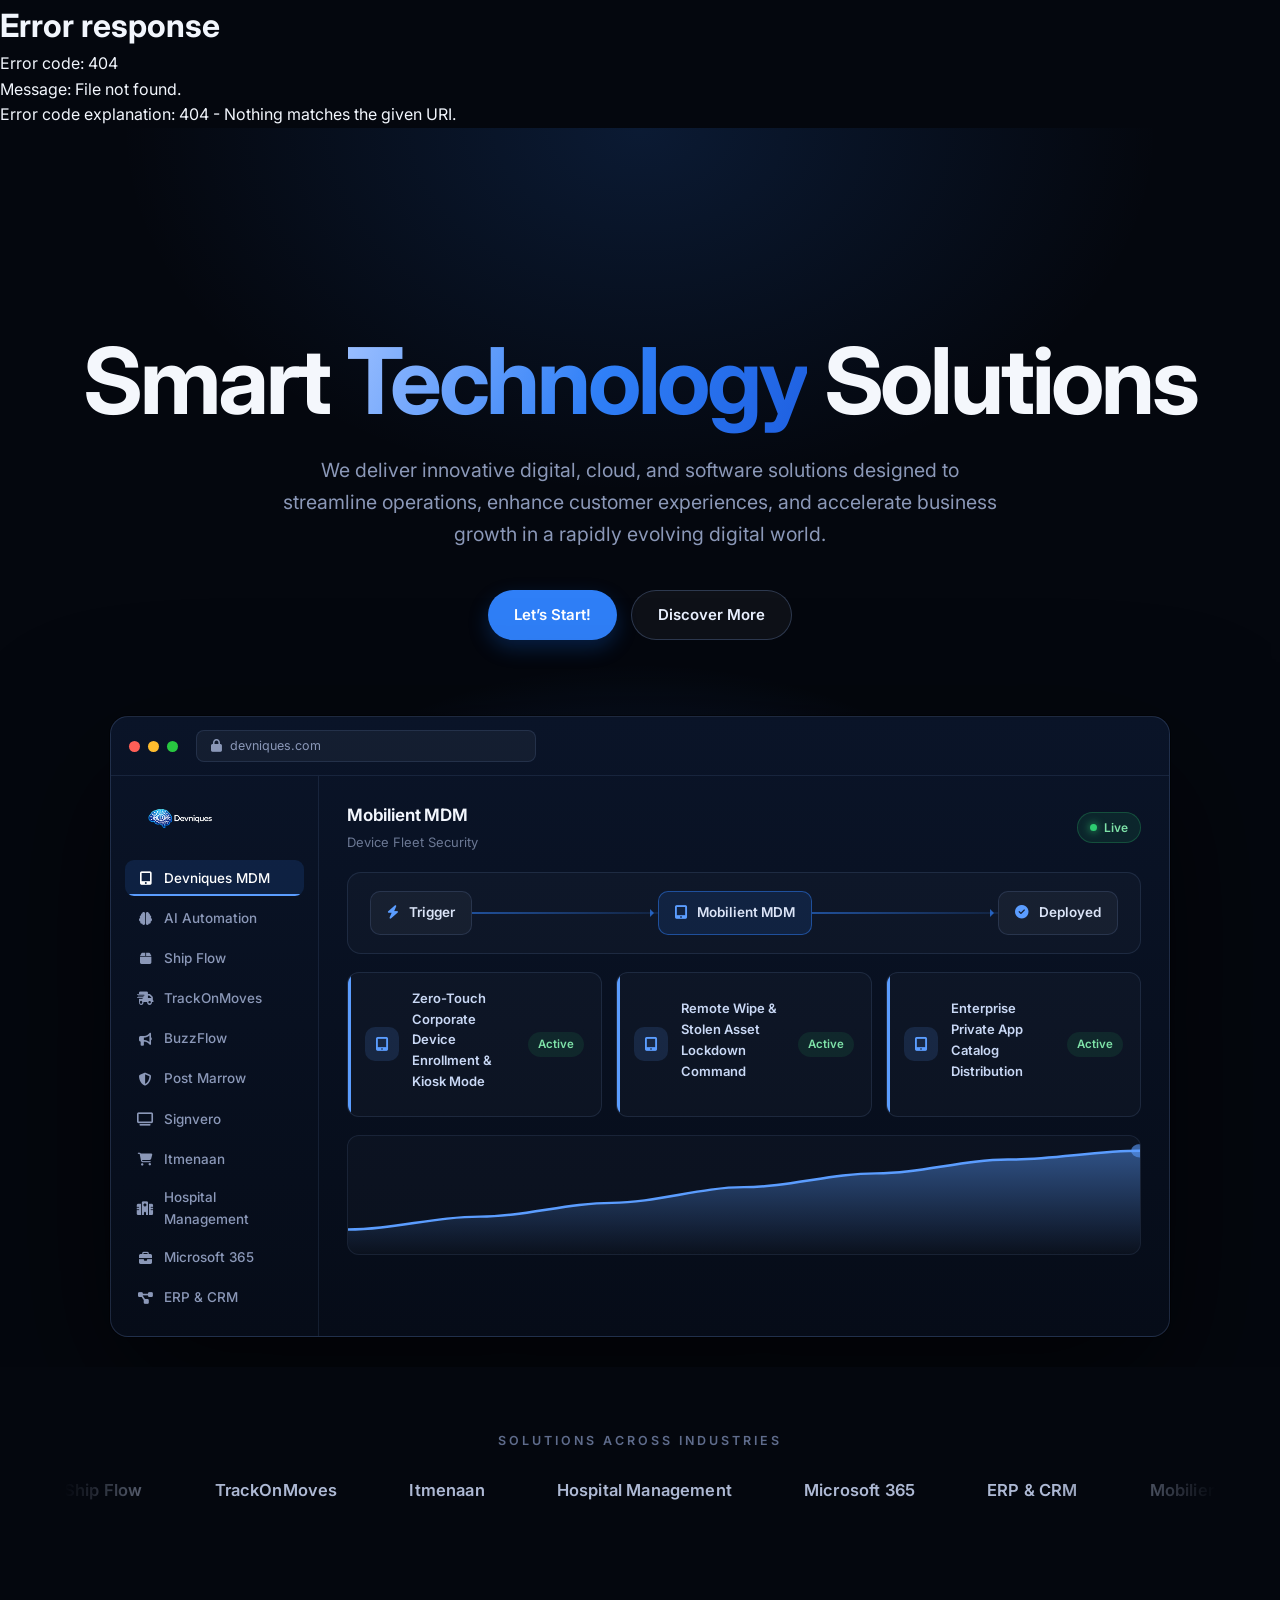
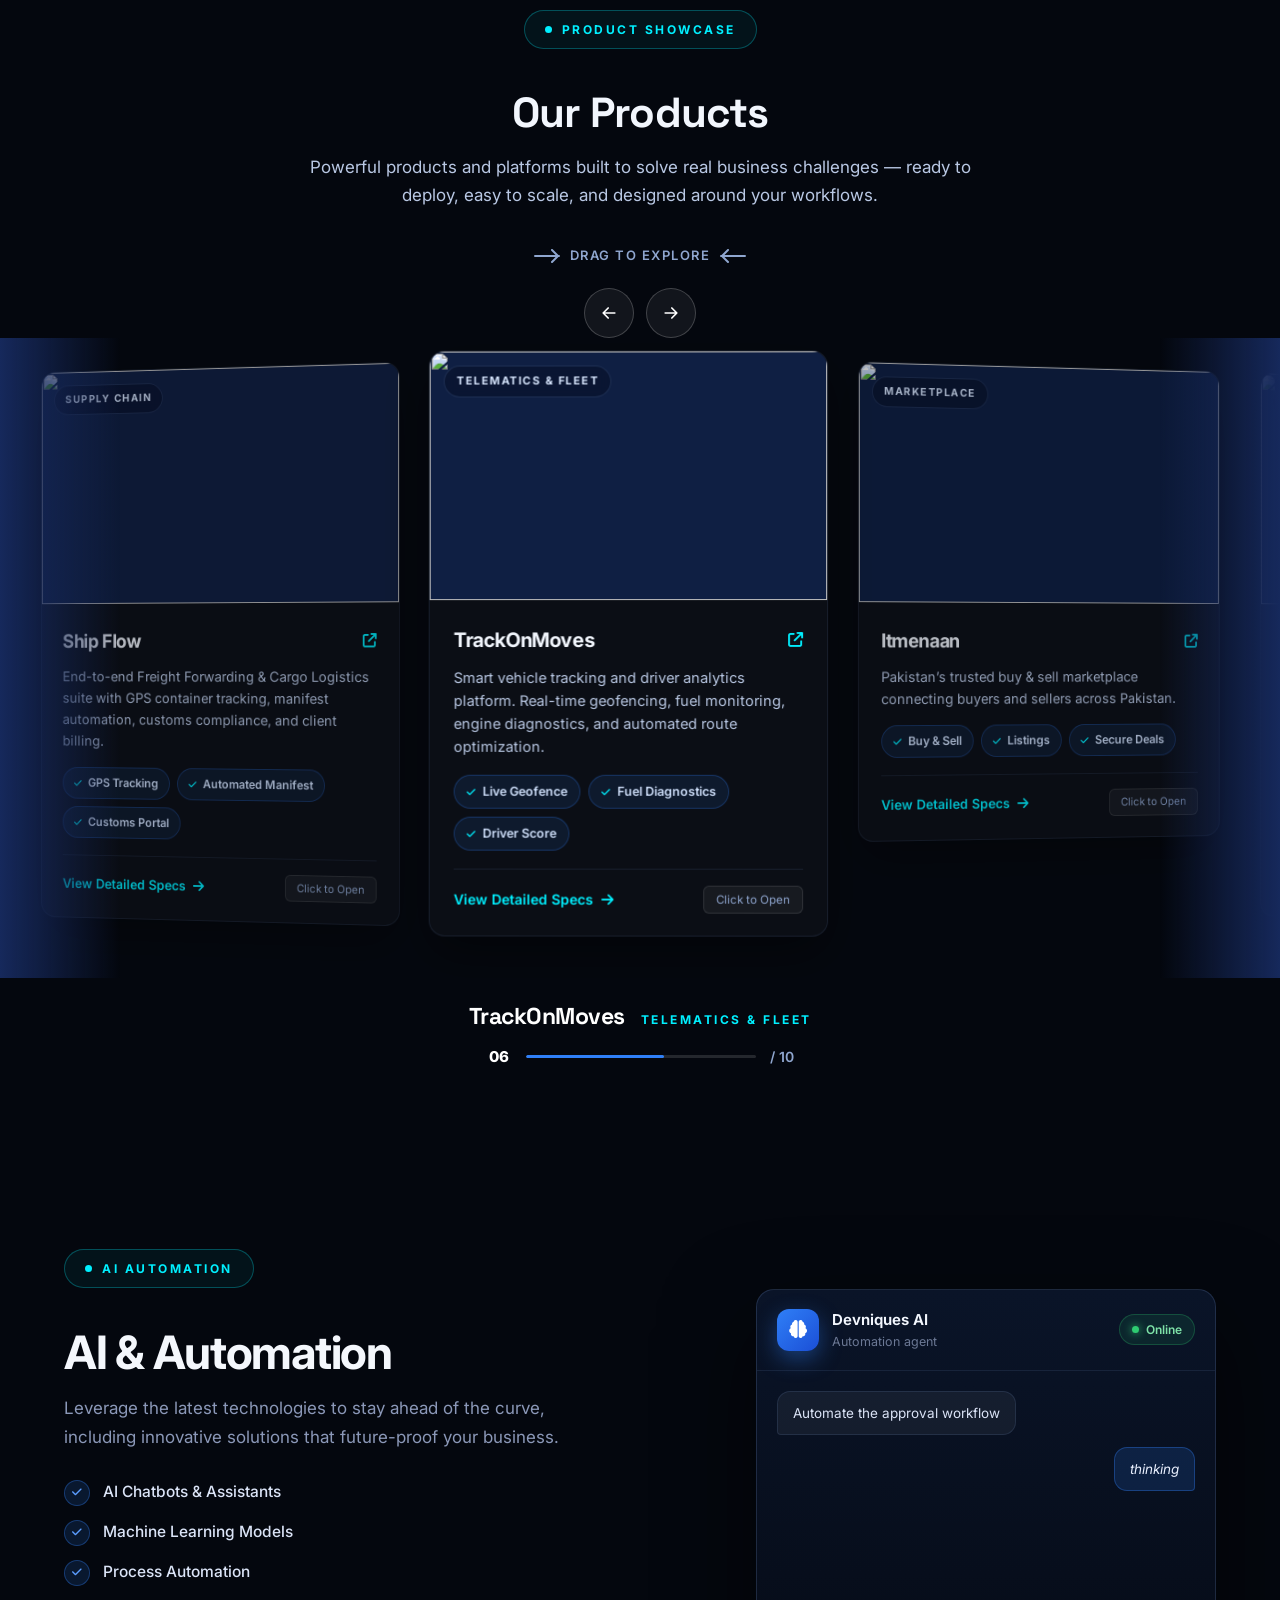
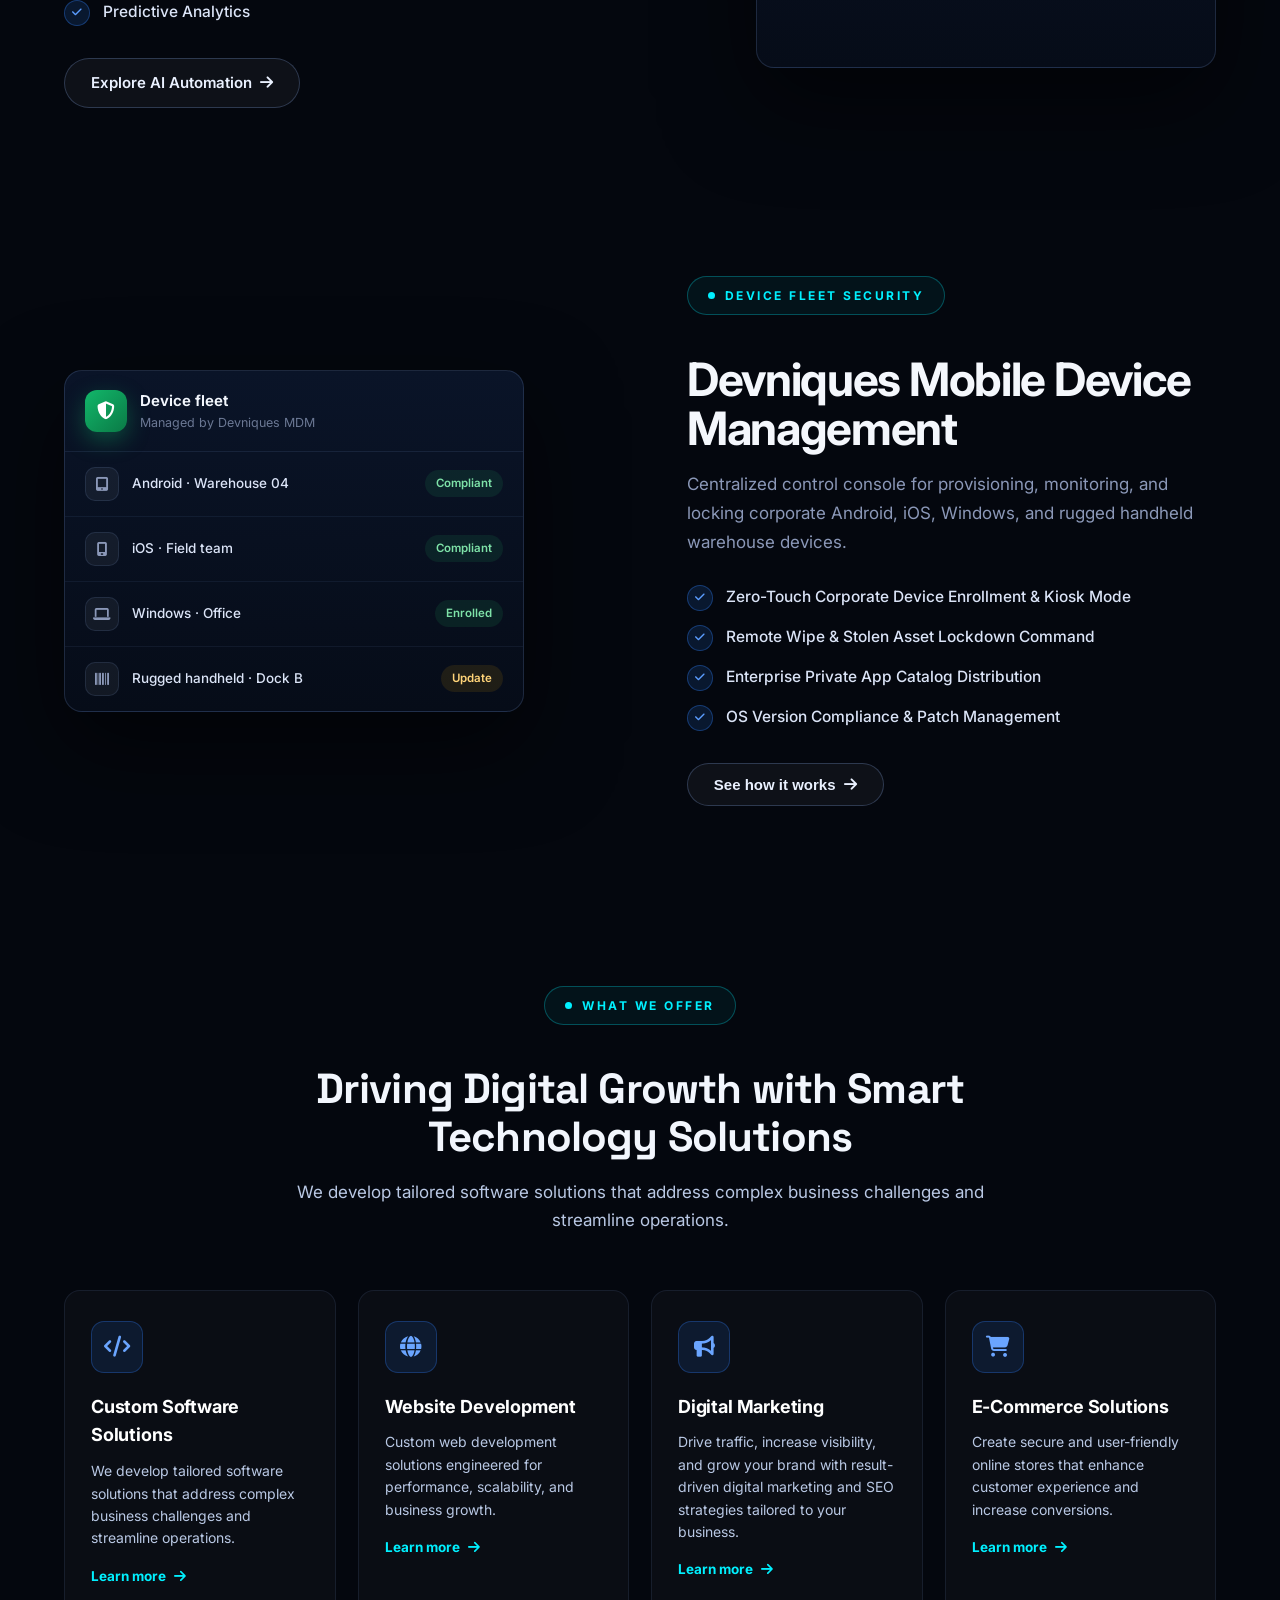
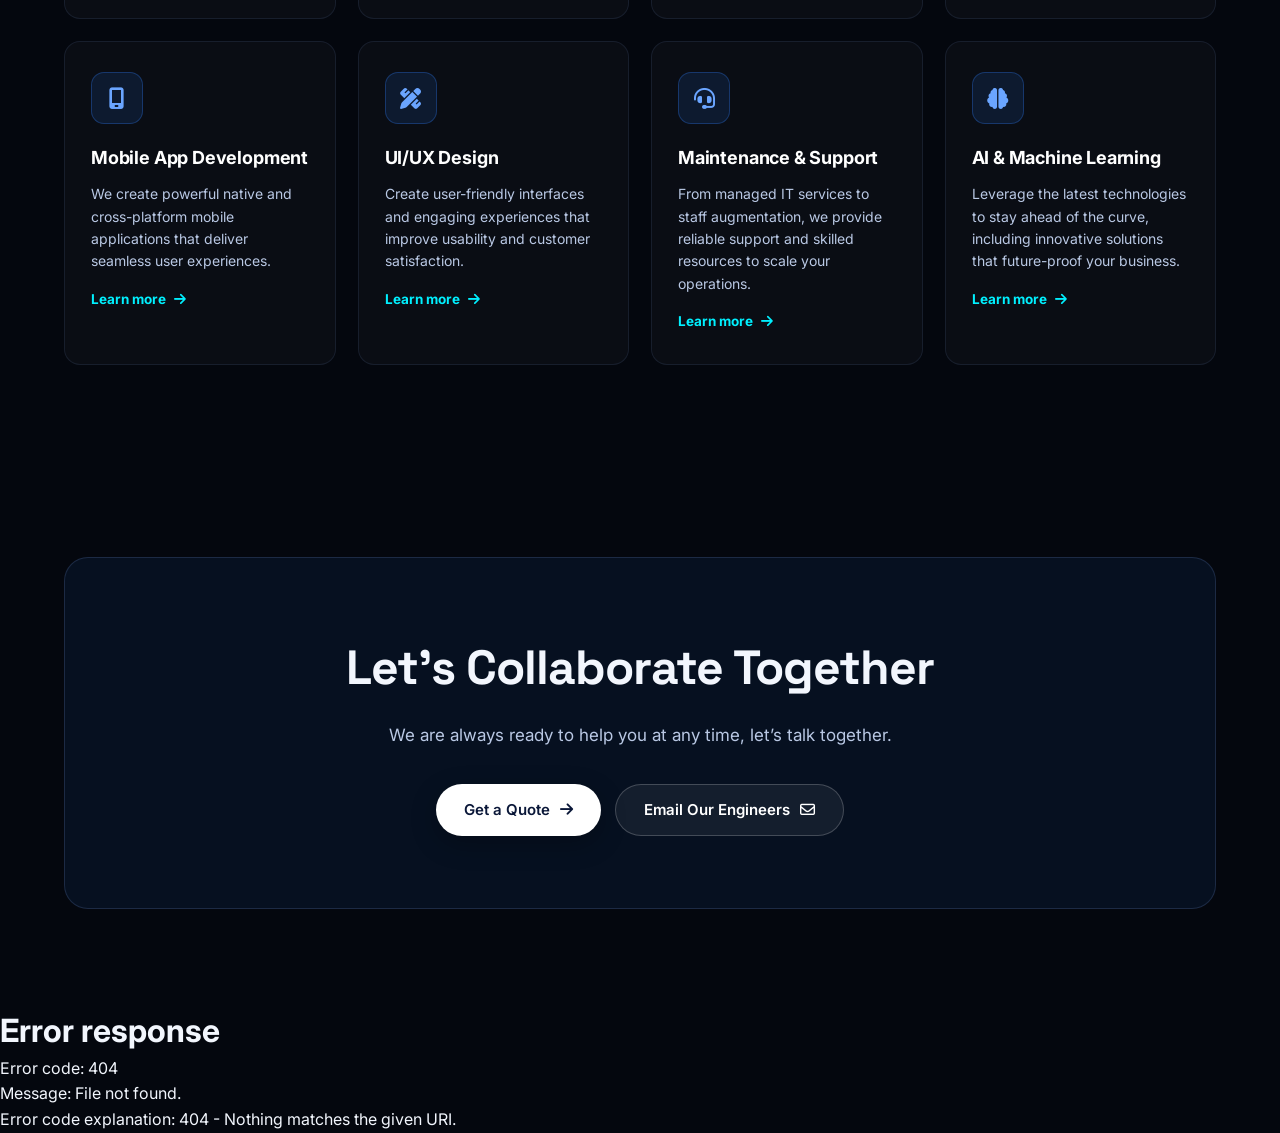
==== index.html @ 5cc336f6 "Add files via upload" ====
<!DOCTYPE html>
<html lang="en">
<head>
<meta charset="UTF-8">
<meta name="viewport" content="width=device-width, initial-scale=1.0">
<title>Devniques – Smart Technology Solutions</title>
<meta name="description" content="We deliver innovative digital, cloud, and software solutions designed to streamline operations, enhance customer experiences, and accelerate business growth.">
<link rel="preconnect" href="https://fonts.googleapis.com">
<link rel="preconnect" href="https://fonts.gstatic.com" crossorigin>
<link href="https://fonts.googleapis.com/css2?family=Inter:wght@400;500;600;700;800&display=swap" rel="stylesheet">
<link href="https://fonts.googleapis.com/css2?family=Space+Grotesk:wght@500;600;700&display=swap" rel="stylesheet">
<link rel="icon" href="logo-dark.png">
<link rel="stylesheet" href="https://cdnjs.cloudflare.com/ajax/libs/font-awesome/6.4.0/css/all.min.css">
<style>
:root{
  --bg:#16295c; --bg-deep:#101f4a; --ink:#ffffff; --muted:#b9c8e4;
  --line:rgba(140,180,255,.16); --line-soft:rgba(140,180,255,.10);
  --blue:#2f7ff7; --blue-dark:#0d55c4; --cyan:#00f0ff;
  --card:rgba(255,255,255,.028);
  --radius:16px;
}
*{margin:0;padding:0;box-sizing:border-box}
html{scroll-behavior:smooth}
body{font-family:'Inter',system-ui,-apple-system,sans-serif;color:var(--ink);background:var(--bg);line-height:1.6;-webkit-font-smoothing:antialiased;overflow-x:hidden}
img{max-width:100%;display:block}
a{text-decoration:none;color:inherit}
.wrap{max-width:1200px;margin:0 auto;padding:0 24px}
/* ===== NAV ===== */
.nav{position:sticky;top:0;z-index:100;background:rgba(8,18,46,.82);backdrop-filter:blur(14px);-webkit-backdrop-filter:blur(14px);border-bottom:1px solid transparent;transition:border-color .25s,box-shadow .25s}
.nav.scrolled{border-bottom-color:var(--line);box-shadow:0 4px 24px rgba(0,0,0,.35)}
.nav-inner{display:flex;align-items:center;justify-content:space-between;height:66px;position:relative}
.nav-links{display:flex;align-items:center;gap:30px;list-style:none;position:absolute;left:50%;transform:translateX(-50%);margin:0;padding:0;white-space:nowrap}
.nav-cta{margin-left:auto;flex-shrink:0}
.nav-cta-li.mob{display:none}
.nav-links a{font-size:14.5px;font-weight:500;color:#c9d8f5;transition:color .2s;padding:6px 0;border-bottom:2px solid transparent}
.nav-links a:hover{color:#fff}
.nav-links a.active{color:#fff;border-bottom-color:var(--blue)}
.btn{display:inline-flex;align-items:center;gap:8px;background:var(--blue);color:#fff;font-weight:600;font-size:15px;padding:12px 26px;border-radius:999px;border:none;cursor:pointer;transition:transform .2s,background .2s,box-shadow .2s;box-shadow:0 8px 20px rgba(20,110,245,.25)}
.btn:hover{background:var(--blue-dark);transform:translateY(-2px)}
.btn-sm{padding:10px 22px;font-size:14px}
.btn-outline{background:transparent;color:#fff;border:1.5px solid rgba(255,255,255,.28);box-shadow:none}
.btn-outline:hover{border-color:var(--blue);background:rgba(47,127,247,.14);color:#fff}
/* ===== HERO ===== */
.hero{position:relative;text-align:center;padding:120px 24px 100px;background:radial-gradient(ellipse 70% 55% at 50% 0%,rgba(47,127,247,.14),transparent 70%)}
.hero-inner{position:relative;max-width:840px;margin:0 auto}
.eyebrow{display:inline-flex;align-items:center;gap:10px;font-size:12px;font-weight:700;letter-spacing:2.5px;color:var(--cyan);text-transform:uppercase;margin-bottom:24px;padding:9px 20px;border-radius:999px;background:rgba(0,240,255,.05);border:1px solid rgba(0,240,255,.28)}
.eyebrow::before{content:"";width:7px;height:7px;border-radius:50%;background:var(--cyan);flex-shrink:0}
.hero h1{font-family:'Inter',sans-serif;font-size:clamp(42px,6vw,72px);font-weight:800;letter-spacing:-.035em;line-height:1.05;margin-bottom:24px}
.hero h1 .accent{color:var(--blue)}
.hero p.sub{font-size:clamp(16px,2vw,18.5px);color:var(--muted);max-width:680px;margin:0 auto 38px;line-height:1.65}
.hero-cta{display:flex;gap:14px;justify-content:center;flex-wrap:wrap}
/* ===== SECTIONS ===== */
section{padding:96px 0}
.sec-head{text-align:center;max-width:720px;margin:0 auto 56px}
.sec-head h2{font-family:'Space Grotesk',sans-serif;font-size:clamp(30px,3.8vw,42px);font-weight:700;letter-spacing:-.02em;line-height:1.15;margin:16px 0}
.sec-head p{color:var(--muted);font-size:17px;line-height:1.65}
/* ===== REVEAL (scroll only) ===== */
.rv{opacity:1;transform:none}
.rv.in{opacity:1;transform:none}
/* ===== PRODUCT RIVER (sliding carousel) ===== */
.drag-hint{display:flex;align-items:center;justify-content:center;gap:10px;color:#8fa6cf;font-size:13px;font-weight:600;letter-spacing:1.5px;margin:-20px 0 22px;text-transform:uppercase}
.drag-hint svg{animation:nudge 2.2s ease-in-out infinite}
@keyframes nudge{0%,100%{transform:translateX(-4px)}50%{transform:translateX(4px)}}
.stage-3d{position:relative;height:640px;perspective:1500px;overflow:hidden;cursor:grab;touch-action:pan-y}
.stage-3d.dragging{cursor:grabbing}
.stage-3d::before,.stage-3d::after{content:"";position:absolute;top:0;bottom:0;width:120px;z-index:5;pointer-events:none}
.stage-3d::before{left:0;background:linear-gradient(90deg,var(--bg),transparent)}
.stage-3d::after{right:0;background:linear-gradient(-90deg,var(--bg),transparent)}
.river{position:absolute;inset:0;transform-style:preserve-3d;pointer-events:none}
.p-card{position:absolute;left:50%;top:46%;width:400px;background:var(--card);border:1px solid var(--line-soft);border-radius:var(--radius);overflow:hidden;cursor:pointer;box-shadow:0 18px 50px rgba(0,0,0,.45);user-select:none;-webkit-user-drag:none;will-change:transform,opacity}
.p-card:hover{border-color:rgba(140,180,255,.35);box-shadow:0 22px 60px rgba(0,0,0,.5)}
.prod-visual{position:relative;aspect-ratio:16/10;background:#0e1e42;overflow:hidden}
.prod-visual video{position:absolute;inset:0;width:100%;height:100%;object-fit:cover;opacity:0;transition:opacity .4s;pointer-events:none}
.prod-visual video.playing{opacity:1}
.pv-poster{position:absolute;inset:0;width:100%;height:100%;object-fit:cover;pointer-events:none;user-select:none;transition:opacity .35s}
.p-card:hover .pv-poster{opacity:0}
.prod-visual::after{content:"";position:absolute;right:14px;bottom:12px;width:38px;height:38px;border-radius:50%;z-index:2;background:rgba(10,22,51,.7) url("data:image/svg+xml,%3Csvg xmlns='http://www.w3.org/2000/svg' viewBox='0 0 24 24' fill='white'%3E%3Cpath d='M9 6.5v11l9-5.5z'/%3E%3C/svg%3E") 58% 50%/16px no-repeat;border:1.5px solid rgba(255,255,255,.5);transition:opacity .3s;pointer-events:none;opacity:0}
.p-card:hover .prod-visual::after{opacity:1}@media(hover:none){
.prod-visual::after{display:none}
}
.prod-tag{position:absolute;left:14px;top:14px;z-index:2;font-size:11px;font-weight:700;letter-spacing:1.5px;text-transform:uppercase;color:#d8e7ff;background:rgba(8,18,46,.78);border:1px solid var(--line);padding:6px 12px;border-radius:999px;backdrop-filter:blur(6px)}
.prod-body{padding:24px 24px 22px}
.prod-title{display:flex;align-items:center;justify-content:space-between;gap:10px;margin-bottom:10px}
.prod-title span{font-size:20px;font-weight:700;letter-spacing:-.02em}
.prod-title i{font-size:15px;color:var(--cyan);flex-shrink:0}
.prod-desc{color:var(--muted);font-size:14.5px;line-height:1.6;margin-bottom:16px}
.prod-specs{display:flex;flex-wrap:wrap;gap:8px;margin-bottom:18px}
.spec-chip{display:inline-flex;align-items:center;gap:7px;font-size:12.5px;font-weight:600;color:#cfe0fb;background:rgba(47,127,247,.1);border:1px solid rgba(47,127,247,.28);padding:6px 12px;border-radius:999px}
.spec-chip i{font-size:10px;color:var(--cyan)}
.card-bottom{display:flex;align-items:center;justify-content:space-between;border-top:1px solid var(--line-soft);padding-top:16px}
.view-details-btn{display:inline-flex;align-items:center;gap:8px;color:var(--cyan);font-weight:600;font-size:14px}
.live-demo-pill{font-size:11.5px;color:#8fa6cf;background:rgba(255,255,255,.05);padding:4px 12px;border-radius:6px;border:1px solid rgba(255,255,255,.1)}
.car-nav{display:flex;gap:12px;justify-content:center;margin-top:8px}
.car-btn{width:50px;height:50px;border-radius:50%;border:1.5px solid rgba(255,255,255,.2);background:rgba(255,255,255,.06);color:#fff;cursor:pointer;display:flex;align-items:center;justify-content:center;transition:border-color .2s,color .2s,transform .2s}
.car-btn:hover{border-color:var(--blue);color:#8fb6ff;transform:translateY(-2px)}
.car-cap{margin:20px auto 0;max-width:1200px;padding:0 24px;text-align:center}
.car-cap-top{display:flex;align-items:baseline;justify-content:center;gap:16px;min-height:32px;margin-bottom:10px;flex-wrap:wrap}
.car-cap-name{font-family:'Space Grotesk',sans-serif;font-size:23px;font-weight:700;letter-spacing:-.5px;color:#fff;transition:opacity .16s ease}
.car-cap-cat{font-size:12px;font-weight:700;letter-spacing:2.5px;color:var(--cyan);transition:opacity .16s ease}
.car-cap-fade{opacity:0}
.car-cap-count{display:flex;align-items:center;justify-content:center;gap:14px}
.car-cap-idx{font-size:15px;font-weight:800;color:#fff;min-width:26px}
.car-cap-bar{flex:1;max-width:230px;height:3px;border-radius:3px;background:rgba(255,255,255,.13);overflow:hidden}
.car-cap-bar i{display:block;height:100%;width:10%;border-radius:3px;background:var(--blue);transition:width .45s ease}
.car-cap-total{font-size:14px;font-weight:600;color:#8fa6cf}@media(max-width:768px){
.stage-3d{height:600px}
}
/* ===== AI AUTOMATION ===== */
.ai-panel{display:grid;color:inherit;grid-template-columns:1.05fr .95fr;border:1px solid var(--line);border-radius:20px;overflow:hidden;background:rgba(255,255,255,.02);cursor:pointer;transition:transform .25s ease,border-color .25s ease,box-shadow .25s ease}
.ai-panel:hover{transform:translateY(-4px);border-color:rgba(140,180,255,.4);box-shadow:0 20px 50px rgba(0,0,0,.4)}
.ai-left{padding:54px 50px}
.ai-left h2{font-family:'Space Grotesk',sans-serif;font-size:clamp(28px,3.4vw,38px);font-weight:700;letter-spacing:-.02em;line-height:1.15;margin:16px 0}
.ai-left p{color:var(--muted);font-size:16.5px;line-height:1.65;margin-bottom:26px}
.ai-link{display:inline-flex;align-items:center;gap:10px;color:var(--cyan);font-weight:700;font-size:15px}
.ai-link i{transition:transform .2s}
.ai-panel:hover .ai-link i{transform:translateX(5px)}
.ai-right{border-left:1px solid var(--line);background:rgba(3,8,24,.5);padding:54px 50px;display:flex;flex-direction:column;justify-content:center}
.ai-cap{display:flex;align-items:center;gap:16px;padding:18px 0;border-bottom:1px solid var(--line-soft)}
.ai-cap:last-child{border-bottom:none}
.ai-cap-icon{width:44px;height:44px;border-radius:12px;background:rgba(45,212,191,.1);border:1px solid rgba(45,212,191,.3);display:flex;align-items:center;justify-content:center;color:#2dd4bf;font-size:18px;flex-shrink:0}
.ai-cap span{font-size:16px;font-weight:600;color:#eaf2ff}
/* ===== SERVICES ===== */
.services-grid{display:grid;grid-template-columns:repeat(4,1fr);gap:22px}
.service-card{display:block;color:inherit;background:var(--card);border:1px solid var(--line-soft);border-radius:var(--radius);padding:30px 26px;cursor:pointer;transition:transform .25s ease,border-color .25s ease,box-shadow .25s ease}
.service-card:hover{transform:translateY(-5px);border-color:rgba(140,180,255,.35);box-shadow:0 16px 40px rgba(0,0,0,.35)}
.srv-icon{width:52px;height:52px;border-radius:13px;background:rgba(47,127,247,.12);border:1px solid rgba(47,127,247,.3);display:flex;align-items:center;justify-content:center;color:#6aa5ff;font-size:21px;margin-bottom:20px}
.srv-title{font-size:18px;font-weight:700;color:#fff;margin-bottom:10px;letter-spacing:-.01em}
.srv-desc{font-size:14px;color:var(--muted);line-height:1.6}
.srv-go{display:inline-flex;align-items:center;gap:8px;margin-top:16px;font-size:13.5px;font-weight:700;color:var(--cyan)}
/* ===== CTA ===== */
.cta-box{background:rgba(47,127,247,.08);border:1px solid var(--line);border-radius:24px;padding:72px 40px;text-align:center}
.cta-box h2{font-family:'Space Grotesk',sans-serif;font-size:clamp(30px,4.2vw,48px);font-weight:700;letter-spacing:-.02em;margin-bottom:16px}
.cta-box p{font-size:17px;color:var(--muted);max-width:600px;margin:0 auto 34px}
.cta-actions{display:flex;gap:14px;justify-content:center;flex-wrap:wrap}
.m-pri,.m-sec{display:inline-flex;align-items:center;gap:10px;padding:13px 28px;border-radius:999px;font-weight:600;font-size:15px;cursor:pointer;color:#fff;transition:transform .2s,background .2s,box-shadow .2s;border:none}
.m-pri{background:var(--blue);box-shadow:0 8px 22px rgba(20,110,245,.3)}
.m-pri:hover{background:var(--blue-dark);transform:translateY(-2px)}
.m-sec{background:rgba(255,255,255,.06);border:1px solid rgba(255,255,255,.2)}
.m-sec:hover{border-color:var(--cyan);color:var(--cyan);transform:translateY(-2px)}
.m-pri.cta-white{background:#fff;color:#0a1738;box-shadow:0 8px 26px rgba(0,0,0,.25)}
.m-pri.cta-white:hover{background:#eef4ff;transform:translateY(-2px)}
/* ===== FOOTER ===== */

/* ===== MODALS ===== */
.modal-overlay{position:fixed;inset:0;background:rgba(2,6,20,.88);backdrop-filter:blur(12px);-webkit-backdrop-filter:blur(12px);z-index:9999;display:flex;align-items:center;justify-content:center;padding:20px;opacity:0;pointer-events:none;transition:opacity .3s ease}
.modal-overlay.active{opacity:1;pointer-events:auto}
.modal-card{background:linear-gradient(145deg,#0a1738,#050d24);border:1px solid var(--line);box-shadow:0 24px 70px rgba(0,0,0,.55);border-radius:24px;max-width:800px;width:100%;max-height:90vh;overflow-y:auto;position:relative;transform:translateY(16px) scale(.98);transition:transform .3s ease;padding:36px;font-family:'Inter',system-ui,sans-serif}
.modal-overlay.active .modal-card{transform:none}
.modal-close-btn{position:absolute;top:22px;right:22px;width:40px;height:40px;border-radius:50%;background:rgba(255,255,255,.08);border:1px solid rgba(255,255,255,.18);color:#fff;font-size:17px;cursor:pointer;display:flex;align-items:center;justify-content:center;transition:background .2s,color .2s,border-color .2s}
.modal-close-btn:hover{background:rgba(255,50,80,.2);border-color:#ff4757;color:#ff4757}
.modal-header-badge{display:inline-block;font-size:12px;font-weight:700;padding:5px 14px;border-radius:999px;background:rgba(0,240,255,.12);color:var(--cyan);border:1px solid rgba(0,240,255,.3);margin-bottom:16px;text-transform:uppercase;letter-spacing:1.5px}
.modal-title{font-family:'Space Grotesk',sans-serif;font-size:30px;font-weight:700;color:#fff;margin-bottom:12px;letter-spacing:-.01em}
.modal-summary{font-size:15.5px;color:#c0d5f8;line-height:1.7;margin-bottom:26px}
.modal-features-grid{display:grid;grid-template-columns:repeat(2,1fr);gap:14px;margin-bottom:30px}
.m-feat{background:rgba(255,255,255,.035);border:1px solid rgba(255,255,255,.08);border-radius:12px;padding:15px 16px;display:flex;align-items:center;gap:12px}
.m-feat i{font-size:17px;color:var(--cyan);flex-shrink:0}
.m-feat span{font-size:14px;font-weight:600;color:#e4efff}
.modal-footer{display:flex;gap:14px;justify-content:flex-end;padding-top:20px;border-top:1px solid rgba(255,255,255,.1);flex-wrap:wrap}
.modal-svc-icon{width:60px;height:60px;border-radius:15px;background:linear-gradient(135deg,#00f0ff,#2b7fff);display:flex;align-items:center;justify-content:center;font-size:24px;color:#fff;margin-bottom:18px}
.modal-feat-head{font-size:12.5px;font-weight:700;letter-spacing:2px;text-transform:uppercase;color:#fff;margin-bottom:14px}
.svc-included{display:grid;grid-template-columns:1fr 1fr;gap:13px 18px;margin-bottom:28px}
.svc-inc{display:flex;align-items:center;gap:11px;font-size:14px;font-weight:600;color:#e4efff}
.svc-inc i{color:#2dd4bf;font-size:17px;flex-shrink:0}
/* ===== RESPONSIVE ===== */
@media(max-width:1024px){.services-grid{grid-template-columns:repeat(2,1fr)}}@media(max-width:860px){
.ai-panel{grid-template-columns:1fr}
.ai-right{border-left:none;border-top:1px solid var(--line)}
.ai-left,.ai-right{padding:40px 30px}
}@media(max-width:768px){

  .nav-links{display:none;position:absolute;top:66px;left:0;right:0;transform:none;background:rgba(8,18,46,.97);flex-direction:column;align-items:flex-start;padding:20px 24px 26px;gap:16px;border-bottom:1px solid var(--line)}

  .nav-links.open{display:flex}

  .nav-cta{display:none}

  .nav-cta-li.mob{display:list-item;width:100%}

  .nav-cta-li .btn{width:100%;justify-content:center}

  section{padding:72px 0}

  .hero{padding:88px 20px 72px}

  .services-grid{grid-template-columns:1fr}

  .modal-features-grid{grid-template-columns:1fr}

  .modal-card{padding:26px}

  .modal-title{font-size:25px}

  .svc-included{grid-template-columns:1fr}

  .cta-box{padding:54px 24px}
}@media(prefers-reduced-motion:reduce){

  html{scroll-behavior:auto}

  .rv{opacity:1;transform:none}

  *,*::before,*::after{transition-duration:.01ms!important}
}
</style>
<style>
/* ===== MOTION SYSTEM (Linear-style) ===== */
:root{
  --ease-out-expo:cubic-bezier(.16,1,.3,1);
  --ease-out-quart:cubic-bezier(.25,1,.5,1);
  --ease-spring:cubic-bezier(.34,1.56,.64,1);
}
/* --- premium loader (restored) --- */
#loader{position:fixed;inset:0;z-index:10000;background:#050c20;display:flex;flex-direction:column;align-items:center;justify-content:center;gap:22px;transition:clip-path .9s cubic-bezier(.76,0,.24,1)}
#loader.out{clip-path:inset(0 0 100% 0);pointer-events:none}
#loader.gone{display:none}
#loader img{height:54px;filter:drop-shadow(0 0 24px rgba(80,140,255,.5));animation:ldIn .7s cubic-bezier(.2,.7,.3,1.25) both,ldPulse 1.6s .7s ease-in-out infinite}
@keyframes ldIn{from{opacity:0;transform:scale(.8)}to{opacity:1;transform:scale(1)}}
@keyframes ldPulse{50%{transform:scale(1.07)}}
#loader small{animation:ldTxt 1.1s .25s ease both}
@keyframes ldTxt{from{opacity:0;letter-spacing:11px}to{opacity:1;letter-spacing:4px}}
.ld-bar{width:220px;height:3px;border-radius:3px;background:rgba(255,255,255,.12);overflow:hidden}
.ld-bar i{display:block;height:100%;width:0;background:linear-gradient(90deg,var(--blue),#9cc4ff);animation:ldFill 1.35s cubic-bezier(.6,0,.2,1) forwards}
@keyframes ldFill{to{width:100%}}
#loader small{color:#8fa6cf;font-size:12px;letter-spacing:4px;text-transform:uppercase}
body:not(.loaded){overflow:hidden!important}
#sprog{position:fixed;top:0;left:0;height:2px;width:0;background:var(--blue);z-index:9999}
/* --- hero entrance (gated on body.loaded) --- */
[data-hero]{opacity:1;transform:none}
body.loaded [data-hero]{opacity:1;transform:none;transition:opacity .75s var(--ease-out-expo),transform .75s var(--ease-out-expo);transition-delay:calc(var(--hd,0)*110ms)}
.hero h1 .w,.ai-hero h1 .w{display:inline-block;overflow:hidden;vertical-align:bottom;padding-bottom:.1em;margin-bottom:-.1em}
.hero h1 .wi,.ai-hero h1 .wi{display:inline-block;transform:translateY(115%);transition:transform .85s var(--ease-out-expo);transition-delay:calc(150ms + var(--wi,0)*50ms)}
body.loaded .hero h1 .wi,body.loaded .ai-hero h1 .wi{transform:none}
/* --- upgraded scroll reveals + stagger --- */
.rv{transition:opacity .7s var(--ease-out-expo),transform .7s var(--ease-out-expo);transition-delay:calc(var(--i,0)*70ms)}
/* --- nav: hide on scroll-down + link underline --- */
.nav{transition:border-color .25s,box-shadow .2s,transform .35s var(--ease-out-quart)}
.nav-hidden{transform:translateY(-100%)}
.nav-links a{position:relative}
.nav-links a::after{content:"";position:absolute;left:0;right:0;bottom:-2px;height:2px;background:var(--blue);transform:scaleX(0);transform-origin:left;transition:transform .25s var(--ease-out-quart)}
.nav-links a:hover::after{transform:scaleX(1)}
/* --- button physics + sheen --- */
.btn,.m-pri,.m-sec{transition:transform .18s var(--ease-spring),background .2s,box-shadow .25s,border-color .2s,color .2s}
.btn:active,.m-pri:active,.m-sec:active{transform:scale(.96)}
.btn{position:relative;overflow:hidden}
.btn:not(.btn-outline)::before{content:"";position:absolute;inset:0;background:linear-gradient(115deg,transparent 30%,rgba(255,255,255,.22) 50%,transparent 70%);transform:translateX(-130%);transition:transform .65s var(--ease-out-quart);pointer-events:none}
.btn:not(.btn-outline):hover::before{transform:translateX(130%)}
/* --- service card hover micro-interaction --- */
.srv-icon{transition:transform .35s var(--ease-spring)}
.service-card:hover .srv-icon{transform:scale(1.12) rotate(6deg)}
.srv-go i{transition:transform .25s var(--ease-out-quart)}
.service-card:hover .srv-go i{transform:translateX(5px)}
/* --- carousel arrow press --- */
.car-btn{transition:border-color .2s,color .2s,transform .18s var(--ease-spring)}
.car-btn:active{transform:scale(.88)}
/* --- modal open/close --- */
.modal-card{transition:transform .38s var(--ease-out-expo),opacity .3s ease}
.modal-overlay.is-closing{opacity:0;transition:opacity .18s ease}
.modal-overlay.is-closing .modal-card{transform:translateY(14px) scale(.95);opacity:0}
/* --- AI panel parallax bg --- */
.ai-panel{position:relative}
.ai-panel-bg{position:absolute;inset:-12% 0;background:radial-gradient(55% 60% at 50% 30%,rgba(47,127,247,.10),transparent 70%);pointer-events:none}
.ai-left,.ai-right{position:relative;z-index:1}
/* --- magnetic CTA --- */
.cta-box .m-pri{transition:transform .18s ease-out,background .2s,box-shadow .25s}
@media(prefers-reduced-motion:reduce){#loader{display:none!important}}
</style>
<style>
/* ================= LINEAR REBUILD (Devniques navy) ================= */
body{background:#04070e!important;color:#f2f6fd}
/* ---------- hero ---------- */
.ln-hero{position:relative;padding:176px 0 30px;overflow:hidden;text-align:center}
.ln-hero::before{content:"";position:absolute;inset:0;background:radial-gradient(58% 42% at 50% 0%,rgba(47,127,247,.16),transparent 70%);pointer-events:none}
.ln-hero-inner{position:relative;z-index:1}
.ln-pill{display:inline-flex;align-items:center;gap:9px;font-size:13.5px;font-weight:500;color:#c9d8f5;border:1px solid rgba(148,184,255,.22);background:rgba(47,127,247,.08);border-radius:999px;padding:8px 18px;transition:border-color .25s,background .25s}
.ln-pill:hover{border-color:rgba(148,184,255,.45);background:rgba(47,127,247,.14)}
.ln-pill-dot{width:7px;height:7px;border-radius:50%;background:#2f7ff7;box-shadow:0 0 10px #2f7ff7}
.ln-pill i{font-size:11px}
.ln-hero h1{font-size:clamp(46px,7.2vw,92px);line-height:1.02;letter-spacing:-.035em;font-weight:700;margin:30px 0 0;color:#f4f7fc}
.grad{background:linear-gradient(115deg,#9dc0ff 0%,#2f7ff7 55%,#1e5fe0 100%);-webkit-background-clip:text;background-clip:text;color:transparent}
.ln-sub{color:#8b98b8;font-size:clamp(16px,2vw,19.5px);line-height:1.65;max-width:730px;margin:26px auto 0}
.ln-cta{display:flex;gap:14px;justify-content:center;margin-top:40px;flex-wrap:wrap}
.btn-ghost{background:rgba(255,255,255,.045)!important;border:1px solid rgba(148,184,255,.24)!important;box-shadow:none!important;color:#eaf1ff!important}
.btn-ghost:hover{background:rgba(255,255,255,.09)!important;transform:translateY(-2px)}
/* ---------- hero shot (dashboard mockup) ---------- */
.ln-shot{position:relative;max-width:1060px;margin:76px auto 0}
.ln-shot-glow{position:absolute;inset:-70px -40px;background:radial-gradient(52% 55% at 50% 42%,rgba(47,127,247,.3),transparent 72%);pointer-events:none}
.ln-window{position:relative;border:1px solid rgba(148,184,255,.17);border-radius:18px;background:linear-gradient(180deg,#0a1428 0%,#060c18 100%);box-shadow:0 50px 140px rgba(0,0,0,.65),0 0 0 1px rgba(0,0,0,.4);overflow:hidden;text-align:left}
.ln-wbar{display:flex;align-items:center;gap:8px;padding:13px 18px;border-bottom:1px solid rgba(148,184,255,.1)}
.ln-dot{width:11px;height:11px;border-radius:50%;background:#26324d}
.ln-dot:nth-child(1){background:#ff5f57}.ln-dot:nth-child(2){background:#febc2e}.ln-dot:nth-child(3){background:#28c840}
.ln-url{margin-left:10px;flex:1;max-width:340px;background:rgba(255,255,255,.045);border:1px solid rgba(148,184,255,.12);border-radius:8px;font-size:12.5px;color:#8b98b8;padding:5px 14px;display:flex;align-items:center;gap:8px}
.ln-dash{display:grid;grid-template-columns:208px 1fr;min-height:380px}
.ln-side{border-right:1px solid rgba(148,184,255,.1);padding:20px 14px;display:flex;flex-direction:column;gap:4px;overflow-y:auto;max-height:560px}
.ln-side a{cursor:pointer}
.ln-cards{transition:opacity .25s ease}
.ln-card{position:relative;display:flex;align-items:center;gap:13px;overflow:hidden;animation:cardIn .55s var(--ease-out-expo) backwards;animation-delay:calc(var(--d,0)*95ms)}
.ln-card::before{content:'';position:absolute;left:0;top:0;bottom:0;width:3px;background:var(--ac,#5b9dff);border-radius:3px}
.ln-card>i{flex:0 0 34px;width:34px;height:34px;border-radius:10px;display:flex;align-items:center;justify-content:center;font-size:14px;color:var(--ac,#5b9dff);background:color-mix(in srgb,var(--ac,#5b9dff) 14%,transparent)}
.ln-card p{margin-bottom:0;flex:1}
.ln-card .ok{flex-shrink:0}
@keyframes cardIn{from{opacity:0;transform:translateY(16px)}to{opacity:1;transform:none}}
.ln-node.hot{border-color:color-mix(in srgb,var(--ac,#5b9dff) 55%,transparent)}
.ln-node.hot i{color:var(--ac,#5b9dff)}
.ln-side a{position:relative;overflow:hidden}
.ln-side a.on::after{content:'';position:absolute;left:0;bottom:0;height:2px;width:100%;background:var(--ac,#2f7ff7);transform-origin:left;animation:sideProg 4.5s linear forwards}
.ln-dash.paused .ln-side a.on::after{animation-play-state:paused}
@keyframes sideProg{from{transform:scaleX(0)}to{transform:scaleX(1)}}
#chartFill{transition:opacity .5s ease .35s}@media(prefers-reduced-motion:reduce){
#chartDot{display:none}
}@media(prefers-reduced-motion:reduce){
.ln-card{animation:none}
.ln-side a.on::after{animation:none}
}
.ln-cards.fade{opacity:0}
.ln-side-brand{padding:2px 10px 16px}.ln-side-brand img{height:24px}
.ln-side a{display:flex;align-items:center;gap:11px;font-size:13.5px;color:#8b98b8;padding:9px 12px;border-radius:9px;font-weight:500}
.ln-side a i{width:16px;text-align:center;font-size:13px}
.ln-side a.on{background:rgba(47,127,247,.14);color:#fff}
.ln-main{padding:26px 28px}
.ln-mhead{display:flex;align-items:center;justify-content:space-between;margin-bottom:20px}
.ln-mhead h4{font-size:17px;font-weight:650;letter-spacing:-.01em}
.ln-mhead p{font-size:13px;color:#6b7894;margin-top:2px}
.ln-live{display:inline-flex;align-items:center;gap:7px;font-size:12px;font-weight:600;color:#7ee2a8;background:rgba(46,204,113,.1);border:1px solid rgba(46,204,113,.25);padding:5px 12px;border-radius:999px}
.ln-live i{width:7px;height:7px;border-radius:50%;background:#2ecc71;box-shadow:0 0 8px #2ecc71;animation:lnPulse 2s infinite}
@keyframes lnPulse{50%{opacity:.35}}
.ln-flow{display:flex;align-items:center;gap:0;background:rgba(255,255,255,.025);border:1px solid rgba(148,184,255,.12);border-radius:14px;padding:18px 22px;margin-bottom:18px}
.ln-node{display:flex;align-items:center;gap:10px;font-size:13.5px;font-weight:600;color:#dbe4f7;background:rgba(255,255,255,.04);border:1px solid rgba(148,184,255,.14);border-radius:10px;padding:10px 16px;white-space:nowrap}
.ln-node i{color:#5b9dff}
.ln-node.hot{border-color:rgba(47,127,247,.5);background:rgba(47,127,247,.12)}
.ln-link{flex:1;height:2px;min-width:26px;background:linear-gradient(90deg,rgba(47,127,247,.55),rgba(47,127,247,.12));position:relative}
.ln-link::after{content:"";position:absolute;right:0;top:-3px;border:4px solid transparent;border-left-color:rgba(47,127,247,.7)}
.ln-cards{display:grid;grid-template-columns:repeat(3,1fr);gap:14px;margin-bottom:18px}
.ln-card{background:rgba(255,255,255,.025);border:1px solid rgba(148,184,255,.12);border-radius:12px;padding:15px 17px}
.ln-card p{font-size:13px;font-weight:600;color:#c9d8f5;margin-bottom:9px}
.ln-card .ok{font-size:11.5px;font-weight:600;color:#7ee2a8;background:rgba(46,204,113,.1);padding:3px 10px;border-radius:999px}
.ln-chart{width:100%;height:120px;display:block;background:rgba(255,255,255,.018);border:1px solid rgba(148,184,255,.1);border-radius:12px}
/* ---------- logo strip ---------- */
.ln-strip{padding:64px 0 10px;text-align:center}
.ln-strip-label{color:#5f6c8c;font-size:12.5px;letter-spacing:.24em;text-transform:uppercase;font-weight:600;margin-bottom:26px}
.ln-marquee{overflow:hidden;-webkit-mask-image:linear-gradient(90deg,transparent,#000 14%,#000 86%,transparent);mask-image:linear-gradient(90deg,transparent,#000 14%,#000 86%,transparent)}
.ln-track{display:flex;gap:72px;width:max-content;animation:lnScroll 30s linear infinite;padding-right:72px}
.ln-track span{color:#aeb9d4;font-weight:600;font-size:16.5px;white-space:nowrap;letter-spacing:.01em}
@keyframes lnScroll{to{transform:translateX(-50%)}}
/* ---------- statement ---------- */
.ln-state{padding:110px 0 24px;text-align:center}
.ln-state h2{font-size:clamp(34px,5.2vw,60px);letter-spacing:-.032em;line-height:1.06;font-weight:700;color:#f4f7fc}
.ln-state p{color:#8b98b8;max-width:660px;margin:22px auto 0;font-size:18px;line-height:1.65}
/* ---------- feature blocks ---------- */
.ln-feat{padding:84px 0;position:relative}
.ln-feat-grid{display:grid;grid-template-columns:1.02fr .98fr;gap:72px;align-items:center}
.ln-feat.flip .ln-feat-copy{order:2}
.ln-feat-copy h2{font-size:clamp(30px,3.6vw,46px);letter-spacing:-.028em;line-height:1.08;font-weight:700;margin:16px 0;color:#f4f7fc}
.ln-feat-copy>p{color:#8b98b8;font-size:17px;line-height:1.7}
.ln-checks{list-style:none;margin:28px 0 32px;padding:0;display:grid;gap:14px}
.ln-checks li{display:flex;gap:13px;align-items:center;color:#dbe4f7;font-size:15.5px;font-weight:500}
.ln-checks i{flex-shrink:0;width:26px;height:26px;border-radius:50%;background:rgba(47,127,247,.14);border:1px solid rgba(47,127,247,.35);color:#5b9dff;font-size:11px;display:inline-flex;align-items:center;justify-content:center}
/* agent visual */
.ln-agent{border:1px solid rgba(148,184,255,.16);border-radius:18px;background:linear-gradient(180deg,#0a1428,#060c18);box-shadow:0 34px 90px rgba(0,0,0,.55);overflow:hidden;max-width:460px;margin-left:auto}
.ln-agent-head{display:flex;align-items:center;gap:13px;padding:18px 20px;border-bottom:1px solid rgba(148,184,255,.1)}
.ln-agent-head>i{width:42px;height:42px;border-radius:12px;background:linear-gradient(135deg,#2f7ff7,#1b4fd6);display:flex;align-items:center;justify-content:center;color:#fff;font-size:18px;box-shadow:0 8px 22px rgba(47,127,247,.4)}
.ln-agent-head h4{font-size:15px;font-weight:650}
.ln-agent-head p{font-size:12.5px;color:#6b7894}
.ln-agent-head .ln-live{margin-left:auto}
.ln-msgs{padding:20px;display:flex;flex-direction:column;gap:12px;min-height:296px}
.ln-msg{animation:msgIn .45s cubic-bezier(.2,.7,.3,1) both}
@keyframes msgIn{from{opacity:0;transform:translateY(10px)}to{opacity:1;transform:none}}
.ln-msg.think{color:#8fa6cf;font-style:italic}
.ln-msg.think::after{content:'';animation:thinkDots 1.2s steps(1) infinite}
@keyframes thinkDots{0%{content:''}25%{content:'.'}50%{content:'..'}75%{content:'...'}}@media (prefers-reduced-motion:reduce){
.ln-msg{animation:none}
}
.ln-msg{font-size:13.5px;padding:11px 15px;border-radius:13px;max-width:82%;line-height:1.5}
.ln-msg.in{background:rgba(255,255,255,.05);border:1px solid rgba(148,184,255,.12);color:#dbe4f7;align-self:flex-start;border-bottom-left-radius:4px}
.ln-msg.out{background:rgba(47,127,247,.16);border:1px solid rgba(47,127,247,.35);color:#eaf1ff;align-self:flex-end;border-bottom-right-radius:4px}
.ln-typing{display:flex;gap:6px;padding:0 20px 20px}
.ln-typing i{width:7px;height:7px;border-radius:50%;background:#5b9dff;animation:lnPulse 1.4s infinite}
.ln-typing i:nth-child(2){animation-delay:.2s}.ln-typing i:nth-child(3){animation-delay:.4s}
/* fleet visual */
.ln-fleet{border:1px solid rgba(148,184,255,.16);border-radius:18px;background:linear-gradient(180deg,#0a1428,#060c18);box-shadow:0 34px 90px rgba(0,0,0,.55);overflow:hidden;max-width:460px}
.ln-fleet-head{display:flex;align-items:center;gap:13px;padding:18px 20px;border-bottom:1px solid rgba(148,184,255,.1)}
.ln-fleet-head>i{width:42px;height:42px;border-radius:12px;background:linear-gradient(135deg,#12b76a,#0a7a46);display:flex;align-items:center;justify-content:center;color:#fff;font-size:18px;box-shadow:0 8px 22px rgba(18,183,106,.35)}
.ln-fleet-head h4{font-size:15px;font-weight:650}
.ln-fleet-head p{font-size:12.5px;color:#6b7894}
.ln-dev{display:flex;align-items:center;gap:13px;padding:15px 20px;border-bottom:1px solid rgba(148,184,255,.07);font-size:13.5px}
.ln-dev:last-child{border-bottom:none}
.ln-dev>i{width:34px;height:34px;border-radius:10px;background:rgba(255,255,255,.05);border:1px solid rgba(148,184,255,.12);display:flex;align-items:center;justify-content:center;color:#8b98b8;font-size:14px}
.ln-dev span{color:#dbe4f7;font-weight:500;flex:1}
.ln-dev em{font-style:normal;font-size:11.5px;font-weight:600;padding:4px 11px;border-radius:999px}
.ln-dev em.ok{color:#7ee2a8;background:rgba(46,204,113,.1)}
.ln-dev em.warn{color:#ffd479;background:rgba(255,180,0,.1)}
/* ---------- responsive ---------- */
@media(max-width:1020px){.ln-dash{grid-template-columns:1fr}.ln-side{display:none}.ln-feat-grid{gap:48px}}@media(max-width:900px){

.ln-feat-grid{grid-template-columns:1fr}

.ln-feat.flip .ln-feat-copy{order:0}

.ln-agent,.ln-fleet{margin:0 auto}

.ln-hero{padding-top:140px}

.ln-flow{flex-wrap:wrap;gap:10px}
.ln-link{display:none}

.ln-cards{grid-template-columns:1fr 1fr}
}@media(max-width:560px){
.ln-cards{grid-template-columns:1fr}
.ln-track{gap:44px;padding-right:44px}
}@media(prefers-reduced-motion:reduce){
.ln-track{animation:none}
.ln-live i,.ln-typing i{animation:none}
}

</style>
<!-- theme moved to assets/shared.css -->
<link rel="stylesheet" href="assets/shared.css">
</head>
<body id="top" class="loaded">
<div id="loader"><img src="logo-white.png" alt="Devniques"><div class="ld-bar"><i></i></div><small>Smart Technology Solutions</small></div>
<div id="sprog"></div>
<noscript><style>#loader,#sprog{display:none!important}body{overflow:auto!important}</style></noscript>


<div id="navbar"></div>

<section class="ln-hero" id="top">
  <div class="wrap ln-hero-inner">
    <h1 data-hero style="--hd:1">Smart <span class="grad">Technology</span> Solutions</h1>
    <p class="ln-sub" data-hero style="--hd:2">We deliver innovative digital, cloud, and software solutions designed to streamline operations, enhance customer experiences, and accelerate business growth in a rapidly evolving digital world.</p>
    <div class="ln-cta" data-hero style="--hd:3">
      <a class="btn" href="#cta">Let&rsquo;s Start!</a>
      <a class="btn btn-ghost" href="#products">Discover More</a>
    </div>
    <div class="ln-shot" data-hero style="--hd:4">
      <div class="ln-shot-glow" aria-hidden="true"></div>
      <div class="ln-window">
        <div class="ln-wbar"><span class="ln-dot"></span><span class="ln-dot"></span><span class="ln-dot"></span><span class="ln-url"><i class="fa-solid fa-lock"></i>devniques.com</span></div>
        <div class="ln-dash">
          <aside class="ln-side">
            <div class="ln-side-brand"><a href="index.html" aria-label="Devniques home"><img src="logo-white.png" alt="Devniques"></a></div>
            <a class="on" data-p="mdm"><i class="fa-solid fa-tablet-screen-button"></i>Devniques MDM</a>
            <a data-p="ai"><i class="fa-solid fa-brain"></i>AI Automation</a>
            <a data-p="ship"><i class="fa-solid fa-box"></i>Ship Flow</a>
            <a data-p="track"><i class="fa-solid fa-truck-fast"></i>TrackOnMoves</a>
            <a data-p="buzz"><i class="fa-solid fa-bullhorn"></i>BuzzFlow</a>
            <a data-p="post"><i class="fa-solid fa-shield-halved"></i>Post Marrow</a>
            <a data-p="sign"><i class="fa-solid fa-tv"></i>Signvero</a>
            <a data-p="itm"><i class="fa-solid fa-cart-shopping"></i>Itmenaan</a>
            <a data-p="hosp"><i class="fa-solid fa-hospital"></i>Hospital Management</a>
            <a data-p="ms"><i class="fa-solid fa-briefcase"></i>Microsoft 365</a>
            <a data-p="erp"><i class="fa-solid fa-diagram-project"></i>ERP &amp; CRM</a>
          </aside>
          <div class="ln-main">
            <div class="ln-mhead"><div><h4 id="panelTitle">Devniques MDM</h4><p id="panelSub">Device Fleet Security</p></div><span class="ln-live"><i></i>Live</span></div>
            <div class="ln-flow">
              <div class="ln-node"><i class="fa-solid fa-bolt"></i><span>Trigger</span></div>
              <div class="ln-link"></div>
              <div class="ln-node hot" style="--ac:#5b9dff"><i class="fa-solid fa-tablet-screen-button" id="flowIcon"></i><span id="flowName">Mobilient MDM</span></div>
              <div class="ln-link"></div>
              <div class="ln-node"><i class="fa-solid fa-circle-check"></i><span>Deployed</span></div>
            </div>
            <div class="ln-cards" id="panelCards">
              <div class="ln-card" style="--ac:#5b9dff;--d:0"><i class="fa-solid fa-tablet-screen-button"></i><p>Zero-Touch Corporate Device Enrollment &amp; Kiosk Mode</p><span class="ok">Active</span></div>
              <div class="ln-card" style="--ac:#5b9dff;--d:1"><i class="fa-solid fa-tablet-screen-button"></i><p>Remote Wipe &amp; Stolen Asset Lockdown Command</p><span class="ok">Active</span></div>
              <div class="ln-card" style="--ac:#5b9dff;--d:2"><i class="fa-solid fa-tablet-screen-button"></i><p>Enterprise Private App Catalog Distribution</p><span class="ok">Active</span></div>
            </div>
            <svg class="ln-chart" id="panelChart" viewBox="0 0 600 120" preserveAspectRatio="none" aria-hidden="true" style="--ac:#5b9dff">
              <defs><linearGradient id="lnag" x1="0" y1="0" x2="0" y2="1"><stop offset="0" style="stop-color:var(--ac)" stop-opacity=".45"/><stop offset="1" style="stop-color:var(--ac)" stop-opacity="0"/></linearGradient></defs>
              <path id="chartFill" d="" fill="url(#lnag)"/>
              <path id="chartLine" d="" fill="none" style="stroke:var(--ac)" stroke-width="2.5"/>
              <circle id="chartDot" r="5" style="fill:var(--ac)"><animate attributeName="r" values="5;7;5" dur="1.6s" repeatCount="indefinite"/><animate attributeName="opacity" values="1;.55;1" dur="1.6s" repeatCount="indefinite"/></circle>
            </svg>
          </div>
        </div>
      </div>
    </div>
  </div>
</section>

<section class="ln-strip">
  <div class="wrap">
    <p class="ln-strip-label rv">Solutions across industries</p>
    <div class="ln-marquee rv"><div class="ln-track">
      <span>Ship Flow</span><span>TrackOnMoves</span><span>Itmenaan</span><span>Hospital Management</span><span>Microsoft 365</span><span>ERP &amp; CRM</span><span>Mobilient MDM</span><span>Signvero</span><span>Post Marrow</span><span>BuzzFlow</span>
      <span>Ship Flow</span><span>TrackOnMoves</span><span>Itmenaan</span><span>Hospital Management</span><span>Microsoft 365</span><span>ERP &amp; CRM</span><span>Mobilient MDM</span><span>Signvero</span><span>Post Marrow</span><span>BuzzFlow</span>
    </div></div>
  </div>
</section>
<section id="products">
  <div class="wrap sec-head">
    <span class="eyebrow rv">Product Showcase</span>
    <h2 class="rv">Our Products</h2>
    <p class="rv">Powerful products and platforms built to solve real business challenges &mdash; ready to deploy, easy to scale, and designed around your workflows.</p>
  </div>
  <div class="drag-hint rv">
    <svg width="26" height="14" viewBox="0 0 26 14" fill="none" stroke="#8fa6cf" stroke-width="2" stroke-linecap="round" stroke-linejoin="round"><path d="M1 7h24M18 1l6 6-6 6"/></svg>
    Drag to explore
    <svg width="26" height="14" viewBox="0 0 26 14" fill="none" stroke="#8fa6cf" stroke-width="2" stroke-linecap="round" stroke-linejoin="round" style="transform:scaleX(-1)"><path d="M1 7h24M18 1l6 6-6 6"/></svg>
  </div>
  <div class="wrap car-nav rv">
    <button class="car-btn" id="carPrev" aria-label="Previous products"><svg width="20" height="20" viewBox="0 0 24 24" fill="none" stroke="currentColor" stroke-width="2" stroke-linecap="round" stroke-linejoin="round"><path d="M19 12H5M11 6l-6 6 6 6"/></svg></button>
    <button class="car-btn" id="carNext" aria-label="Next products"><svg width="20" height="20" viewBox="0 0 24 24" fill="none" stroke="currentColor" stroke-width="2" stroke-linecap="round" stroke-linejoin="round"><path d="M5 12h14M13 6l6 6-6 6"/></svg></button>
  </div>
  <div class="stage-3d rv" id="stage3d">
    <div class="river" id="river">
      <article class="p-card" data-key="BuzzFlow">
        <div class="prod-visual"><video muted loop playsinline preload="metadata" poster="videos/buzzflow-poster.jpg" src="videos/buzzflo.mp4"></video>
          <img class="pv-poster" src="videos/buzzflow-poster.jpg" alt="" loading="lazy" draggable="false">
          <span class="prod-tag">Enterprise SaaS</span>
        </div>
        <div class="prod-body">
          <div class="prod-title"><span>BuzzFlow</span><i class="fa-solid fa-arrow-up-right-from-square"></i></div>
          <p class="prod-desc">Unified workspace platform integrating real-time team chat, tasks, multi-stage projects, pipeline CRM, and automated finance tracking.</p>
          <div class="prod-specs">
            <div class="spec-chip"><i class="fa-solid fa-check"></i>CRM &amp; Tasks</div>
            <div class="spec-chip"><i class="fa-solid fa-check"></i>Real-time Chat</div>
            <div class="spec-chip"><i class="fa-solid fa-check"></i>Finance</div>
          </div>
          <div class="card-bottom">
            <span class="view-details-btn">View Detailed Specs <i class="fa-solid fa-arrow-right"></i></span>
            <span class="live-demo-pill">Click to Open</span>
          </div>
        </div>
      </article>
      <article class="p-card" data-key="PostMarrow">
        <div class="prod-visual"><video muted loop playsinline preload="metadata" poster="videos/postmarrow-poster.jpg" src="videos/postmarrow.mp4"></video>
          <img class="pv-poster" src="videos/postmarrow-poster.jpg" alt="" loading="lazy" draggable="false">
          <span class="prod-tag">Cybersecurity</span>
        </div>
        <div class="prod-body">
          <div class="prod-title"><span>Post Marrow</span><i class="fa-solid fa-arrow-up-right-from-square"></i></div>
          <p class="prod-desc">Military-grade business email defense infrastructure featuring zero-day phishing protection, AI spam filtering, and automated encryption vaults.</p>
          <div class="prod-specs">
            <div class="spec-chip"><i class="fa-solid fa-check"></i>Zero-Day Shield</div>
            <div class="spec-chip"><i class="fa-solid fa-check"></i>End-to-End Vault</div>
            <div class="spec-chip"><i class="fa-solid fa-check"></i>99.99% Filter</div>
          </div>
          <div class="card-bottom">
            <span class="view-details-btn">View Detailed Specs <i class="fa-solid fa-arrow-right"></i></span>
            <span class="live-demo-pill">Click to Open</span>
          </div>
        </div>
      </article>
      <article class="p-card" data-key="Signvero">
        <div class="prod-visual"><video muted loop playsinline preload="metadata" poster="videos/signvero-poster.jpg" src="videos/signvero.mp4"></video>
          <img class="pv-poster" src="videos/signvero-poster.jpg" alt="" loading="lazy" draggable="false">
          <span class="prod-tag">Digital Media</span>
        </div>
        <div class="prod-body">
          <div class="prod-title"><span>Signvero</span><i class="fa-solid fa-arrow-up-right-from-square"></i></div>
          <p class="prod-desc">Cloud-based digital signage network and emergency broadcasting system. Schedule targeted video content across thousands of global screens.</p>
          <div class="prod-specs">
            <div class="spec-chip"><i class="fa-solid fa-check"></i>Multi-screen Sync</div>
            <div class="spec-chip"><i class="fa-solid fa-check"></i>Instant Broadcast</div>
            <div class="spec-chip"><i class="fa-solid fa-check"></i>Cloud Playlists</div>
          </div>
          <div class="card-bottom">
            <span class="view-details-btn">View Detailed Specs <i class="fa-solid fa-arrow-right"></i></span>
            <span class="live-demo-pill">Click to Open</span>
          </div>
        </div>
      </article>
      <article class="p-card" data-key="Mobilient">
        <div class="prod-visual"><video muted loop playsinline preload="metadata" poster="videos/mobilient-poster.jpg" src="videos/mobilient.mp4"></video>
          <img class="pv-poster" src="videos/mobilient-poster.jpg" alt="" loading="lazy" draggable="false">
          <span class="prod-tag">Device Control</span>
        </div>
        <div class="prod-body">
          <div class="prod-title"><span>Devniques MDM</span><i class="fa-solid fa-arrow-up-right-from-square"></i></div>
          <p class="prod-desc">Enterprise Mobility Management to remotely monitor, lock, update, and secure your company's smartphones, tablets, POS terminals, and laptops.</p>
          <div class="prod-specs">
            <div class="spec-chip"><i class="fa-solid fa-check"></i>Remote Lock/Wipe</div>
            <div class="spec-chip"><i class="fa-solid fa-check"></i>Kiosk Policy</div>
            <div class="spec-chip"><i class="fa-solid fa-check"></i>App Distribution</div>
          </div>
          <div class="card-bottom">
            <span class="view-details-btn">View Detailed Specs <i class="fa-solid fa-arrow-right"></i></span>
            <span class="live-demo-pill">Click to Open</span>
          </div>
        </div>
      </article>
      <article class="p-card" data-key="ShipFlow">
        <div class="prod-visual"><video muted loop playsinline preload="metadata" poster="videos/shipflow-poster.jpg" src="videos/shipflow.mp4"></video>
          <img class="pv-poster" src="videos/shipflow-poster.jpg" alt="" loading="lazy" draggable="false">
          <span class="prod-tag">Supply Chain</span>
        </div>
        <div class="prod-body">
          <div class="prod-title"><span>Ship Flow</span><i class="fa-solid fa-arrow-up-right-from-square"></i></div>
          <p class="prod-desc">End-to-end Freight Forwarding &amp; Cargo Logistics suite with GPS container tracking, manifest automation, customs compliance, and client billing.</p>
          <div class="prod-specs">
            <div class="spec-chip"><i class="fa-solid fa-check"></i>GPS Tracking</div>
            <div class="spec-chip"><i class="fa-solid fa-check"></i>Automated Manifest</div>
            <div class="spec-chip"><i class="fa-solid fa-check"></i>Customs Portal</div>
          </div>
          <div class="card-bottom">
            <span class="view-details-btn">View Detailed Specs <i class="fa-solid fa-arrow-right"></i></span>
            <span class="live-demo-pill">Click to Open</span>
          </div>
        </div>
      </article>
      <article class="p-card" data-key="TrackOnMoves">
        <div class="prod-visual"><video muted loop playsinline preload="metadata" poster="videos/trackonmoves-poster.jpg" src="videos/trackonmoves.mp4"></video>
          <img class="pv-poster" src="videos/trackonmoves-poster.jpg" alt="" loading="lazy" draggable="false">
          <span class="prod-tag">Telematics &amp; Fleet</span>
        </div>
        <div class="prod-body">
          <div class="prod-title"><span>TrackOnMoves</span><i class="fa-solid fa-arrow-up-right-from-square"></i></div>
          <p class="prod-desc">Smart vehicle tracking and driver analytics platform. Real-time geofencing, fuel monitoring, engine diagnostics, and automated route optimization.</p>
          <div class="prod-specs">
            <div class="spec-chip"><i class="fa-solid fa-check"></i>Live Geofence</div>
            <div class="spec-chip"><i class="fa-solid fa-check"></i>Fuel Diagnostics</div>
            <div class="spec-chip"><i class="fa-solid fa-check"></i>Driver Score</div>
          </div>
          <div class="card-bottom">
            <span class="view-details-btn">View Detailed Specs <i class="fa-solid fa-arrow-right"></i></span>
            <span class="live-demo-pill">Click to Open</span>
          </div>
        </div>
      </article>
      <article class="p-card" data-key="Itmenaan">
        <div class="prod-visual"><video muted loop playsinline preload="metadata" poster="videos/itmenaan-poster.jpg" src="videos/itmenaan.mp4"></video>
          <img class="pv-poster" src="videos/itmenaan-poster.jpg" alt="" loading="lazy" draggable="false">
          <span class="prod-tag">Marketplace</span>
        </div>
        <div class="prod-body">
          <div class="prod-title"><span>Itmenaan</span><i class="fa-solid fa-arrow-up-right-from-square"></i></div>
          <p class="prod-desc">Pakistan&rsquo;s trusted buy &amp; sell marketplace connecting buyers and sellers across Pakistan.</p>
          <div class="prod-specs">
            <div class="spec-chip"><i class="fa-solid fa-check"></i>Buy &amp; Sell</div>
            <div class="spec-chip"><i class="fa-solid fa-check"></i>Listings</div>
            <div class="spec-chip"><i class="fa-solid fa-check"></i>Secure Deals</div>
          </div>
          <div class="card-bottom">
            <span class="view-details-btn">View Detailed Specs <i class="fa-solid fa-arrow-right"></i></span>
            <span class="live-demo-pill">Click to Open</span>
          </div>
        </div>
      </article>
      <article class="p-card" data-key="Hospital">
        <div class="prod-visual"><video muted loop playsinline preload="metadata" poster="videos/hospital-poster.jpg" src="videos/hospital.mp4"></video>
          <img class="pv-poster" src="videos/hospital-poster.jpg" alt="" loading="lazy" draggable="false">
          <span class="prod-tag">Healthcare OS</span>
        </div>
        <div class="prod-body">
          <div class="prod-title"><span>Hospital Management</span><i class="fa-solid fa-arrow-up-right-from-square"></i></div>
          <p class="prod-desc">Centralized health operations engine supporting 8+ distinct user roles (Doctors, Nurses, Pharmacy, Lab, Billing) across 60+ modular hospital workflows.</p>
          <div class="prod-specs">
            <div class="spec-chip"><i class="fa-solid fa-check"></i>8+ User Portals</div>
            <div class="spec-chip"><i class="fa-solid fa-check"></i>60+ Modules</div>
            <div class="spec-chip"><i class="fa-solid fa-check"></i>OPD/IPD</div>
          </div>
          <div class="card-bottom">
            <span class="view-details-btn">View Detailed Specs <i class="fa-solid fa-arrow-right"></i></span>
            <span class="live-demo-pill">Click to Open</span>
          </div>
        </div>
      </article>
      <article class="p-card" data-key="Microsoft365">
        <div class="prod-visual"><video muted loop playsinline preload="metadata" poster="videos/m365-poster.jpg" src="videos/m365.mp4"></video>
          <img class="pv-poster" src="videos/m365-poster.jpg" alt="" loading="lazy" draggable="false">
          <span class="prod-tag">Productivity Cloud</span>
        </div>
        <div class="prod-body">
          <div class="prod-title"><span>Microsoft 365</span><i class="fa-solid fa-arrow-up-right-from-square"></i></div>
          <p class="prod-desc">Powerful apps, AI-powered Copilot assistance, and trusted cloud storage to boost productivity.</p>
          <div class="prod-specs">
            <div class="spec-chip"><i class="fa-solid fa-check"></i>Office Apps</div>
            <div class="spec-chip"><i class="fa-solid fa-check"></i>Copilot AI</div>
            <div class="spec-chip"><i class="fa-solid fa-check"></i>Cloud Storage</div>
          </div>
          <div class="card-bottom">
            <span class="view-details-btn">View Detailed Specs <i class="fa-solid fa-arrow-right"></i></span>
            <span class="live-demo-pill">Click to Open</span>
          </div>
        </div>
      </article>
      <article class="p-card" data-key="ERPCRM">
        <div class="prod-visual"><video muted loop playsinline preload="metadata" poster="videos/erpcrm-poster.jpg" src="videos/erpcrm.mp4"></video>
          <img class="pv-poster" src="videos/erpcrm-poster.jpg" alt="" loading="lazy" draggable="false">
          <span class="prod-tag">Core Enterprise</span>
        </div>
        <div class="prod-body">
          <div class="prod-title"><span>ERP &amp; CRM Architecture</span><i class="fa-solid fa-arrow-up-right-from-square"></i></div>
          <p class="prod-desc">Custom enterprise resource planning solution connecting multi-warehouse inventory, procurement, human capital, automated taxation, and client relations.</p>
          <div class="prod-specs">
            <div class="spec-chip"><i class="fa-solid fa-check"></i>Inventory Sync</div>
            <div class="spec-chip"><i class="fa-solid fa-check"></i>Automated Payroll</div>
            <div class="spec-chip"><i class="fa-solid fa-check"></i>Sales Forecasts</div>
          </div>
          <div class="card-bottom">
            <span class="view-details-btn">View Detailed Specs <i class="fa-solid fa-arrow-right"></i></span>
            <span class="live-demo-pill">Click to Open</span>
          </div>
        </div>
      </article>
    </div>
  </div>
  <div class="car-cap rv">
    <div class="car-cap-top"><span class="car-cap-name" id="carCapName"></span><span class="car-cap-cat" id="carCapCat"></span></div>
    <div class="car-cap-count"><span class="car-cap-idx" id="carCapIdx">01</span><span class="car-cap-bar"><i id="carCapFill"></i></span><span class="car-cap-total" id="carCapTotal">/ 10</span></div>
  </div>
</section>

<section class="ln-feat" id="ai-feature">
  <div class="wrap ln-feat-grid">
    <div class="ln-feat-copy">
      <span class="eyebrow rv">AI Automation</span>
      <h2 class="rv">AI &amp; Automation</h2>
      <p class="rv">Leverage the latest technologies to stay ahead of the curve, including innovative solutions that future-proof your business.</p>
      <ul class="ln-checks rv">
        <li><i class="fa-solid fa-check"></i>AI Chatbots &amp; Assistants</li>
        <li><i class="fa-solid fa-check"></i>Machine Learning Models</li>
        <li><i class="fa-solid fa-check"></i>Process Automation</li>
        <li><i class="fa-solid fa-check"></i>Predictive Analytics</li>
      </ul>
      <a class="btn btn-ghost rv" href="ai-automation.html">Explore AI Automation <i class="fa-solid fa-arrow-right"></i></a>
    </div>
    <div class="ln-feat-visual rv">
      <div class="ln-agent">
        <div class="ln-agent-head"><i class="fa-solid fa-brain"></i><div><h4>Devniques AI</h4><p>Automation agent</p></div><span class="ln-live"><i></i>Online</span></div>
        <div class="ln-msgs" id="aiChatLoop"></div>
      </div>
    </div>
  </div>
</section>

<section class="ln-feat flip" id="mdm-feature">
  <div class="wrap ln-feat-grid">
    <div class="ln-feat-copy">
      <span class="eyebrow rv">Device Fleet Security</span>
      <h2 class="rv">Devniques Mobile Device Management</h2>
      <p class="rv">Centralized control console for provisioning, monitoring, and locking corporate Android, iOS, Windows, and rugged handheld warehouse devices.</p>
      <ul class="ln-checks rv">
        <li><i class="fa-solid fa-check"></i>Zero-Touch Corporate Device Enrollment &amp; Kiosk Mode</li>
        <li><i class="fa-solid fa-check"></i>Remote Wipe &amp; Stolen Asset Lockdown Command</li>
        <li><i class="fa-solid fa-check"></i>Enterprise Private App Catalog Distribution</li>
        <li><i class="fa-solid fa-check"></i>OS Version Compliance &amp; Patch Management</li>
      </ul>
      <button class="btn btn-ghost rv" onclick="openProductModal('Mobilient')">See how it works <i class="fa-solid fa-arrow-right"></i></button>
    </div>
    <div class="ln-feat-visual rv">
      <div class="ln-fleet">
        <div class="ln-fleet-head"><i class="fa-solid fa-shield-halved"></i><div><h4>Device fleet</h4><p>Managed by Devniques MDM</p></div></div>
        <div class="ln-dev"><i class="fa-solid fa-tablet-screen-button"></i><span>Android &middot; Warehouse 04</span><em class="ok">Compliant</em></div>
        <div class="ln-dev"><i class="fa-solid fa-mobile-screen"></i><span>iOS &middot; Field team</span><em class="ok">Compliant</em></div>
        <div class="ln-dev"><i class="fa-solid fa-laptop"></i><span>Windows &middot; Office</span><em class="ok">Enrolled</em></div>
        <div class="ln-dev"><i class="fa-solid fa-barcode"></i><span>Rugged handheld &middot; Dock B</span><em class="warn">Update</em></div>
      </div>
    </div>
  </div>
</section>
<section id="offer">
  <div class="wrap">
    <div class="sec-head"><span class="eyebrow rv">What We Offer</span><h2 class="rv">Driving Digital Growth with Smart Technology Solutions</h2><p class="rv">We develop tailored software solutions that address complex business challenges and streamline operations.</p></div>
    <div class="services-grid">
      <div class="service-card rv" data-svc="software" role="button" tabindex="0"><div class="srv-icon"><i class="fa-solid fa-code"></i></div><h3 class="srv-title">Custom Software Solutions</h3><p class="srv-desc">We develop tailored software solutions that address complex business challenges and streamline operations.</p><span class="srv-go">Learn more <i class="fa-solid fa-arrow-right"></i></span></div>
      <div class="service-card rv" data-svc="webdev" role="button" tabindex="0"><div class="srv-icon"><i class="fa-solid fa-globe"></i></div><h3 class="srv-title">Website Development</h3><p class="srv-desc">Custom web development solutions engineered for performance, scalability, and business growth.</p><span class="srv-go">Learn more <i class="fa-solid fa-arrow-right"></i></span></div>
      <div class="service-card rv" data-svc="marketing" role="button" tabindex="0"><div class="srv-icon"><i class="fa-solid fa-bullhorn"></i></div><h3 class="srv-title">Digital Marketing</h3><p class="srv-desc">Drive traffic, increase visibility, and grow your brand with result-driven digital marketing and SEO strategies tailored to your business.</p><span class="srv-go">Learn more <i class="fa-solid fa-arrow-right"></i></span></div>
      <div class="service-card rv" data-svc="ecommerce" role="button" tabindex="0"><div class="srv-icon"><i class="fa-solid fa-cart-shopping"></i></div><h3 class="srv-title">E-Commerce Solutions</h3><p class="srv-desc">Create secure and user-friendly online stores that enhance customer experience and increase conversions.</p><span class="srv-go">Learn more <i class="fa-solid fa-arrow-right"></i></span></div>
      <div class="service-card rv" data-svc="mobileapp" role="button" tabindex="0"><div class="srv-icon"><i class="fa-solid fa-mobile-screen"></i></div><h3 class="srv-title">Mobile App Development</h3><p class="srv-desc">We create powerful native and cross-platform mobile applications that deliver seamless user experiences.</p><span class="srv-go">Learn more <i class="fa-solid fa-arrow-right"></i></span></div>
      <div class="service-card rv" data-svc="uiux" role="button" tabindex="0"><div class="srv-icon"><i class="fa-solid fa-pen-ruler"></i></div><h3 class="srv-title">UI/UX Design</h3><p class="srv-desc">Create user-friendly interfaces and engaging experiences that improve usability and customer satisfaction.</p><span class="srv-go">Learn more <i class="fa-solid fa-arrow-right"></i></span></div>
      <div class="service-card rv" data-svc="support" role="button" tabindex="0"><div class="srv-icon"><i class="fa-solid fa-headset"></i></div><h3 class="srv-title">Maintenance &amp; Support</h3><p class="srv-desc">From managed IT services to staff augmentation, we provide reliable support and skilled resources to scale your operations.</p><span class="srv-go">Learn more <i class="fa-solid fa-arrow-right"></i></span></div>
      <a class="service-card rv" href="ai-automation.html"><div class="srv-icon"><i class="fa-solid fa-brain"></i></div><h3 class="srv-title">AI &amp; Machine Learning</h3><p class="srv-desc">Leverage the latest technologies to stay ahead of the curve, including innovative solutions that future-proof your business.</p><span class="srv-go">Learn more <i class="fa-solid fa-arrow-right"></i></span></a>
    </div>
  </div>
</section>

<section id="cta">
  <div class="wrap">
    <div class="cta-box rv">
      <h2>Let&rsquo;s Collaborate Together</h2>
      <p>We are always ready to help you at any time, let&rsquo;s talk together.</p>
      <div class="cta-actions">
        <a class="m-pri cta-white" href="https://devniques.com/contact-us/"><span>Get a Quote</span><i class="fa-solid fa-arrow-right"></i></a>
        <a class="m-sec" href="mailto:info@devniques.com"><span>Email Our Engineers</span><i class="fa-regular fa-envelope"></i></a>
      </div>
    </div>
  </div>
</section>

<div id="footer"></div>

<!-- Interactive Product Detail Modal (Opens when ANY product is clicked!) -->
<div class="modal-overlay" id="productModal" onclick="closeModalOnOuterClick(event)">
  <div class="modal-card">
    <button class="modal-close-btn" onclick="closeProductModal()"><i class="fa-solid fa-xmark"></i></button>
    <span class="modal-header-badge" id="modalBadge">SaaS Solution</span>
    <h3 class="modal-title" id="modalTitle">Product Name</h3>
    <p class="modal-summary" id="modalSummary">Full architectural and functional details of the product.</p>
    <h4 style="color:#fff;font-size:16px;margin-bottom:14px;letter-spacing:1px;text-transform:uppercase;">Included Capabilities &amp; Modules</h4>
    <div class="modal-features-grid" id="modalFeatures">
      <!-- Populated via JS -->
    </div>
    <div class="modal-footer">
      <button class="m-sec" onclick="closeProductModal()">Close Preview</button>
      <button class="m-pri" onclick="requestProductQuote()">
        <span>Deploy This Product</span>
        <i class="fa-solid fa-arrow-right"></i>
      </button>
    </div>
  </div>
</div>

<!-- Interactive Service Detail Modal (opens when a What We Offer service is clicked) -->
<div class="modal-overlay" id="serviceModal" onclick="closeServiceModalOnOuterClick(event)">
  <div class="modal-card">
    <button class="modal-close-btn" onclick="closeServiceModal()"><i class="fa-solid fa-xmark"></i></button>
    <span class="modal-header-badge">Our Service</span>
    <div class="modal-svc-icon" id="svcIcon"><i class="fa-solid fa-code"></i></div>
    <h3 class="modal-title" id="svcTitle">Service Name</h3>
    <p class="modal-summary" id="svcDesc">Service description.</p>
    <div class="modal-feat-head">What&rsquo;s Included</div>
    <div class="svc-included" id="svcIncluded"></div>
    <div class="modal-footer">
      <button class="m-sec" onclick="closeServiceModal()">Close</button>
      <button class="m-pri" onclick="requestServiceQuote()">
        <span>Request This Service</span>
        <i class="fa-solid fa-arrow-right"></i>
      </button>
    </div>
  </div>
</div>

<script>
// Sticky nav border on scroll
const nav = document.getElementById('nav');
addEventListener('scroll', () => { if(nav) nav.classList.toggle('scrolled', scrollY > 8); }, {passive:true});
// Mobile menu
const burger = document.getElementById('burger'), navLinks = document.getElementById('navLinks');
if(burger && navLinks){ burger.addEventListener('click', () => navLinks.classList.toggle('open')); }
if(navLinks){ navLinks.querySelectorAll('a').forEach(a => a.addEventListener('click', () => navLinks.classList.remove('open'))); }
// Minimal scrollspy (active nav link)
const spyLinks = [...document.querySelectorAll('.nav-links a[href^="#"]')];
const spy = new IntersectionObserver(es => es.forEach(e => {
  if (e.isIntersecting) spyLinks.forEach(a => a.classList.toggle('active', a.getAttribute('href') === '#' + e.target.id));
}), {rootMargin:'-40% 0px -55% 0px'});
document.querySelectorAll('section[id]').forEach(x => spy.observe(x));
// Scroll reveals (fade-up only)
const io = new IntersectionObserver(es => es.forEach(e => { if (e.isIntersecting) { e.target.classList.add('in'); io.unobserve(e.target); } }), {threshold:.12});
document.querySelectorAll('.services-grid,.footer-grid,.cap-grid').forEach(g=>{
  [...g.children].forEach((c,i)=>{c.classList.add('rv');c.style.setProperty('--i',i%4);});
});
document.querySelectorAll('.rv').forEach(el => io.observe(el));

// Product Details Data Store for Dynamic Modal Click
const productData = {
  BuzzFlow: {
    badge: "All-In-One Enterprise Platform",
    title: "BuzzFlow Business OS",
    summary: "BuzzFlow is Devniques' flagship digital workplace architecture. It merges instant departmental messaging, Kanban and Gantt project management, client pipeline CRM, and automated bookkeeping into a singular dashboard.",
    features: [
      { icon: "fa-comments", text: "Encrypted Departmental Team Chat & Channels" },
      { icon: "fa-list-check", text: "Milestone Tracking & Sprint Task Boards" },
      { icon: "fa-address-book", text: "Full Lifecycle Customer Relationship Management (CRM)" },
      { icon: "fa-file-invoice-dollar", text: "Automated Invoicing, Expenses & Financial Ledgers" },
      { icon: "fa-bell", text: "Real-time Webhook & Mobile Push Notifications" },
      { icon: "fa-lock", text: "Role-Based Permissions & Enterprise Audit Logs" }
    ]
  },
  Hospital: {
    badge: "Comprehensive Healthcare Ecosystem",
    title: "Hospital Management System (HMS)",
    summary: "An enterprise-grade hospital automation system trusted by healthcare providers. Built to coordinate over 8 distinct medical user groups and 60+ specialty modules with zero downtime.",
    features: [
      { icon: "fa-user-doctor", text: "Doctors OPD Queue & Digital Prescription Portal" },
      { icon: "fa-bed-pulse", text: "IPD Bed Allocation, Vitals & Nurse Station Monitoring" },
      { icon: "fa-pills", text: "Automated Pharmacy Inventory & Batch Expiry Warnings" },
      { icon: "fa-flask-vial", text: "Pathology Lab Testing & Barcode Sample Reports" },
      { icon: "fa-receipt", text: "Insurance TPA Claim Handling & Multi-counter Billing" },
      { icon: "fa-shield-halved", text: "HIPAA Compliant Electronic Medical Records (EMR)" }
    ]
  },
  ShipFlow: {
    badge: "Maritime & Freight Management",
    title: "Ship Flow Logistics OS",
    summary: "A cloud shipping and freight forwarding software engineered for international container lines, clearing agents, and air/sea transport consolidators.",
    features: [
      { icon: "fa-earth-americas", text: "Real-time Live Vessel & Container GPS Telematics" },
      { icon: "fa-file-lines", text: "Automated Bill of Lading (BL) & Manifest Generator" },
      { icon: "fa-scale-balanced", text: "Customs Duty Calculator & Clearance Workflow" },
      { icon: "fa-warehouse", text: "Bonded CFS Warehouse Cargo Inventory Management" },
      { icon: "fa-dollar-sign", text: "Multi-currency Demurrage & Freight Rate Sheets" },
      { icon: "fa-mobile-retro", text: "Consignee Self-Service Tracking Portal" }
    ]
  },
  TrackOnMoves: {
    badge: "Fleet Telematics Platform",
    title: "TrackOnMoves GPS & Fleet Management",
    summary: "Precision fleet telematics engine offering complete visibility over heavy vehicle fleets, commercial delivery vans, route optimizations, and driver safety standards.",
    features: [
      { icon: "fa-satellite", text: "High-Frequency Sub-Second Live GPS Vehicle Tracking" },
      { icon: "fa-gas-pump", text: "Ultrasonic Fuel Sensor & Theft Siphon Alerts" },
      { icon: "fa-route", text: "Smart Multi-Stop Route Optimization & Geofencing" },
      { icon: "fa-id-card", text: "Driver Behavior Scoring (Harsh Braking / Speeding)" },
      { icon: "fa-wrench", text: "Automated Preventive Maintenance & Tire Log" },
      { icon: "fa-power-off", text: "Remote Engine Immobilization Via Mobile App" }
    ]
  },
  PostMarrow: {
    badge: "Cybersecurity & Email Protection",
    title: "Post Marrow Business Security Suite",
    summary: "Hardened email infrastructure engineered to block spear-phishing, business email compromise (BEC), and malware payloads before they ever reach company mailboxes.",
    features: [
      { icon: "fa-shield-virus", text: "AI-Powered Zero-Day Phishing & Malware Scanners" },
      { icon: "fa-key", text: "Automated PGP / S-MIME Email Vault Encryption" },
      { icon: "fa-envelope-open-text", text: "DMARC, DKIM & SPF Automated Alignment Engine" },
      { icon: "fa-server", text: "High-Availability 99.999% Redundant MX Mail Gateways" },
      { icon: "fa-database", text: "Compliant 7-Year Immutable Email Archiving" },
      { icon: "fa-user-lock", text: "Adaptive 2FA & Suspicious Login Geolocation Lockout" }
    ]
  },
  Mobilient: {
    badge: "Device Fleet Security",
    title: "Mobilient Mobile Device Management (MDM)",
    summary: "Centralized control console for provisioning, monitoring, and locking corporate Android, iOS, Windows, and rugged handheld warehouse devices.",
    features: [
      { icon: "fa-tablet-screen-button", text: "Zero-Touch Corporate Device Enrollment & Kiosk Mode" },
      { icon: "fa-ban", text: "Remote Wipe & Stolen Asset Lockdown Command" },
      { icon: "fa-cloud-arrow-down", text: "Enterprise Private App Catalog Distribution" },
      { icon: "fa-network-wired", text: "Automated Corporate VPN & Wi-Fi Certificate Push" },
      { icon: "fa-camera-retro", text: "Hardware Policy Enforcement (Camera/USB Disabling)" },
      { icon: "fa-chart-line", text: "OS Version Compliance & Patch Management" }
    ]
  },
  Signvero: {
    badge: "Digital Display Network",
    title: "Signvero Cloud Signage",
    summary: "Manage commercial display screens, interactive touch kiosks, digital menu boards, and factory alert displays from any web browser.",
    features: [
      { icon: "fa-display", text: "Central Cloud Media Scheduler for 4K Video/Graphics" },
      { icon: "fa-triangle-exclamation", text: "Instant Emergency Alert Override Broadcasting" },
      { icon: "fa-layer-group", text: "Multi-Zone Layouts (Weather, News, Live Tickers)" },
      { icon: "fa-wifi", text: "Offline Caching & Automatic Sync Recovery" },
      { icon: "fa-rotate", text: "Supports Android TV, Raspberry Pi, Windows & LG WebOS" },
      { icon: "fa-chart-pie", text: "Screen Uptime & Proof-of-Play Audit Analytics" }
    ]
  },
  ERPCRM: {
    badge: "Core Enterprise Engine",
    title: "Unified ERP & CRM Architecture",
    summary: "Tailor-made Enterprise Resource Planning that connects supply chain, human capital, point-of-sale, and multi-tier finance into a cohesive real-time ledger.",
    features: [
      { icon: "fa-boxes-stacked", text: "Multi-Warehouse Automated Inventory Reordering" },
      { icon: "fa-users-gear", text: "Human Resources, Biometric Attendance & Payroll" },
      { icon: "fa-handshake", text: "Sales Pipeline Forecasting & Quotation Engine" },
      { icon: "fa-calculator", text: "Multi-currency Tax, Audit & General Ledger Accounting" },
      { icon: "fa-link", text: "RESTful API Integration with Banks & Custom Portals" },
      { icon: "fa-shield", text: "Granular Departmental Access Control & History Auditing" }
    ]
  },
  Itmenaan: {
    badge: "Online Marketplace",
    title: "Itmenaan Buy & Sell Marketplace",
    summary: "Pakistan's trusted buy & sell marketplace — a modern online platform that connects buyers and sellers across Pakistan with simple listings and safe deals.",
    features: [
      { icon: "fa-tags", text: "Quick Ad Posting with Photos & Categories" },
      { icon: "fa-magnifying-glass", text: "Smart Search & Filters by City and Price" },
      { icon: "fa-comments", text: "Direct Buyer–Seller Messaging" },
      { icon: "fa-shield-halved", text: "Verified Profiles & Safer Transactions" },
      { icon: "fa-mobile-screen", text: "Fast, Mobile-friendly Browsing Experience" },
      { icon: "fa-chart-line", text: "Seller Dashboard with Listing Insights" }
    ]
  },
  Microsoft365: {
    badge: "Productivity & Cloud",
    title: "Microsoft 365 for Business",
    summary: "Boost productivity with Microsoft 365 — powerful apps, AI-powered Copilot assistance, and trusted cloud storage, set up and supported by Devniques.",
    features: [
      { icon: "fa-file-word", text: "Word, Excel, PowerPoint & Outlook Apps" },
      { icon: "fa-wand-magic-sparkles", text: "AI-powered Copilot Assistance" },
      { icon: "fa-cloud", text: "Secure Cloud Storage with OneDrive" },
      { icon: "fa-video", text: "Teams Meetings, Chat & Collaboration" },
      { icon: "fa-envelope", text: "Professional Business Email" },
      { icon: "fa-lock", text: "Enterprise-grade Security & Compliance" }
    ]
  }
};

// Modal Open Function
function openProductModal(key) {
  const data = productData[key] || productData.BuzzFlow;
  document.getElementById('modalBadge').innerText = data.badge;
  document.getElementById('modalTitle').innerText = data.title;
  document.getElementById('modalSummary').innerText = data.summary;
  const featContainer = document.getElementById('modalFeatures');
  featContainer.innerHTML = '';
  data.features.forEach(f => {
    const div = document.createElement('div');
    div.className = 'm-feat';
    div.innerHTML = `<i class="fa-solid ${f.icon}"></i><span>${f.text}</span>`;
    featContainer.appendChild(div);
  });

  const modal = document.getElementById('productModal');
  modal.classList.add('active');
  document.body.style.overflow = 'hidden';
}

function closeProductModal() {
  const modal = document.getElementById('productModal');
  if (!modal.classList.contains('active')) return;
  modal.classList.add('is-closing');
  setTimeout(() => {
    modal.classList.remove('active');
    modal.classList.remove('is-closing');
    document.body.style.overflow = 'auto';
  }, 190);
}

function closeModalOnOuterClick(e) {
  if (e.target.id === 'productModal') {
    closeProductModal();
  }
}

function requestProductQuote() {
  const title = document.getElementById('modalTitle').innerText;
  closeProductModal();
  const cta = document.getElementById('cta');
  cta.scrollIntoView({ behavior: 'smooth' });
}

function openContactModal() {
  openProductModal('BuzzFlow');
}
document.addEventListener('keydown',e=>{if(e.key==='Escape')closeProductModal()});

// ===== Service modal (What We Offer cards) =====
const serviceData = {
  software: {icon:"fa-code", title:"Custom Software Solutions", desc:"We develop tailored software solutions that address complex business challenges and streamline operations.", included:["Discovery & Solution Architecture", "Agile Development Sprints", "QA, Testing & Hardening", "Deployment & DevOps Pipelines"]},
  webdev: {icon:"fa-globe", title:"Website Development", desc:"Custom web development solutions engineered for performance, scalability, and business growth.", included:["Custom Design & Development", "Performance Optimization", "Scalable Architecture", "SEO-Ready Build"]},
  marketing: {icon:"fa-bullhorn", title:"Digital Marketing", desc:"Drive traffic, increase visibility, and grow your brand with result-driven digital marketing and SEO strategies tailored to your business.", included:["SEO & Content Strategy", "Social Media Marketing", "Paid Ad Campaigns (PPC)", "Analytics & Reporting"]},
  ecommerce: {icon:"fa-cart-shopping", title:"E-Commerce Solutions", desc:"Create secure and user-friendly online stores that enhance customer experience and increase conversions.", included:["Online Store Setup", "Secure Payment Gateways", "Product & Inventory Management", "Conversion Optimization"]},
  mobileapp: {icon:"fa-mobile-screen", title:"Mobile App Development", desc:"We create powerful native and cross-platform mobile applications that deliver seamless user experiences.", included:["Native iOS & Android Apps", "Cross-Platform Development", "App Store Deployment", "Updates & Maintenance"]},
  uiux: {icon:"fa-pen-ruler", title:"UI/UX Design", desc:"Create user-friendly interfaces and engaging experiences that improve usability and customer satisfaction.", included:["User Research & Wireframes", "UI Design Systems", "Interactive Prototypes", "Usability Testing"]},
  support: {icon:"fa-headset", title:"Maintenance & Support", desc:"From managed IT services to staff augmentation, we provide reliable support and skilled resources to scale your operations.", included:["24/7 Monitoring & Support", "Managed IT Services", "Staff Augmentation", "Updates & Backups"]},
  ai: {icon:"fa-brain", title:"AI & Machine Learning", desc:"Leverage the latest technologies to stay ahead of the curve, including innovative solutions that future-proof your business.", included:["AI Chatbots & Assistants", "Machine Learning Models", "Process Automation", "Predictive Analytics"]}
};
function openServiceModal(key) {
  const d = serviceData[key];
  if (!d) return;
  document.getElementById('svcIcon').innerHTML = '<i class="fa-solid ' + d.icon + '"></i>';
  document.getElementById('svcTitle').innerText = d.title;
  document.getElementById('svcDesc').innerText = d.desc;
  const incBox = document.getElementById('svcIncluded');
  incBox.innerHTML = '';
  (d.included || []).forEach(t => {
    const el = document.createElement('div');
    el.className = 'svc-inc';
    el.innerHTML = '<i class="fa-solid fa-circle-check"></i><span></span>';
    el.querySelector('span').textContent = t;
    incBox.appendChild(el);
  });
  document.getElementById('serviceModal').classList.add('active');
  document.body.style.overflow = 'hidden';
}
function closeServiceModal() {
  const modal = document.getElementById('serviceModal');
  if (!modal.classList.contains('active')) return;
  modal.classList.add('is-closing');
  setTimeout(() => {
    modal.classList.remove('active');
    modal.classList.remove('is-closing');
    document.body.style.overflow = 'auto';
  }, 190);
}
function closeServiceModalOnOuterClick(e) {
  if (e.target.id === 'serviceModal') closeServiceModal();
}
function requestServiceQuote() {
  closeServiceModal();
  document.getElementById('cta').scrollIntoView({behavior:'smooth'});
}
document.querySelectorAll('.service-card[data-svc]').forEach(c => {
  c.addEventListener('click', () => openServiceModal(c.dataset.svc));
  c.addEventListener('keydown', e => { if (e.key === 'Enter' || e.key === ' ') { e.preventDefault(); openServiceModal(c.dataset.svc); } });
});
document.addEventListener('keydown', e => { if (e.key === 'Escape') closeServiceModal(); });

// ===== 3D product river: auto right-to-left + drag + arrows + live caption =====
(function(){
  const stage = document.getElementById('stage3d');
  const river = document.getElementById('river');
  if (!stage || !river) return;
  const cards = Array.from(river.querySelectorAll('.p-card'));
  const prev = document.getElementById('carPrev'), next = document.getElementById('carNext');
  const N = cards.length;
  const reduceMotion = matchMedia('(prefers-reduced-motion: reduce)').matches;
  let CW = 400, GAP = 36;
  const step = () => CW + GAP;
  const totalW = () => N * step();
  let s = 0;
  const AUTO = reduceMotion ? 0 : (matchMedia('(hover:none)').matches ? 34 : 70);
  let speed = AUTO, targetSpeed = AUTO;
  let dragging = false, dragX = 0, dragS = 0, vel = 0, lastPX = 0, dragDist = 0;
  let inView = true, arrowAnim = null;
  const capName = document.getElementById('carCapName'), capCat = document.getElementById('carCapCat'),
        capIdx = document.getElementById('carCapIdx'), capFill = document.getElementById('carCapFill'),
        capTotal = document.getElementById('carCapTotal');
  let capCur = -1;
  function updateCap(){
    let bi = 0, bv = 1e9;
    for (let i = 0; i < N; i++){ const a = Math.abs(cards[i]._t || 0); if (a < bv){ bv = a; bi = i; } }
    if (bi === capCur) return;
    capCur = bi;
    const tEl = cards[bi].querySelector('.prod-title span');
    const gEl = cards[bi].querySelector('.prod-tag');
    capName.classList.add('car-cap-fade'); capCat.classList.add('car-cap-fade');
    setTimeout(() => {
      capName.textContent = tEl ? tEl.textContent.trim() : '';
      capCat.textContent = gEl ? gEl.textContent.trim().toUpperCase() : '';
      capIdx.textContent = String(bi + 1).padStart(2, '0');
      capTotal.textContent = '/ ' + String(N).padStart(2, '0');
      capFill.style.width = ((bi + 1) / N * 100).toFixed(1) + '%';
      capName.classList.remove('car-cap-fade'); capCat.classList.remove('car-cap-fade');
    }, 140);
  }
  function measure(){
    CW = stage.clientWidth < 640 ? 300 : 400;
    cards.forEach(c => { c.style.width = CW + 'px'; c.style.marginLeft = (-CW/2) + 'px'; });
    const CH = cards[0].offsetHeight || 480;
    cards.forEach(c => { c.style.marginTop = (-CH/2) + 'px'; });
  }
  function frame(ts){
    const dt = Math.min(.05, Math.max(0, (ts - frame._l) / 1000));
    frame._l = ts;
    if (!inView && !dragging && !arrowAnim){ requestAnimationFrame(frame); return; }
    if (!dragging && !arrowAnim){
      speed += (targetSpeed - speed) * Math.min(1, dt * 2.5);
      s += speed * dt;
    }
    if (arrowAnim){
      const a = arrowAnim;
      a.t += dt / a.dur;
      const k = a.t >= 1 ? 1 : 1 - Math.pow(1 - a.t, 3);
      s = a.from + (a.to - a.from) * k;
      if (a.t >= 1) arrowAnim = null;
    }
    layout();
    requestAnimationFrame(frame);
  }
  function layout(){
    const TW = totalW(), half = TW / 2;
    for (let i = 0; i < N; i++){
      const raw = i * step() - s;
      const w = ((raw % TW) + TW) % TW;
      const px = w - half;
      const t = px / half;
      const at = Math.abs(t);
      const vis = Math.max(0, 1 - at * 1.25);
      const c = cards[i];
      c.style.transform =
        'translateX(' + px.toFixed(1) + 'px) translateZ(' + (-at * 430).toFixed(1) + 'px) rotateY(' + (t * 40).toFixed(2) + 'deg)';
      c.style.opacity = vis.toFixed(3);
      c.style.zIndex = Math.round(200 - at * 190);
      c.style.pointerEvents = vis > .35 ? 'auto' : 'none';
      c._t = t;
    }
    updateCap();
  }
  function onDragMove(e){
    if (!dragging) return;
    const dx = e.clientX - dragX;
    dragDist = Math.max(dragDist, Math.abs(dx));
    s = dragS - dx;
    vel = (lastPX - e.clientX); lastPX = e.clientX;
    layout();
  }
  function onDragEnd(){
    window.removeEventListener('pointermove', onDragMove);
    window.removeEventListener('pointerup', onDragEnd);
    window.removeEventListener('pointercancel', onDragEnd);
    if (!dragging) return;
    dragging = false; stage.classList.remove('dragging');
    s += vel * 6;
  }
  stage.addEventListener('pointerdown', e => {
    dragging = true; stage.classList.add('dragging');
    dragX = e.clientX; dragS = s; vel = 0; lastPX = e.clientX; dragDist = 0;
    arrowAnim = null;
    window.addEventListener('pointermove', onDragMove);
    window.addEventListener('pointerup', onDragEnd);
    window.addEventListener('pointercancel', onDragEnd);
  });
  stage.addEventListener('dragstart', e => e.preventDefault());
  cards.forEach(card => {
    card.addEventListener('click', e => {
      if (dragDist > 8) { e.preventDefault(); return; }
      openProductModal(card.dataset.key);
    });
  });
  stage.addEventListener('mouseenter', () => { targetSpeed = 0; });
  stage.addEventListener('mouseleave', () => { if (!reduceMotion) targetSpeed = AUTO; });
  function nudge(dir){
    if (arrowAnim) return;
    arrowAnim = {from: s, to: s + dir * step() * 2, t: 0, dur: .55};
  }
  if (prev) prev.addEventListener('click', () => nudge(-1));
  if (next) next.addEventListener('click', () => nudge(1));
  const vids = cards.map(c => c.querySelector('video'));
  vids.forEach(v => { if (!v) return;
    v.addEventListener('playing', () => v.classList.add('playing'));
    v.addEventListener('pause', () => v.classList.remove('playing'));
  });
  if (matchMedia('(hover:hover)').matches) {
    cards.forEach((c, i) => {
      if (!vids[i]) return;
      c.addEventListener('pointerenter', () => vids[i].play().catch(()=>{}));
      c.addEventListener('pointerleave', () => vids[i].pause());
    });
  } else {
    setInterval(() => vids.forEach((v, i) => {
      if (!v) return;
      if (Math.abs(cards[i]._t || 0) < .35 && inView && !document.hidden) v.play().catch(()=>{}); else v.pause();
    }), 500);
  }
  new IntersectionObserver(es => es.forEach(e => {
    inView = e.isIntersecting;
    if (!inView) vids.forEach(v => { if (v && !v.paused) v.pause(); });
  }), {threshold:.05}).observe(stage);
  addEventListener('resize', () => { measure(); layout(); });
  measure(); layout();
  requestAnimationFrame(ts => { frame._l = ts; requestAnimationFrame(frame); });
})();

// ===== MOTION: loader -> body.loaded =====
(function(){
  const ld=document.getElementById('loader');
  if(!ld){document.body.classList.add('loaded');return;}
  const t0=performance.now();let done=false;
  function finish(){
    if(done)return;done=true;
    ld.classList.add('out');
    document.body.classList.add('loaded');
    setTimeout(()=>ld.classList.add('gone'),950);
  }
  function go(){setTimeout(finish,Math.max(0,1400-(performance.now()-t0)));}
  if(document.readyState==='complete')go();
  else{addEventListener('load',go);setTimeout(go,3500);}
})();
// ===== MOTION: hero headline word-mask split =====
document.querySelectorAll('.hero h1, .ai-hero h1').forEach(h1=>{
  let wi=0;
  h1.innerHTML=Array.from(h1.childNodes).map(n=>{
    const cls=n.nodeType===1&&n.className?' '+n.className:'';
    return n.textContent.split(/(\s+)/).map(t=>{
      if(!t||/^\s*$/.test(t))return t;
      return '<span class="w"><span class="wi'+cls+'" style="--wi:'+(wi++)+'">'+t+'</span></span>';
    }).join('');
  }).join('');
});
// ===== MOTION: nav hide on scroll down =====
(function(){
  const nav=document.getElementById('nav');
  const links=document.getElementById('navLinks');
  let lastY=scrollY,ticking=false;
  function onS(){
    const y=scrollY;
    nav.classList.toggle('nav-hidden',y>lastY&&y>140&&!(links&&links.classList.contains('open')));
    lastY=y;ticking=false;
  }
  addEventListener('scroll',()=>{if(!ticking){ticking=true;requestAnimationFrame(onS);}},{passive:true});
})();
// ===== MOTION: scroll progress bar =====
(function(){
  const sp=document.getElementById('sprog');if(!sp)return;
  addEventListener('scroll',()=>{
    const h=document.documentElement;
    const p=h.scrollTop/Math.max(1,h.scrollHeight-h.clientHeight);
    sp.style.width=(p*100)+'%';
  },{passive:true});
})();
// ===== MOTION: magnetic CTA button =====
if(matchMedia('(hover:hover)').matches){
  document.querySelectorAll('.cta-box .m-pri').forEach(btn=>{
    btn.addEventListener('mousemove',e=>{
      const r=btn.getBoundingClientRect();
      const x=e.clientX-r.left-r.width/2,y=e.clientY-r.top-r.height/2;
      btn.style.transform='translate('+(x*.18).toFixed(1)+'px,'+(y*.28).toFixed(1)+'px)';
    });
    btn.addEventListener('mouseleave',()=>{btn.style.transform='';});
  });
}
// ===== MOTION: AI panel subtle parallax =====
(function(){
  const panel=document.querySelector('.ai-panel'),bg=panel&&panel.querySelector('.ai-panel-bg');
  if(!panel||!bg)return;let tick=false;
  function up(){
    tick=false;
    const r=panel.getBoundingClientRect(),vh=innerHeight;
    if(r.top<vh&&r.bottom>0){
      const p=(vh-r.top)/(vh+r.height);
      bg.style.transform='translateY('+((p-.5)*28).toFixed(1)+'px)';
    }
  }
  addEventListener('scroll',()=>{if(!tick){tick=true;requestAnimationFrame(up);}},{passive:true});
  up();
})();
</script>
<script>
// ===== Interactive product explorer panel (distinct cards + auto-cycle) =====
(function(){
const CHARTS={"mdm": {"line": "M0,95 C33,95 67,82 100,82 C133,82 167,68 200,68 C233,68 267,52 300,52 C333,52 367,38 400,38 C433,38 467,24 500,24 C533,24 567,15 600,15", "fill": "M0,95 C33,95 67,82 100,82 C133,82 167,68 200,68 C233,68 267,52 300,52 C333,52 367,38 400,38 C433,38 467,24 500,24 C533,24 567,15 600,15 L600,120 L0,120 Z"}, "ai": {"line": "M0,92 C33,92 67,88 100,88 C133,88 167,70 200,70 C233,70 267,74 300,74 C333,74 367,52 400,52 C433,52 467,36 500,36 C533,36 567,25 600,25", "fill": "M0,92 C33,92 67,88 100,88 C133,88 167,70 200,70 C233,70 267,74 300,74 C333,74 367,52 400,52 C433,52 467,36 500,36 C533,36 567,25 600,25 L600,120 L0,120 Z"}, "ship": {"line": "M0,98 C33,98 67,85 100,85 C133,85 167,90 200,90 C233,90 267,70 300,70 C333,70 367,62 400,62 C433,62 467,45 500,45 C533,45 567,30 600,30", "fill": "M0,98 C33,98 67,85 100,85 C133,85 167,90 200,90 C233,90 267,70 300,70 C333,70 367,62 400,62 C433,62 467,45 500,45 C533,45 567,30 600,30 L600,120 L0,120 Z"}, "track": {"line": "M0,90 C33,90 67,80 100,80 C133,80 167,72 200,72 C233,72 267,60 300,60 C333,60 367,50 400,50 C433,50 467,38 500,38 C533,38 567,28 600,28", "fill": "M0,90 C33,90 67,80 100,80 C133,80 167,72 200,72 C233,72 267,60 300,60 C333,60 367,50 400,50 C433,50 467,38 500,38 C533,38 567,28 600,28 L600,120 L0,120 Z"}, "buzz": {"line": "M0,96 C33,96 67,92 100,92 C133,92 167,88 200,88 C233,88 267,80 300,80 C333,80 367,66 400,66 C433,66 467,48 500,48 C533,48 567,35 600,35", "fill": "M0,96 C33,96 67,92 100,92 C133,92 167,88 200,88 C233,88 267,80 300,80 C333,80 367,66 400,66 C433,66 467,48 500,48 C533,48 567,35 600,35 L600,120 L0,120 Z"}, "post": {"line": "M0,94 C33,94 67,70 100,70 C133,70 167,66 200,66 C233,66 267,58 300,58 C333,58 367,48 400,48 C433,48 467,40 500,40 C533,40 567,32 600,32", "fill": "M0,94 C33,94 67,70 100,70 C133,70 167,66 200,66 C233,66 267,58 300,58 C333,58 367,48 400,48 C433,48 467,40 500,40 C533,40 567,32 600,32 L600,120 L0,120 Z"}, "sign": {"line": "M0,97 C33,97 67,88 100,88 C133,88 167,92 200,92 C233,92 267,78 300,78 C333,78 367,70 400,70 C433,70 467,55 500,55 C533,55 567,38 600,38", "fill": "M0,97 C33,97 67,88 100,88 C133,88 167,92 200,92 C233,92 267,78 300,78 C333,78 367,70 400,70 C433,70 467,55 500,55 C533,55 567,38 600,38 L600,120 L0,120 Z"}, "itm": {"line": "M0,93 C33,93 67,78 100,78 C133,78 167,80 200,80 C233,80 267,62 300,62 C333,62 367,58 400,58 C433,58 467,42 500,42 C533,42 567,30 600,30", "fill": "M0,93 C33,93 67,78 100,78 C133,78 167,80 200,80 C233,80 267,62 300,62 C333,62 367,58 400,58 C433,58 467,42 500,42 C533,42 567,30 600,30 L600,120 L0,120 Z"}, "hosp": {"line": "M0,95 C33,95 67,86 100,86 C133,86 167,78 200,78 C233,78 267,68 300,68 C333,68 367,58 400,58 C433,58 467,45 500,45 C533,45 567,33 600,33", "fill": "M0,95 C33,95 67,86 100,86 C133,86 167,78 200,78 C233,78 267,68 300,68 C333,68 367,58 400,58 C433,58 467,45 500,45 C533,45 567,33 600,33 L600,120 L0,120 Z"}, "ms": {"line": "M0,91 C33,91 67,76 100,76 C133,76 167,64 200,64 C233,64 267,54 300,54 C333,54 367,44 400,44 C433,44 467,35 500,35 C533,35 567,27 600,27", "fill": "M0,91 C33,91 67,76 100,76 C133,76 167,64 200,64 C233,64 267,54 300,54 C333,54 367,44 400,44 C433,44 467,35 500,35 C533,35 567,27 600,27 L600,120 L0,120 Z"}, "erp": {"line": "M0,96 C33,96 67,84 100,84 C133,84 167,88 200,88 C233,88 267,72 300,72 C333,72 367,60 400,60 C433,60 467,50 500,50 C533,50 567,36 600,36", "fill": "M0,96 C33,96 67,84 100,84 C133,84 167,88 200,88 C233,88 267,72 300,72 C333,72 367,60 400,60 C433,60 467,50 500,50 C533,50 567,36 600,36 L600,120 L0,120 Z"}};
  const P={
    mdm:{fa:"fa-tablet-screen-button",c:"#5b9dff",name:"Mobilient MDM",sub:"Device Fleet Security",feats:["Zero-Touch Corporate Device Enrollment & Kiosk Mode","Remote Wipe & Stolen Asset Lockdown Command","Enterprise Private App Catalog Distribution"]},
    ai:{fa:"fa-brain",c:"#a78bfa",name:"AI Automation",sub:"AI Automation",feats:["AI Chatbots & Assistants","Process Automation","Predictive Analytics"]},
    ship:{fa:"fa-box",c:"#38bdf8",name:"Ship Flow",sub:"Maritime & Freight Management",feats:["Real-time Live Vessel & Container GPS Telematics","Automated Bill of Lading (BL) & Manifest Generator","Customs Duty Calculator & Clearance Workflow"]},
    track:{fa:"fa-truck-fast",c:"#34d399",name:"TrackOnMoves",sub:"Fleet Telematics Platform",feats:["High-Frequency Sub-Second Live GPS Vehicle Tracking","Ultrasonic Fuel Sensor & Theft Siphon Alerts","Smart Multi-Stop Route Optimization & Geofencing"]},
    buzz:{fa:"fa-bullhorn",c:"#fbbf24",name:"BuzzFlow",sub:"All-In-One Enterprise Platform",feats:["Encrypted Departmental Team Chat & Channels","Milestone Tracking & Sprint Task Boards","Full Lifecycle Customer Relationship Management (CRM)"]},
    post:{fa:"fa-shield-halved",c:"#f87171",name:"Post Marrow",sub:"Cybersecurity & Email Protection",feats:["AI-Powered Zero-Day Phishing & Malware Scanners","Automated PGP / S-MIME Email Vault Encryption","DMARC, DKIM & SPF Automated Alignment Engine"]},
    sign:{fa:"fa-tv",c:"#22d3ee",name:"Signvero",sub:"Digital Display Network",feats:["Central Cloud Media Scheduler for 4K Video/Graphics","Instant Emergency Alert Override Broadcasting","Multi-Zone Layouts (Weather, News, Live Tickers)"]},
    itm:{fa:"fa-cart-shopping",c:"#fb923c",name:"Itmenaan",sub:"Online Marketplace",feats:["Quick Ad Posting with Photos & Categories","Smart Search & Filters by City and Price","Direct Buyer\u2013Seller Messaging"]},
    hosp:{fa:"fa-hospital",c:"#4ade80",name:"Hospital Management",sub:"Comprehensive Healthcare Ecosystem",feats:["Doctors OPD Queue & Digital Prescription Portal","IPD Bed Allocation, Vitals & Nurse Station Monitoring","Automated Pharmacy Inventory & Batch Expiry Warnings"]},
    ms:{fa:"fa-briefcase",c:"#60a5fa",name:"Microsoft 365",sub:"Productivity & Cloud",feats:["Word, Excel, PowerPoint & Outlook Apps","AI-powered Copilot Assistance","Secure Cloud Storage with OneDrive"]},
    erp:{fa:"fa-diagram-project",c:"#c084fc",name:"ERP & CRM",sub:"Core Enterprise Engine",feats:["Multi-Warehouse Automated Inventory Reordering","Human Resources, Biometric Attendance & Payroll","Sales Pipeline Forecasting & Quotation Engine"]}
  };
  const keys=Object.keys(P),CYCLE=4500;
  const dash=document.querySelector('.ln-dash'),
        title=document.getElementById('panelTitle'),sub=document.getElementById('panelSub'),
        fic=document.getElementById('flowIcon'),fnm=document.getElementById('flowName'),
        cards=document.getElementById('panelCards'),
        links=Array.from(document.querySelectorAll('.ln-side a[data-p]'));
  if(!title||!cards||!links.length)return;
  const reduce=matchMedia('(prefers-reduced-motion: reduce)').matches;
  let idx=0,timer=null;
  function render(k){
    const p=P[k];if(!p)return;
    title.textContent=p.name;sub.textContent=p.sub;
    fic.className='fa-solid '+p.fa;fnm.textContent=p.name;
    const hot=fic.closest('.ln-node.hot');if(hot)hot.style.setProperty('--ac',p.c);
    const svg=document.getElementById('panelChart'),cf=document.getElementById('chartFill'),cl=document.getElementById('chartLine');
    if(svg&&CHARTS[k]){
      svg.style.setProperty('--ac',p.c);
      cf.setAttribute('d',CHARTS[k].fill);cl.setAttribute('d',CHARTS[k].line);
      try{
        const dot=document.getElementById('chartDot'),len=cl.getTotalLength(),pt=cl.getPointAtLength(len);
        if(dot){dot.setAttribute('cx',pt.x);dot.setAttribute('cy',pt.y);}
        if(!reduce){
          cl.style.transition='none';cl.style.strokeDasharray=len;cl.style.strokeDashoffset=len;
          cf.style.opacity='0';void cl.getBoundingClientRect();
          cl.style.transition='stroke-dashoffset .9s cubic-bezier(.2,.7,.3,1)';cl.style.strokeDashoffset='0';
          cf.style.opacity='1';
        } else { cl.style.strokeDasharray='none'; }
      }catch(e){}
    }
    links.forEach(x=>{x.classList.remove('on');x.style.setProperty('--ac',P[x.dataset.p].c);});
    const act=links.find(x=>x.dataset.p===k);if(act)act.classList.add('on');
    cards.innerHTML=p.feats.map((f,i)=>'<div class="ln-card" style="--ac:'+p.c+';--d:'+i+'"><i class="fa-solid '+p.fa+'"></i><p>'+f+'</p><span class="ok">Active</span></div>').join('');
  }
  function show(k){
    idx=keys.indexOf(k);
    cards.classList.add('fade');
    setTimeout(()=>{render(k);cards.classList.remove('fade');},180);
  }
  function activate(k){ // instant switch used by auto-cycle (restart progress bar)
    const act=links.find(x=>x.dataset.p===k);
    if(act){act.classList.remove('on');void act.offsetWidth;}
    render(k);
  }
  function next(){idx=(idx+1)%keys.length;activate(keys[idx]);}
  function start(){stop();if(reduce)return;timer=setInterval(next,CYCLE);}
  function stop(){if(timer){clearInterval(timer);timer=null;}}
  links.forEach(a=>{
    a.style.setProperty('--ac',P[a.dataset.p].c);
    a.addEventListener('click',()=>{show(a.dataset.p);start();});
  });
  document.addEventListener('visibilitychange',()=>{document.hidden?stop():start();});
  render(keys[0]);start();
  document.querySelectorAll('a.brand').forEach(a=>{
    a.addEventListener('click',e=>{e.preventDefault();location.href='index.html';});
  });
})();
</script>
<script>
// ===== AI chat live loop =====
(function(){
  const box=document.getElementById('aiChatLoop');if(!box)return;
  const reduce=matchMedia('(prefers-reduced-motion: reduce)').matches;
  const convos=[
    [
      {u:"Automate the approval workflow",a:"Workflow created \u00b7 3 steps"},
      {u:"Sync reports every morning",a:"Scheduled \u00b7 runs 06:00"}
    ],
    [
      {u:"Summarize today's operations",a:"Done \u00b7 summary ready"},
      {u:"Flag urgent items for me",a:"2 flagged \u00b7 review ready"}
    ]
  ];
  const wait=ms=>new Promise(r=>setTimeout(r,ms));
  function addMsg(cls,txt){const d=document.createElement('div');d.className=cls;d.textContent=txt;box.appendChild(d);return d;}
  async function playConvo(c){
    for(const s of c){
      addMsg('ln-msg in',s.u);await wait(1000);
      const th=addMsg('ln-msg out think','thinking');await wait(1700);
      th.classList.remove('think');th.textContent=s.a;await wait(1600);
    }
  }
  async function run(){
    let n=0;
    while(true){
      await playConvo(convos[n%convos.length]);n++;
      await wait(2400);box.innerHTML='';
    }
  }
  if(reduce){convos.forEach(c=>c.forEach(s=>{addMsg('ln-msg in',s.u);addMsg('ln-msg out',s.a);}));}
  else{run();}
})();
</script>

<script>
(function(){
  function loadInto(id, url, after){
    var el = document.getElementById(id);
    if(!el) return;
    fetch(url).then(function(r){ return r.text(); }).then(function(html){
      el.innerHTML = html;
      el.querySelectorAll('.rv').forEach(function(x){ x.classList.remove('rv'); x.style.opacity='1'; x.style.transform='none'; });
      if(after) after(el);
    }).catch(function(){ /* keep page working even if partial fails */ });
  }
  // Shared navbar
  loadInto('navbar', 'assets/Navbar.html', function(nav){
    // On AI page, point fragment links back to homepage
    if(location.pathname.indexOf('ai-automation') !== -1){
      nav.querySelectorAll('a[href^="#"]').forEach(function(a){
        var h = a.getAttribute('href');
        if(h.length > 1) a.setAttribute('href', 'index.html' + h);
      });
    }
    // Burger menu (null-safe)
    var burger = nav.querySelector('#burger');
    var links = nav.querySelector('#navLinks');
    if(burger && links){
      burger.addEventListener('click', function(){
        links.classList.toggle('open');
        document.getElementById('nav').classList.toggle('open');
      });
    }
  });
  // Shared footer
  loadInto('footer', 'assets/Footer.html');
})();
</script>

</body>
</html>
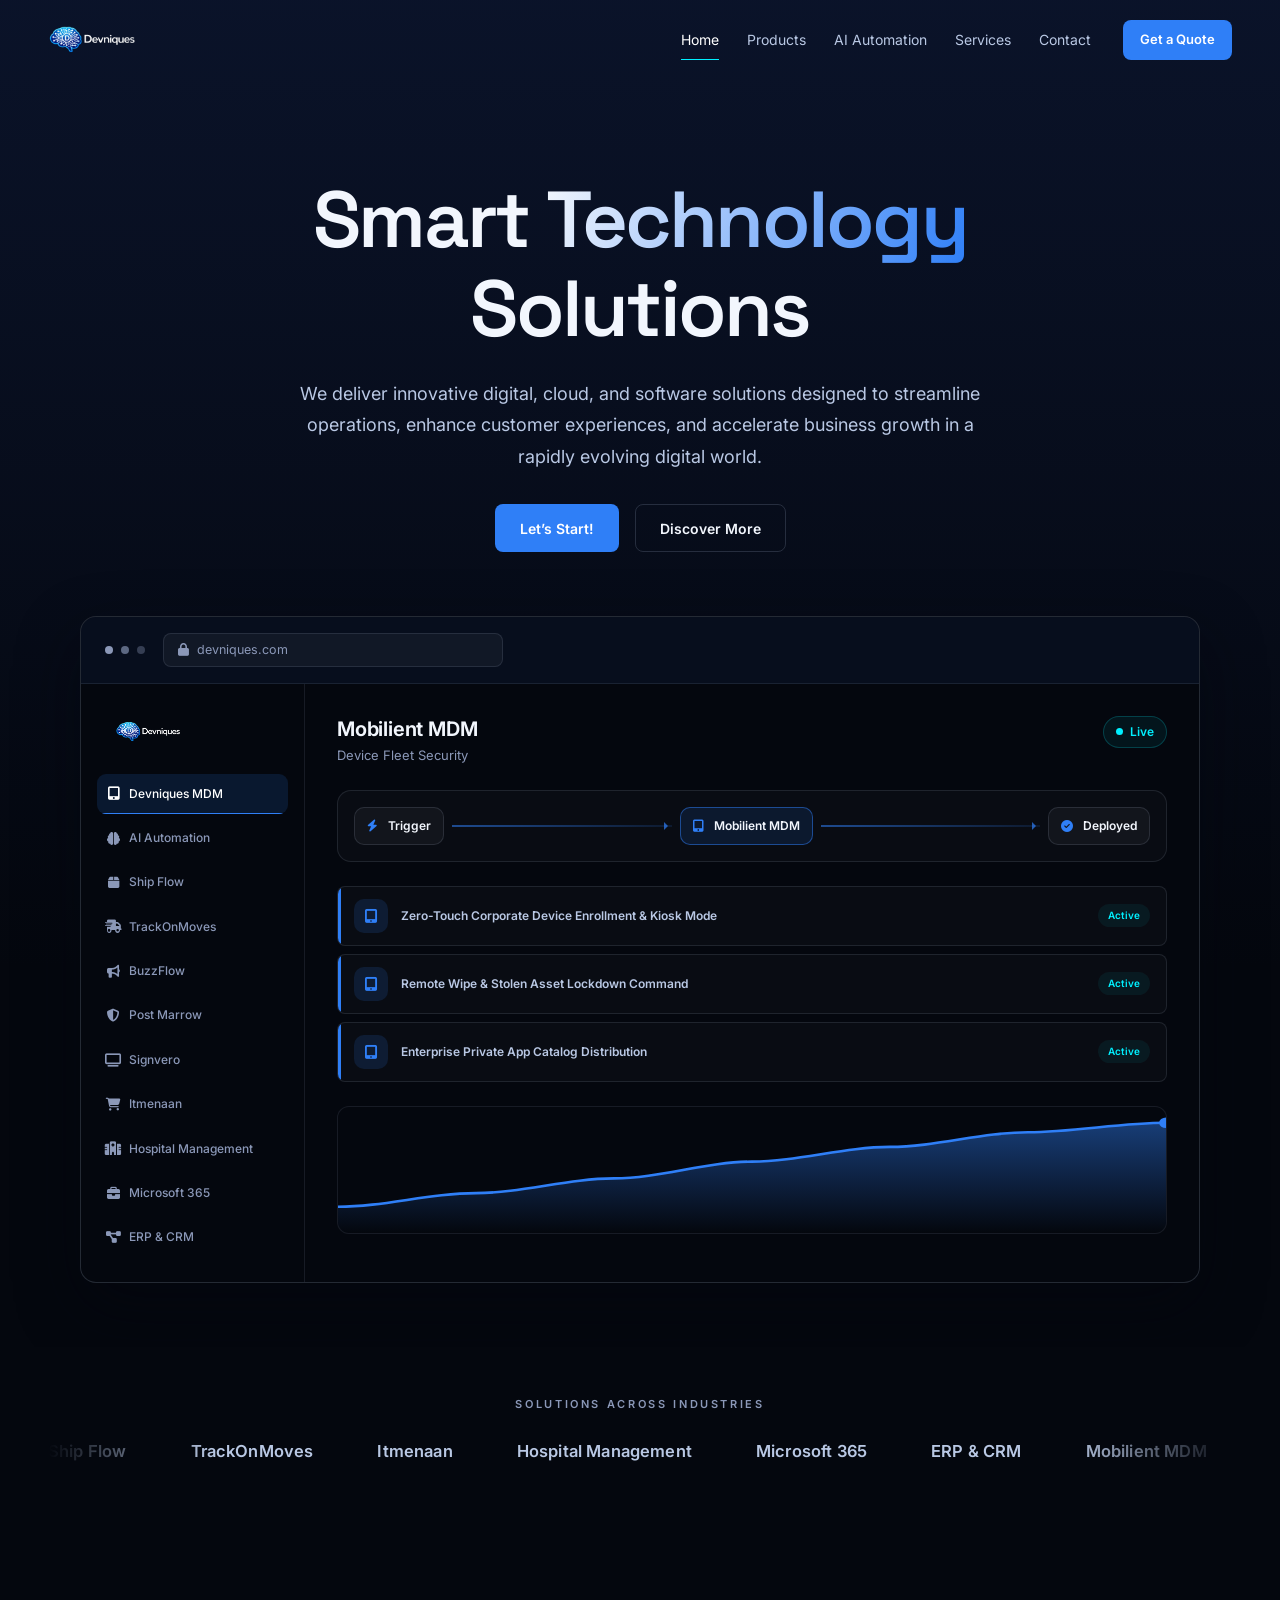
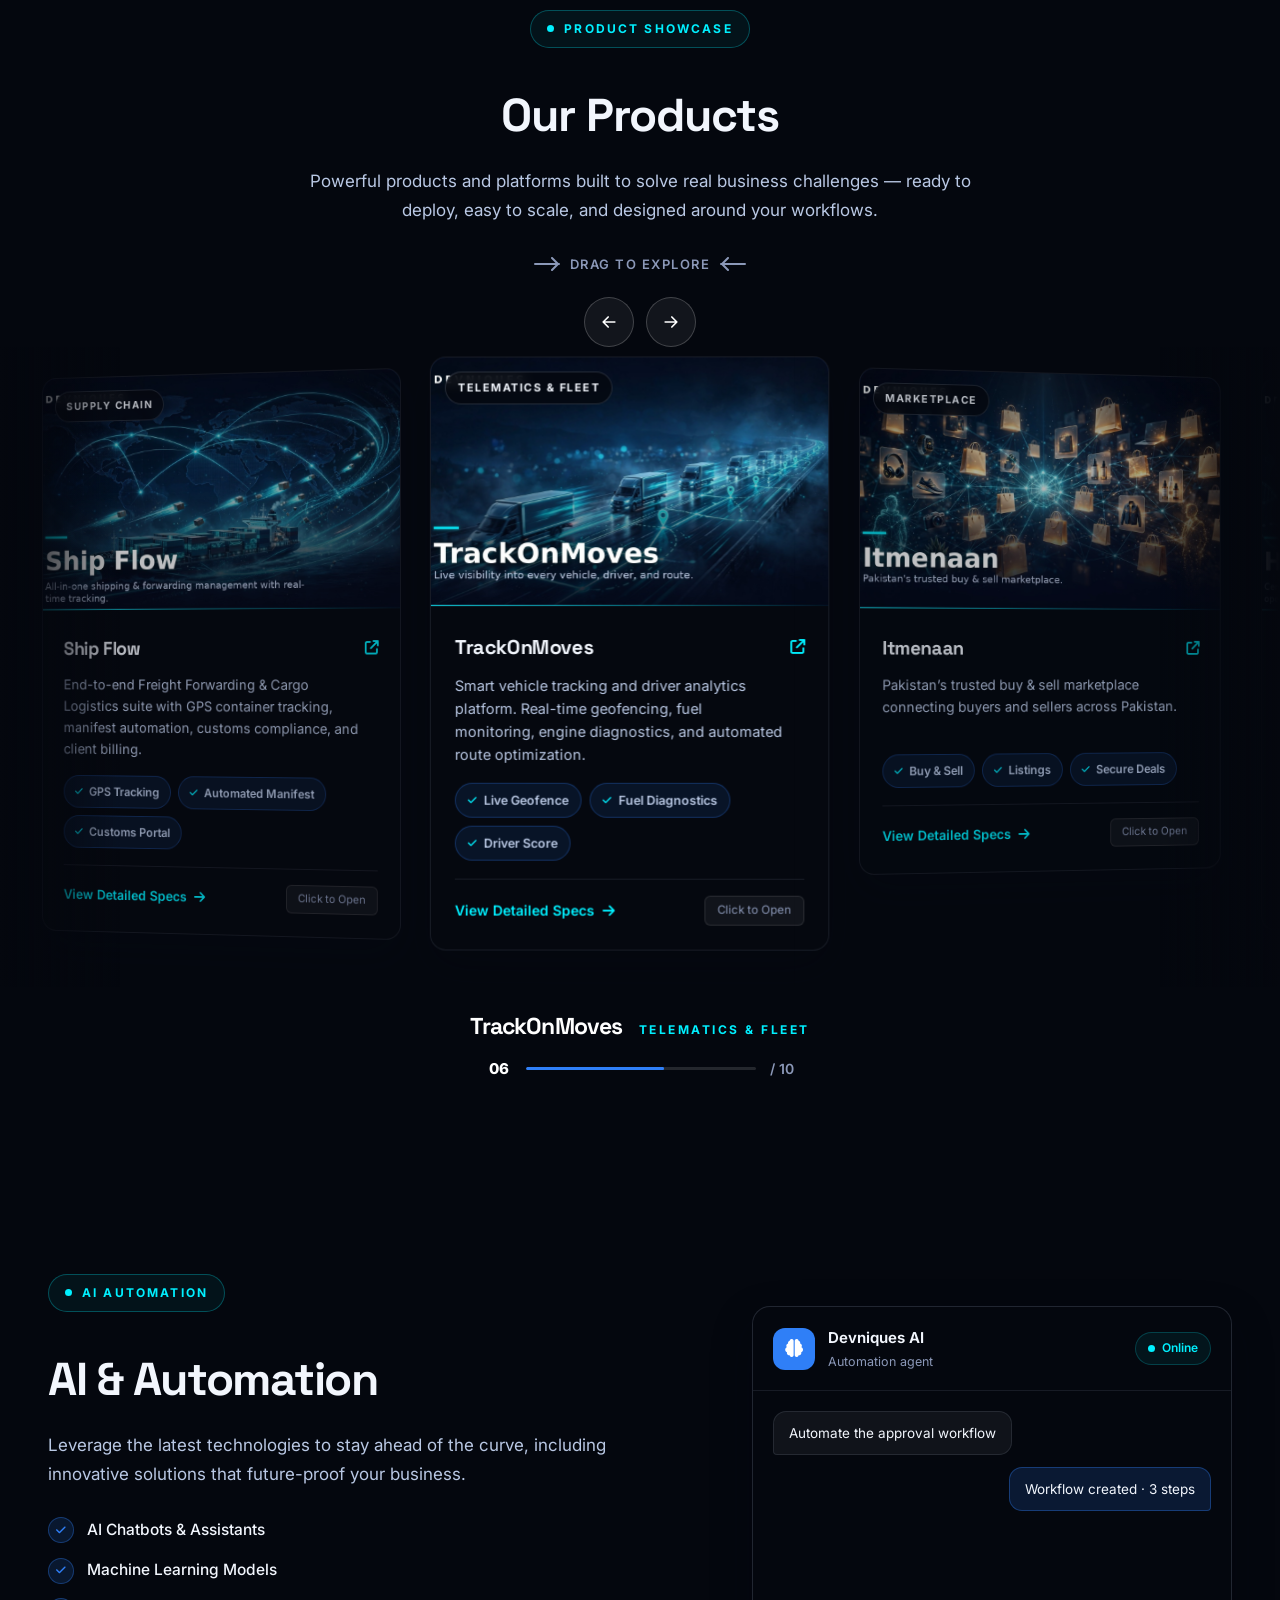
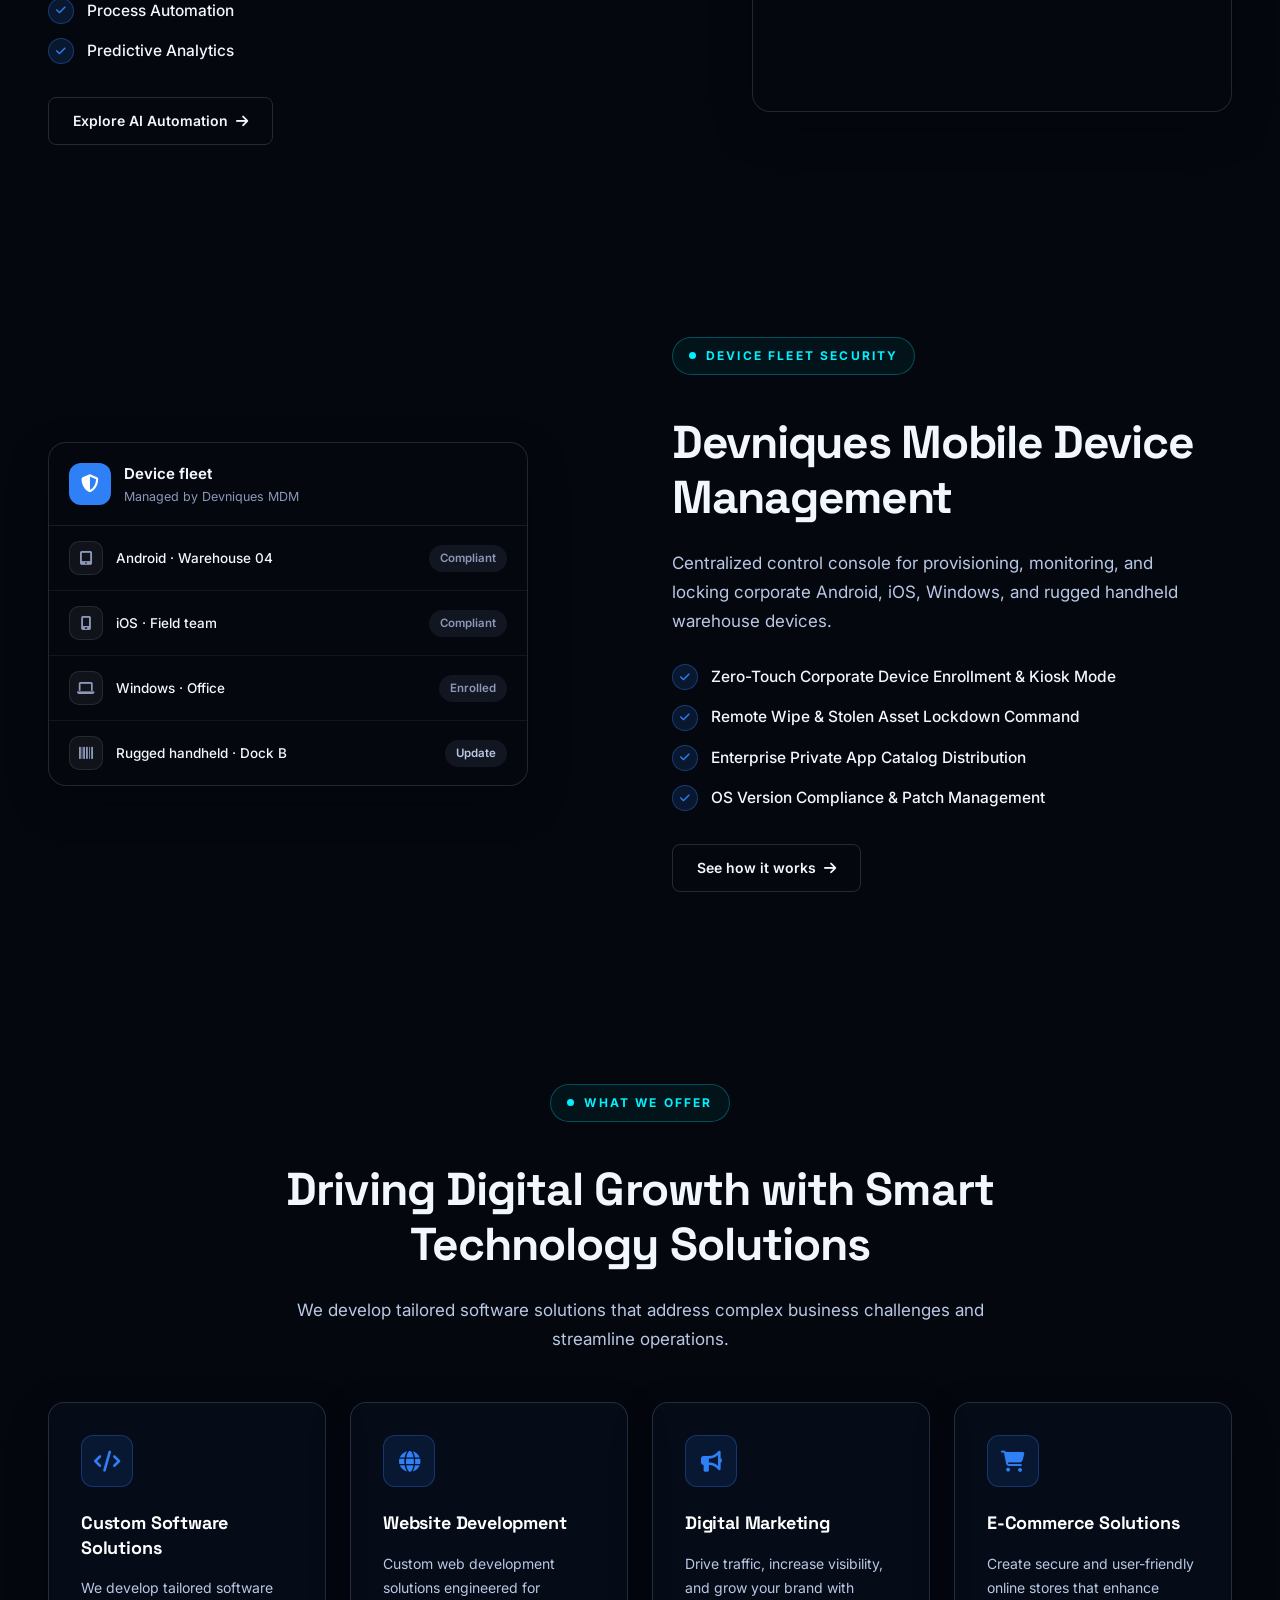
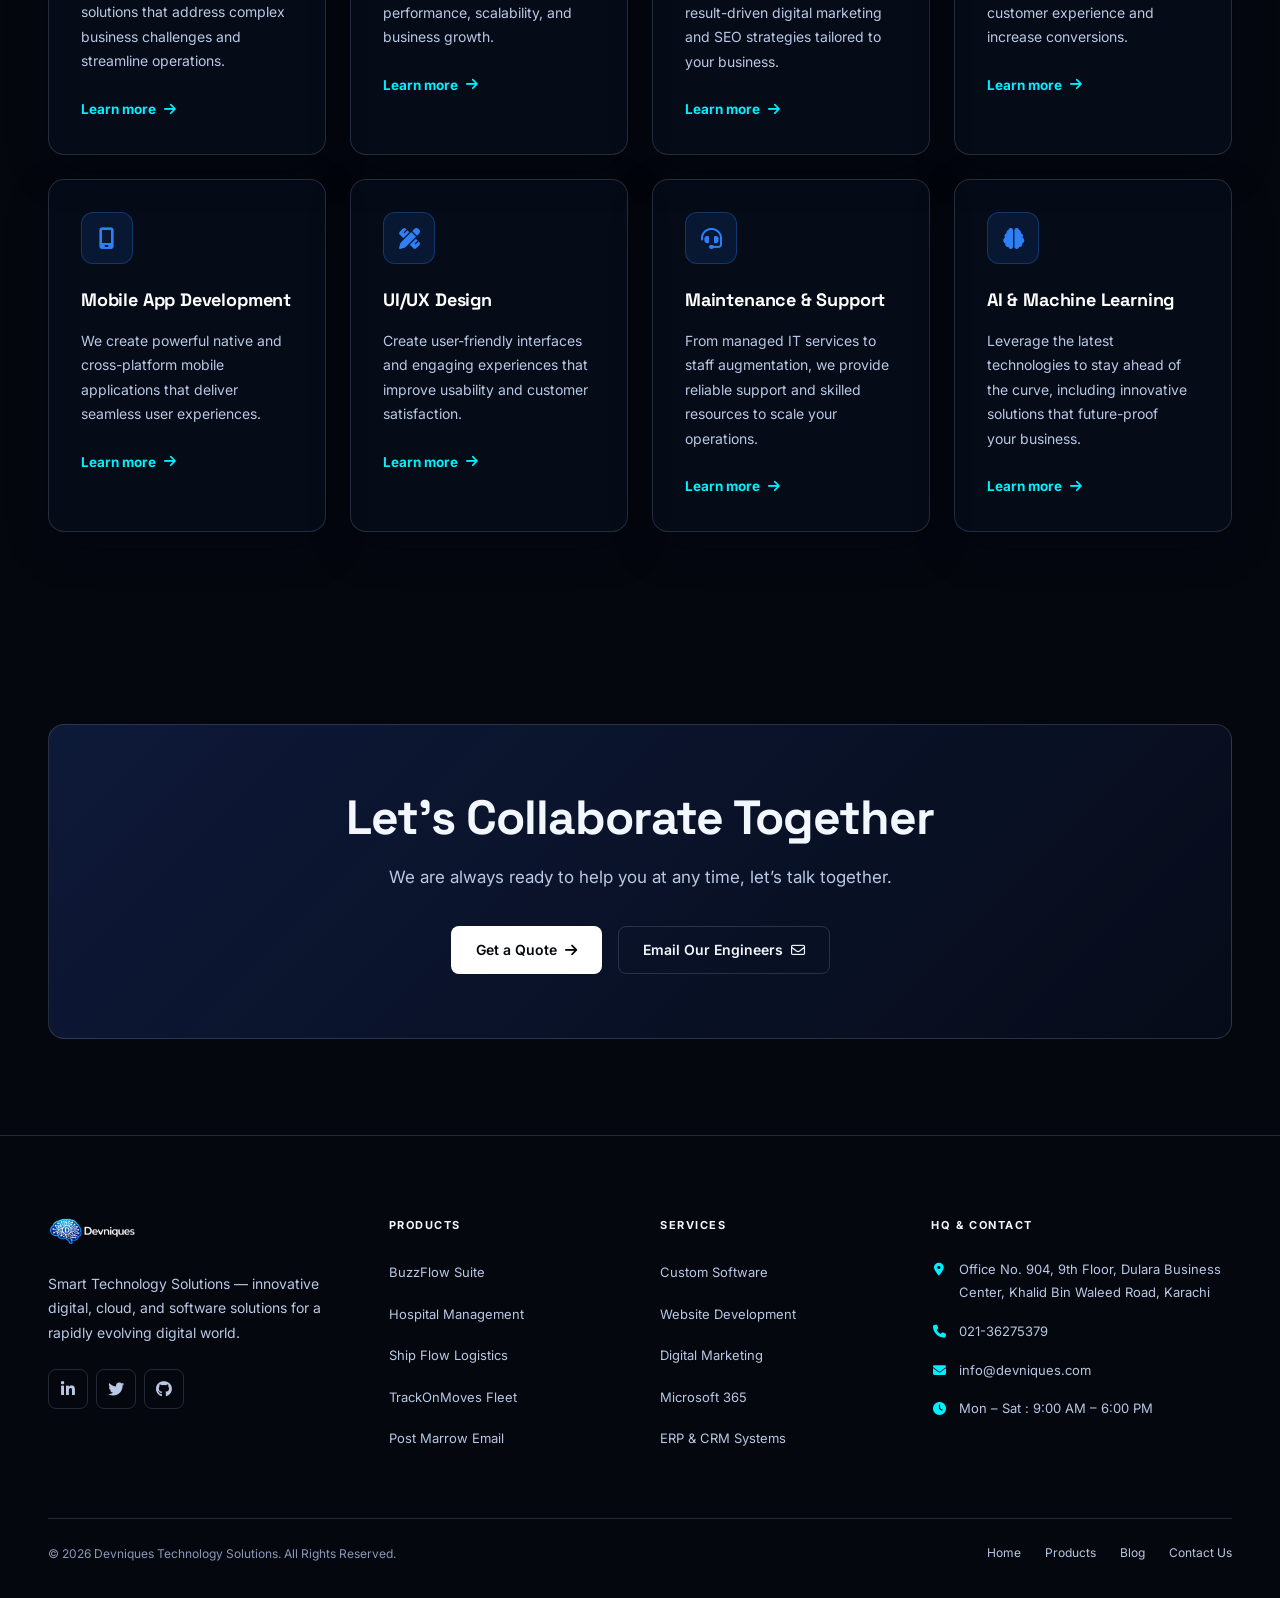
==== commit 67403eec: "Refine Devniques website styling and motion" ====
--- a/index.html
+++ b/index.html
@@ -13,9 +13,9 @@
 <link rel="stylesheet" href="https://cdnjs.cloudflare.com/ajax/libs/font-awesome/6.4.0/css/all.min.css">
 <style>
 :root{
-  --bg:#16295c; --bg-deep:#101f4a; --ink:#ffffff; --muted:#b9c8e4;
-  --line:rgba(140,180,255,.16); --line-soft:rgba(140,180,255,.10);
-  --blue:#2f7ff7; --blue-dark:#0d55c4; --cyan:#00f0ff;
+  --bg:#16295c; --bg-deep:#16295c; --ink:#ffffff; --muted:#b9c8e4;
+  --line:rgba(185,200,228,.16); --line-soft:rgba(185,200,228,.10);
+  --blue:#2f7ff7; --blue-dark:#2f7ff7; --cyan:#00f0ff;
   --card:rgba(255,255,255,.028);
   --radius:16px;
 }
@@ -26,20 +26,20 @@
 a{text-decoration:none;color:inherit}
 .wrap{max-width:1200px;margin:0 auto;padding:0 24px}
 /* ===== NAV ===== */
-.nav{position:sticky;top:0;z-index:100;background:rgba(8,18,46,.82);backdrop-filter:blur(14px);-webkit-backdrop-filter:blur(14px);border-bottom:1px solid transparent;transition:border-color .25s,box-shadow .25s}
-.nav.scrolled{border-bottom-color:var(--line);box-shadow:0 4px 24px rgba(0,0,0,.35)}
+.nav{position:sticky;top:0;z-index:100;background:rgba(4,7,14,.82);backdrop-filter:blur(14px);-webkit-backdrop-filter:blur(14px);border-bottom:1px solid transparent;transition:border-color .25s,box-shadow .25s}
+.nav.scrolled{border-bottom-color:var(--line);box-shadow:0 16px 40px rgba(4,7,14,.32)}
 .nav-inner{display:flex;align-items:center;justify-content:space-between;height:66px;position:relative}
 .nav-links{display:flex;align-items:center;gap:30px;list-style:none;position:absolute;left:50%;transform:translateX(-50%);margin:0;padding:0;white-space:nowrap}
 .nav-cta{margin-left:auto;flex-shrink:0}
 .nav-cta-li.mob{display:none}
-.nav-links a{font-size:14.5px;font-weight:500;color:#c9d8f5;transition:color .2s;padding:6px 0;border-bottom:2px solid transparent}
-.nav-links a:hover{color:#fff}
-.nav-links a.active{color:#fff;border-bottom-color:var(--blue)}
-.btn{display:inline-flex;align-items:center;gap:8px;background:var(--blue);color:#fff;font-weight:600;font-size:15px;padding:12px 26px;border-radius:999px;border:none;cursor:pointer;transition:transform .2s,background .2s,box-shadow .2s;box-shadow:0 8px 20px rgba(20,110,245,.25)}
+.nav-links a{font-size:14.5px;font-weight:500;color:#b9c8e4;transition:color .2s;padding:6px 0;border-bottom:2px solid transparent}
+.nav-links a:hover{color:#ffffff}
+.nav-links a.active{color:#ffffff;border-bottom-color:var(--blue)}
+.btn{display:inline-flex;align-items:center;gap:8px;background:var(--blue);color:#ffffff;font-weight:600;font-size:15px;padding:12px 26px;border-radius:999px;border:none;cursor:pointer;transition:transform .2s,background .2s,box-shadow .2s;box-shadow:0 16px 40px rgba(4,7,14,.32)}
 .btn:hover{background:var(--blue-dark);transform:translateY(-2px)}
 .btn-sm{padding:10px 22px;font-size:14px}
-.btn-outline{background:transparent;color:#fff;border:1.5px solid rgba(255,255,255,.28);box-shadow:none}
-.btn-outline:hover{border-color:var(--blue);background:rgba(47,127,247,.14);color:#fff}
+.btn-outline{background:transparent;color:#ffffff;border:1.5px solid rgba(255,255,255,.28);box-shadow:none}
+.btn-outline:hover{border-color:var(--blue);background:rgba(47,127,247,.14);color:#ffffff}
 /* ===== HERO ===== */
 .hero{position:relative;text-align:center;padding:120px 24px 100px;background:radial-gradient(ellipse 70% 55% at 50% 0%,rgba(47,127,247,.14),transparent 70%)}
 .hero-inner{position:relative;max-width:840px;margin:0 auto}
@@ -58,7 +58,7 @@
 .rv{opacity:1;transform:none}
 .rv.in{opacity:1;transform:none}
 /* ===== PRODUCT RIVER (sliding carousel) ===== */
-.drag-hint{display:flex;align-items:center;justify-content:center;gap:10px;color:#8fa6cf;font-size:13px;font-weight:600;letter-spacing:1.5px;margin:-20px 0 22px;text-transform:uppercase}
+.drag-hint{display:flex;align-items:center;justify-content:center;gap:10px;color:#8b98b8;font-size:13px;font-weight:600;letter-spacing:1.5px;margin:-20px 0 22px;text-transform:uppercase}
 .drag-hint svg{animation:nudge 2.2s ease-in-out infinite}
 @keyframes nudge{0%,100%{transform:translateX(-4px)}50%{transform:translateX(4px)}}
 .stage-3d{position:relative;height:640px;perspective:1500px;overflow:hidden;cursor:grab;touch-action:pan-y}
@@ -67,64 +67,64 @@
 .stage-3d::before{left:0;background:linear-gradient(90deg,var(--bg),transparent)}
 .stage-3d::after{right:0;background:linear-gradient(-90deg,var(--bg),transparent)}
 .river{position:absolute;inset:0;transform-style:preserve-3d;pointer-events:none}
-.p-card{position:absolute;left:50%;top:46%;width:400px;background:var(--card);border:1px solid var(--line-soft);border-radius:var(--radius);overflow:hidden;cursor:pointer;box-shadow:0 18px 50px rgba(0,0,0,.45);user-select:none;-webkit-user-drag:none;will-change:transform,opacity}
-.p-card:hover{border-color:rgba(140,180,255,.35);box-shadow:0 22px 60px rgba(0,0,0,.5)}
-.prod-visual{position:relative;aspect-ratio:16/10;background:#0e1e42;overflow:hidden}
+.p-card{position:absolute;left:50%;top:46%;width:400px;background:var(--card);border:1px solid var(--line-soft);border-radius:var(--radius);overflow:hidden;cursor:pointer;box-shadow:0 16px 40px rgba(4,7,14,.32);user-select:none;-webkit-user-drag:none;will-change:transform,opacity}
+.p-card:hover{border-color:rgba(185,200,228,.35);box-shadow:0 16px 40px rgba(4,7,14,.32)}
+.prod-visual{position:relative;aspect-ratio:16/10;background:#16295c;overflow:hidden}
 .prod-visual video{position:absolute;inset:0;width:100%;height:100%;object-fit:cover;opacity:0;transition:opacity .4s;pointer-events:none}
 .prod-visual video.playing{opacity:1}
 .pv-poster{position:absolute;inset:0;width:100%;height:100%;object-fit:cover;pointer-events:none;user-select:none;transition:opacity .35s}
 .p-card:hover .pv-poster{opacity:0}
-.prod-visual::after{content:"";position:absolute;right:14px;bottom:12px;width:38px;height:38px;border-radius:50%;z-index:2;background:rgba(10,22,51,.7) url("data:image/svg+xml,%3Csvg xmlns='http://www.w3.org/2000/svg' viewBox='0 0 24 24' fill='white'%3E%3Cpath d='M9 6.5v11l9-5.5z'/%3E%3C/svg%3E") 58% 50%/16px no-repeat;border:1.5px solid rgba(255,255,255,.5);transition:opacity .3s;pointer-events:none;opacity:0}
+.prod-visual::after{content:"";position:absolute;right:14px;bottom:12px;width:38px;height:38px;border-radius:50%;z-index:2;background:rgba(4,7,14,.7) url("data:image/svg+xml,%3Csvg xmlns='http://www.w3.org/2000/svg' viewBox='0 0 24 24' fill='white'%3E%3Cpath d='M9 6.5v11l9-5.5z'/%3E%3C/svg%3E") 58% 50%/16px no-repeat;border:1.5px solid rgba(255,255,255,.5);transition:opacity .3s;pointer-events:none;opacity:0}
 .p-card:hover .prod-visual::after{opacity:1}@media(hover:none){
 .prod-visual::after{display:none}
 }
-.prod-tag{position:absolute;left:14px;top:14px;z-index:2;font-size:11px;font-weight:700;letter-spacing:1.5px;text-transform:uppercase;color:#d8e7ff;background:rgba(8,18,46,.78);border:1px solid var(--line);padding:6px 12px;border-radius:999px;backdrop-filter:blur(6px)}
+.prod-tag{position:absolute;left:14px;top:14px;z-index:2;font-size:11px;font-weight:700;letter-spacing:1.5px;text-transform:uppercase;color:#f2f6fd;background:rgba(4,7,14,.78);border:1px solid var(--line);padding:6px 12px;border-radius:999px;backdrop-filter:blur(6px)}
 .prod-body{padding:24px 24px 22px}
 .prod-title{display:flex;align-items:center;justify-content:space-between;gap:10px;margin-bottom:10px}
 .prod-title span{font-size:20px;font-weight:700;letter-spacing:-.02em}
 .prod-title i{font-size:15px;color:var(--cyan);flex-shrink:0}
 .prod-desc{color:var(--muted);font-size:14.5px;line-height:1.6;margin-bottom:16px}
 .prod-specs{display:flex;flex-wrap:wrap;gap:8px;margin-bottom:18px}
-.spec-chip{display:inline-flex;align-items:center;gap:7px;font-size:12.5px;font-weight:600;color:#cfe0fb;background:rgba(47,127,247,.1);border:1px solid rgba(47,127,247,.28);padding:6px 12px;border-radius:999px}
+.spec-chip{display:inline-flex;align-items:center;gap:7px;font-size:12.5px;font-weight:600;color:#b9c8e4;background:rgba(47,127,247,.1);border:1px solid rgba(47,127,247,.28);padding:6px 12px;border-radius:999px}
 .spec-chip i{font-size:10px;color:var(--cyan)}
 .card-bottom{display:flex;align-items:center;justify-content:space-between;border-top:1px solid var(--line-soft);padding-top:16px}
 .view-details-btn{display:inline-flex;align-items:center;gap:8px;color:var(--cyan);font-weight:600;font-size:14px}
-.live-demo-pill{font-size:11.5px;color:#8fa6cf;background:rgba(255,255,255,.05);padding:4px 12px;border-radius:6px;border:1px solid rgba(255,255,255,.1)}
+.live-demo-pill{font-size:11.5px;color:#8b98b8;background:rgba(255,255,255,.05);padding:4px 12px;border-radius:6px;border:1px solid rgba(255,255,255,.1)}
 .car-nav{display:flex;gap:12px;justify-content:center;margin-top:8px}
-.car-btn{width:50px;height:50px;border-radius:50%;border:1.5px solid rgba(255,255,255,.2);background:rgba(255,255,255,.06);color:#fff;cursor:pointer;display:flex;align-items:center;justify-content:center;transition:border-color .2s,color .2s,transform .2s}
-.car-btn:hover{border-color:var(--blue);color:#8fb6ff;transform:translateY(-2px)}
+.car-btn{width:50px;height:50px;border-radius:50%;border:1.5px solid rgba(255,255,255,.2);background:rgba(255,255,255,.06);color:#ffffff;cursor:pointer;display:flex;align-items:center;justify-content:center;transition:border-color .2s,color .2s,transform .2s}
+.car-btn:hover{border-color:var(--blue);color:#b9c8e4;transform:translateY(-2px)}
 .car-cap{margin:20px auto 0;max-width:1200px;padding:0 24px;text-align:center}
 .car-cap-top{display:flex;align-items:baseline;justify-content:center;gap:16px;min-height:32px;margin-bottom:10px;flex-wrap:wrap}
-.car-cap-name{font-family:'Space Grotesk',sans-serif;font-size:23px;font-weight:700;letter-spacing:-.5px;color:#fff;transition:opacity .16s ease}
+.car-cap-name{font-family:'Space Grotesk',sans-serif;font-size:23px;font-weight:700;letter-spacing:-.5px;color:#ffffff;transition:opacity .16s ease}
 .car-cap-cat{font-size:12px;font-weight:700;letter-spacing:2.5px;color:var(--cyan);transition:opacity .16s ease}
 .car-cap-fade{opacity:0}
 .car-cap-count{display:flex;align-items:center;justify-content:center;gap:14px}
-.car-cap-idx{font-size:15px;font-weight:800;color:#fff;min-width:26px}
+.car-cap-idx{font-size:15px;font-weight:800;color:#ffffff;min-width:26px}
 .car-cap-bar{flex:1;max-width:230px;height:3px;border-radius:3px;background:rgba(255,255,255,.13);overflow:hidden}
 .car-cap-bar i{display:block;height:100%;width:10%;border-radius:3px;background:var(--blue);transition:width .45s ease}
-.car-cap-total{font-size:14px;font-weight:600;color:#8fa6cf}@media(max-width:768px){
+.car-cap-total{font-size:14px;font-weight:600;color:#8b98b8}@media(max-width:768px){
 .stage-3d{height:600px}
 }
 /* ===== AI AUTOMATION ===== */
 .ai-panel{display:grid;color:inherit;grid-template-columns:1.05fr .95fr;border:1px solid var(--line);border-radius:20px;overflow:hidden;background:rgba(255,255,255,.02);cursor:pointer;transition:transform .25s ease,border-color .25s ease,box-shadow .25s ease}
-.ai-panel:hover{transform:translateY(-4px);border-color:rgba(140,180,255,.4);box-shadow:0 20px 50px rgba(0,0,0,.4)}
+.ai-panel:hover{transform:translateY(-4px);border-color:rgba(185,200,228,.4);box-shadow:0 16px 40px rgba(4,7,14,.32)}
 .ai-left{padding:54px 50px}
 .ai-left h2{font-family:'Space Grotesk',sans-serif;font-size:clamp(28px,3.4vw,38px);font-weight:700;letter-spacing:-.02em;line-height:1.15;margin:16px 0}
 .ai-left p{color:var(--muted);font-size:16.5px;line-height:1.65;margin-bottom:26px}
 .ai-link{display:inline-flex;align-items:center;gap:10px;color:var(--cyan);font-weight:700;font-size:15px}
 .ai-link i{transition:transform .2s}
 .ai-panel:hover .ai-link i{transform:translateX(5px)}
-.ai-right{border-left:1px solid var(--line);background:rgba(3,8,24,.5);padding:54px 50px;display:flex;flex-direction:column;justify-content:center}
+.ai-right{border-left:1px solid var(--line);background:rgba(4,7,14,.5);padding:54px 50px;display:flex;flex-direction:column;justify-content:center}
 .ai-cap{display:flex;align-items:center;gap:16px;padding:18px 0;border-bottom:1px solid var(--line-soft)}
 .ai-cap:last-child{border-bottom:none}
-.ai-cap-icon{width:44px;height:44px;border-radius:12px;background:rgba(45,212,191,.1);border:1px solid rgba(45,212,191,.3);display:flex;align-items:center;justify-content:center;color:#2dd4bf;font-size:18px;flex-shrink:0}
-.ai-cap span{font-size:16px;font-weight:600;color:#eaf2ff}
+.ai-cap-icon{width:44px;height:44px;border-radius:12px;background:rgba(0,240,255,.1);border:1px solid rgba(0,240,255,.3);display:flex;align-items:center;justify-content:center;color:#00f0ff;font-size:18px;flex-shrink:0}
+.ai-cap span{font-size:16px;font-weight:600;color:#f2f6fd}
 /* ===== SERVICES ===== */
 .services-grid{display:grid;grid-template-columns:repeat(4,1fr);gap:22px}
 .service-card{display:block;color:inherit;background:var(--card);border:1px solid var(--line-soft);border-radius:var(--radius);padding:30px 26px;cursor:pointer;transition:transform .25s ease,border-color .25s ease,box-shadow .25s ease}
-.service-card:hover{transform:translateY(-5px);border-color:rgba(140,180,255,.35);box-shadow:0 16px 40px rgba(0,0,0,.35)}
-.srv-icon{width:52px;height:52px;border-radius:13px;background:rgba(47,127,247,.12);border:1px solid rgba(47,127,247,.3);display:flex;align-items:center;justify-content:center;color:#6aa5ff;font-size:21px;margin-bottom:20px}
-.srv-title{font-size:18px;font-weight:700;color:#fff;margin-bottom:10px;letter-spacing:-.01em}
+.service-card:hover{transform:translateY(-5px);border-color:rgba(185,200,228,.35);box-shadow:0 16px 40px rgba(4,7,14,.32)}
+.srv-icon{width:52px;height:52px;border-radius:13px;background:rgba(47,127,247,.12);border:1px solid rgba(47,127,247,.3);display:flex;align-items:center;justify-content:center;color:#2f7ff7;font-size:21px;margin-bottom:20px}
+.srv-title{font-size:18px;font-weight:700;color:#ffffff;margin-bottom:10px;letter-spacing:-.01em}
 .srv-desc{font-size:14px;color:var(--muted);line-height:1.6}
 .srv-go{display:inline-flex;align-items:center;gap:8px;margin-top:16px;font-size:13.5px;font-weight:700;color:var(--cyan)}
 /* ===== CTA ===== */
@@ -132,35 +132,35 @@
 .cta-box h2{font-family:'Space Grotesk',sans-serif;font-size:clamp(30px,4.2vw,48px);font-weight:700;letter-spacing:-.02em;margin-bottom:16px}
 .cta-box p{font-size:17px;color:var(--muted);max-width:600px;margin:0 auto 34px}
 .cta-actions{display:flex;gap:14px;justify-content:center;flex-wrap:wrap}
-.m-pri,.m-sec{display:inline-flex;align-items:center;gap:10px;padding:13px 28px;border-radius:999px;font-weight:600;font-size:15px;cursor:pointer;color:#fff;transition:transform .2s,background .2s,box-shadow .2s;border:none}
-.m-pri{background:var(--blue);box-shadow:0 8px 22px rgba(20,110,245,.3)}
+.m-pri,.m-sec{display:inline-flex;align-items:center;gap:10px;padding:13px 28px;border-radius:999px;font-weight:600;font-size:15px;cursor:pointer;color:#ffffff;transition:transform .2s,background .2s,box-shadow .2s;border:none}
+.m-pri{background:var(--blue);box-shadow:0 16px 40px rgba(4,7,14,.32)}
 .m-pri:hover{background:var(--blue-dark);transform:translateY(-2px)}
 .m-sec{background:rgba(255,255,255,.06);border:1px solid rgba(255,255,255,.2)}
 .m-sec:hover{border-color:var(--cyan);color:var(--cyan);transform:translateY(-2px)}
-.m-pri.cta-white{background:#fff;color:#0a1738;box-shadow:0 8px 26px rgba(0,0,0,.25)}
-.m-pri.cta-white:hover{background:#eef4ff;transform:translateY(-2px)}
+.m-pri.cta-white{background:#ffffff;color:#16295c;box-shadow:0 16px 40px rgba(4,7,14,.32)}
+.m-pri.cta-white:hover{background:#f2f6fd;transform:translateY(-2px)}
 /* ===== FOOTER ===== */
 
 /* ===== MODALS ===== */
-.modal-overlay{position:fixed;inset:0;background:rgba(2,6,20,.88);backdrop-filter:blur(12px);-webkit-backdrop-filter:blur(12px);z-index:9999;display:flex;align-items:center;justify-content:center;padding:20px;opacity:0;pointer-events:none;transition:opacity .3s ease}
+.modal-overlay{position:fixed;inset:0;background:rgba(4,7,14,.88);backdrop-filter:blur(12px);-webkit-backdrop-filter:blur(12px);z-index:9999;display:flex;align-items:center;justify-content:center;padding:20px;opacity:0;pointer-events:none;transition:opacity .3s ease}
 .modal-overlay.active{opacity:1;pointer-events:auto}
-.modal-card{background:linear-gradient(145deg,#0a1738,#050d24);border:1px solid var(--line);box-shadow:0 24px 70px rgba(0,0,0,.55);border-radius:24px;max-width:800px;width:100%;max-height:90vh;overflow-y:auto;position:relative;transform:translateY(16px) scale(.98);transition:transform .3s ease;padding:36px;font-family:'Inter',system-ui,sans-serif}
+.modal-card{background:linear-gradient(145deg,#16295c,#04070e);border:1px solid var(--line);box-shadow:0 16px 40px rgba(4,7,14,.32);border-radius:24px;max-width:800px;width:100%;max-height:90vh;overflow-y:auto;position:relative;transform:translateY(16px) scale(.98);transition:transform .3s ease;padding:36px;font-family:'Inter',system-ui,sans-serif}
 .modal-overlay.active .modal-card{transform:none}
-.modal-close-btn{position:absolute;top:22px;right:22px;width:40px;height:40px;border-radius:50%;background:rgba(255,255,255,.08);border:1px solid rgba(255,255,255,.18);color:#fff;font-size:17px;cursor:pointer;display:flex;align-items:center;justify-content:center;transition:background .2s,color .2s,border-color .2s}
-.modal-close-btn:hover{background:rgba(255,50,80,.2);border-color:#ff4757;color:#ff4757}
+.modal-close-btn{position:absolute;top:22px;right:22px;width:40px;height:40px;border-radius:50%;background:rgba(255,255,255,.08);border:1px solid rgba(255,255,255,.18);color:#ffffff;font-size:17px;cursor:pointer;display:flex;align-items:center;justify-content:center;transition:background .2s,color .2s,border-color .2s}
+.modal-close-btn:hover{background:rgba(139,152,184,.2);border-color:#8b98b8;color:#8b98b8}
 .modal-header-badge{display:inline-block;font-size:12px;font-weight:700;padding:5px 14px;border-radius:999px;background:rgba(0,240,255,.12);color:var(--cyan);border:1px solid rgba(0,240,255,.3);margin-bottom:16px;text-transform:uppercase;letter-spacing:1.5px}
-.modal-title{font-family:'Space Grotesk',sans-serif;font-size:30px;font-weight:700;color:#fff;margin-bottom:12px;letter-spacing:-.01em}
-.modal-summary{font-size:15.5px;color:#c0d5f8;line-height:1.7;margin-bottom:26px}
+.modal-title{font-family:'Space Grotesk',sans-serif;font-size:30px;font-weight:700;color:#ffffff;margin-bottom:12px;letter-spacing:-.01em}
+.modal-summary{font-size:15.5px;color:#b9c8e4;line-height:1.7;margin-bottom:26px}
 .modal-features-grid{display:grid;grid-template-columns:repeat(2,1fr);gap:14px;margin-bottom:30px}
 .m-feat{background:rgba(255,255,255,.035);border:1px solid rgba(255,255,255,.08);border-radius:12px;padding:15px 16px;display:flex;align-items:center;gap:12px}
 .m-feat i{font-size:17px;color:var(--cyan);flex-shrink:0}
-.m-feat span{font-size:14px;font-weight:600;color:#e4efff}
+.m-feat span{font-size:14px;font-weight:600;color:#f2f6fd}
 .modal-footer{display:flex;gap:14px;justify-content:flex-end;padding-top:20px;border-top:1px solid rgba(255,255,255,.1);flex-wrap:wrap}
-.modal-svc-icon{width:60px;height:60px;border-radius:15px;background:linear-gradient(135deg,#00f0ff,#2b7fff);display:flex;align-items:center;justify-content:center;font-size:24px;color:#fff;margin-bottom:18px}
-.modal-feat-head{font-size:12.5px;font-weight:700;letter-spacing:2px;text-transform:uppercase;color:#fff;margin-bottom:14px}
+.modal-svc-icon{width:60px;height:60px;border-radius:15px;background:linear-gradient(135deg,#00f0ff,#2f7ff7);display:flex;align-items:center;justify-content:center;font-size:24px;color:#ffffff;margin-bottom:18px}
+.modal-feat-head{font-size:12.5px;font-weight:700;letter-spacing:2px;text-transform:uppercase;color:#ffffff;margin-bottom:14px}
 .svc-included{display:grid;grid-template-columns:1fr 1fr;gap:13px 18px;margin-bottom:28px}
-.svc-inc{display:flex;align-items:center;gap:11px;font-size:14px;font-weight:600;color:#e4efff}
-.svc-inc i{color:#2dd4bf;font-size:17px;flex-shrink:0}
+.svc-inc{display:flex;align-items:center;gap:11px;font-size:14px;font-weight:600;color:#f2f6fd}
+.svc-inc i{color:#00f0ff;font-size:17px;flex-shrink:0}
 /* ===== RESPONSIVE ===== */
 @media(max-width:1024px){.services-grid{grid-template-columns:repeat(2,1fr)}}@media(max-width:860px){
 .ai-panel{grid-template-columns:1fr}
@@ -168,7 +168,7 @@
 .ai-left,.ai-right{padding:40px 30px}
 }@media(max-width:768px){
 
-  .nav-links{display:none;position:absolute;top:66px;left:0;right:0;transform:none;background:rgba(8,18,46,.97);flex-direction:column;align-items:flex-start;padding:20px 24px 26px;gap:16px;border-bottom:1px solid var(--line)}
+  .nav-links{display:none;position:absolute;top:66px;left:0;right:0;transform:none;background:rgba(4,7,14,.97);flex-direction:column;align-items:flex-start;padding:20px 24px 26px;gap:16px;border-bottom:1px solid var(--line)}
 
   .nav-links.open{display:flex}
 
@@ -210,18 +210,18 @@
   --ease-spring:cubic-bezier(.34,1.56,.64,1);
 }
 /* --- premium loader (restored) --- */
-#loader{position:fixed;inset:0;z-index:10000;background:#050c20;display:flex;flex-direction:column;align-items:center;justify-content:center;gap:22px;transition:clip-path .9s cubic-bezier(.76,0,.24,1)}
+#loader{position:fixed;inset:0;z-index:10000;background:#04070e;display:flex;flex-direction:column;align-items:center;justify-content:center;gap:22px;transition:clip-path .9s cubic-bezier(.76,0,.24,1)}
 #loader.out{clip-path:inset(0 0 100% 0);pointer-events:none}
 #loader.gone{display:none}
-#loader img{height:54px;filter:drop-shadow(0 0 24px rgba(80,140,255,.5));animation:ldIn .7s cubic-bezier(.2,.7,.3,1.25) both,ldPulse 1.6s .7s ease-in-out infinite}
+#loader img{height:54px;filter:none;animation:ldIn .7s cubic-bezier(.2,.7,.3,1.25) both,ldPulse 1.6s .7s ease-in-out infinite}
 @keyframes ldIn{from{opacity:0;transform:scale(.8)}to{opacity:1;transform:scale(1)}}
 @keyframes ldPulse{50%{transform:scale(1.07)}}
 #loader small{animation:ldTxt 1.1s .25s ease both}
 @keyframes ldTxt{from{opacity:0;letter-spacing:11px}to{opacity:1;letter-spacing:4px}}
 .ld-bar{width:220px;height:3px;border-radius:3px;background:rgba(255,255,255,.12);overflow:hidden}
-.ld-bar i{display:block;height:100%;width:0;background:linear-gradient(90deg,var(--blue),#9cc4ff);animation:ldFill 1.35s cubic-bezier(.6,0,.2,1) forwards}
+.ld-bar i{display:block;height:100%;width:0;background:linear-gradient(90deg,var(--blue),#b9c8e4);animation:ldFill 1.35s cubic-bezier(.6,0,.2,1) forwards}
 @keyframes ldFill{to{width:100%}}
-#loader small{color:#8fa6cf;font-size:12px;letter-spacing:4px;text-transform:uppercase}
+#loader small{color:#8b98b8;font-size:12px;letter-spacing:4px;text-transform:uppercase}
 body:not(.loaded){overflow:hidden!important}
 #sprog{position:fixed;top:0;left:0;height:2px;width:0;background:var(--blue);z-index:9999}
 /* --- hero entrance (gated on body.loaded) --- */
@@ -271,36 +271,36 @@
 .ln-hero{position:relative;padding:176px 0 30px;overflow:hidden;text-align:center}
 .ln-hero::before{content:"";position:absolute;inset:0;background:radial-gradient(58% 42% at 50% 0%,rgba(47,127,247,.16),transparent 70%);pointer-events:none}
 .ln-hero-inner{position:relative;z-index:1}
-.ln-pill{display:inline-flex;align-items:center;gap:9px;font-size:13.5px;font-weight:500;color:#c9d8f5;border:1px solid rgba(148,184,255,.22);background:rgba(47,127,247,.08);border-radius:999px;padding:8px 18px;transition:border-color .25s,background .25s}
-.ln-pill:hover{border-color:rgba(148,184,255,.45);background:rgba(47,127,247,.14)}
-.ln-pill-dot{width:7px;height:7px;border-radius:50%;background:#2f7ff7;box-shadow:0 0 10px #2f7ff7}
+.ln-pill{display:inline-flex;align-items:center;gap:9px;font-size:13.5px;font-weight:500;color:#b9c8e4;border:1px solid rgba(185,200,228,.22);background:rgba(47,127,247,.08);border-radius:999px;padding:8px 18px;transition:border-color .25s,background .25s}
+.ln-pill:hover{border-color:rgba(185,200,228,.45);background:rgba(47,127,247,.14)}
+.ln-pill-dot{width:7px;height:7px;border-radius:50%;background:#2f7ff7;box-shadow:0 16px 40px rgba(4,7,14,.32)}
 .ln-pill i{font-size:11px}
-.ln-hero h1{font-size:clamp(46px,7.2vw,92px);line-height:1.02;letter-spacing:-.035em;font-weight:700;margin:30px 0 0;color:#f4f7fc}
-.grad{background:linear-gradient(115deg,#9dc0ff 0%,#2f7ff7 55%,#1e5fe0 100%);-webkit-background-clip:text;background-clip:text;color:transparent}
+.ln-hero h1{font-size:clamp(46px,7.2vw,92px);line-height:1.02;letter-spacing:-.035em;font-weight:700;margin:30px 0 0;color:#f2f6fd}
+.grad{background:linear-gradient(115deg,#b9c8e4 0%,#2f7ff7 55%,#2f7ff7 100%);-webkit-background-clip:text;background-clip:text;color:transparent}
 .ln-sub{color:#8b98b8;font-size:clamp(16px,2vw,19.5px);line-height:1.65;max-width:730px;margin:26px auto 0}
 .ln-cta{display:flex;gap:14px;justify-content:center;margin-top:40px;flex-wrap:wrap}
-.btn-ghost{background:rgba(255,255,255,.045)!important;border:1px solid rgba(148,184,255,.24)!important;box-shadow:none!important;color:#eaf1ff!important}
+.btn-ghost{background:rgba(255,255,255,.045)!important;border:1px solid rgba(185,200,228,.24)!important;box-shadow:none;color:#f2f6fd!important}
 .btn-ghost:hover{background:rgba(255,255,255,.09)!important;transform:translateY(-2px)}
 /* ---------- hero shot (dashboard mockup) ---------- */
 .ln-shot{position:relative;max-width:1060px;margin:76px auto 0}
 .ln-shot-glow{position:absolute;inset:-70px -40px;background:radial-gradient(52% 55% at 50% 42%,rgba(47,127,247,.3),transparent 72%);pointer-events:none}
-.ln-window{position:relative;border:1px solid rgba(148,184,255,.17);border-radius:18px;background:linear-gradient(180deg,#0a1428 0%,#060c18 100%);box-shadow:0 50px 140px rgba(0,0,0,.65),0 0 0 1px rgba(0,0,0,.4);overflow:hidden;text-align:left}
-.ln-wbar{display:flex;align-items:center;gap:8px;padding:13px 18px;border-bottom:1px solid rgba(148,184,255,.1)}
-.ln-dot{width:11px;height:11px;border-radius:50%;background:#26324d}
-.ln-dot:nth-child(1){background:#ff5f57}.ln-dot:nth-child(2){background:#febc2e}.ln-dot:nth-child(3){background:#28c840}
-.ln-url{margin-left:10px;flex:1;max-width:340px;background:rgba(255,255,255,.045);border:1px solid rgba(148,184,255,.12);border-radius:8px;font-size:12.5px;color:#8b98b8;padding:5px 14px;display:flex;align-items:center;gap:8px}
+.ln-window{position:relative;border:1px solid rgba(185,200,228,.17);border-radius:18px;background:linear-gradient(180deg,#04070e 0%,#04070e 100%);box-shadow:0 16px 40px rgba(4,7,14,.32);overflow:hidden;text-align:left}
+.ln-wbar{display:flex;align-items:center;gap:8px;padding:13px 18px;border-bottom:1px solid rgba(185,200,228,.1)}
+.ln-dot{width:11px;height:11px;border-radius:50%;background:#16295c}
+.ln-dot:nth-child(1){background:#8b98b8}.ln-dot:nth-child(2){background:#8b98b8}.ln-dot:nth-child(3){background:#16295c}
+.ln-url{margin-left:10px;flex:1;max-width:340px;background:rgba(255,255,255,.045);border:1px solid rgba(185,200,228,.12);border-radius:8px;font-size:12.5px;color:#8b98b8;padding:5px 14px;display:flex;align-items:center;gap:8px}
 .ln-dash{display:grid;grid-template-columns:208px 1fr;min-height:380px}
-.ln-side{border-right:1px solid rgba(148,184,255,.1);padding:20px 14px;display:flex;flex-direction:column;gap:4px;overflow-y:auto;max-height:560px}
+.ln-side{border-right:1px solid rgba(185,200,228,.1);padding:20px 14px;display:flex;flex-direction:column;gap:4px;overflow-y:auto;max-height:560px}
 .ln-side a{cursor:pointer}
 .ln-cards{transition:opacity .25s ease}
-.ln-card{position:relative;display:flex;align-items:center;gap:13px;overflow:hidden;animation:cardIn .55s var(--ease-out-expo) backwards;animation-delay:calc(var(--d,0)*95ms)}
-.ln-card::before{content:'';position:absolute;left:0;top:0;bottom:0;width:3px;background:var(--ac,#5b9dff);border-radius:3px}
-.ln-card>i{flex:0 0 34px;width:34px;height:34px;border-radius:10px;display:flex;align-items:center;justify-content:center;font-size:14px;color:var(--ac,#5b9dff);background:color-mix(in srgb,var(--ac,#5b9dff) 14%,transparent)}
+.ln-card{position:relative;display:flex;align-items:center;gap:13px;overflow:hidden;animation:cardIn .55s var(--ease-out-expo) backwards;animation-delay:calc(var(--d,0)*75ms)}
+.ln-card::before{content:'';position:absolute;left:0;top:0;bottom:0;width:3px;background:var(--ac,#2f7ff7);border-radius:3px}
+.ln-card>i{flex:0 0 34px;width:34px;height:34px;border-radius:10px;display:flex;align-items:center;justify-content:center;font-size:14px;color:var(--ac,#2f7ff7);background:color-mix(in srgb,var(--ac,#2f7ff7) 14%,transparent)}
 .ln-card p{margin-bottom:0;flex:1}
 .ln-card .ok{flex-shrink:0}
 @keyframes cardIn{from{opacity:0;transform:translateY(16px)}to{opacity:1;transform:none}}
-.ln-node.hot{border-color:color-mix(in srgb,var(--ac,#5b9dff) 55%,transparent)}
-.ln-node.hot i{color:var(--ac,#5b9dff)}
+.ln-node.hot{border-color:color-mix(in srgb,var(--ac,#2f7ff7) 55%,transparent)}
+.ln-node.hot i{color:var(--ac,#2f7ff7)}
 .ln-side a{position:relative;overflow:hidden}
 .ln-side a.on::after{content:'';position:absolute;left:0;bottom:0;height:2px;width:100%;background:var(--ac,#2f7ff7);transform-origin:left;animation:sideProg 4.5s linear forwards}
 .ln-dash.paused .ln-side a.on::after{animation-play-state:paused}
@@ -315,79 +315,79 @@
 .ln-side-brand{padding:2px 10px 16px}.ln-side-brand img{height:24px}
 .ln-side a{display:flex;align-items:center;gap:11px;font-size:13.5px;color:#8b98b8;padding:9px 12px;border-radius:9px;font-weight:500}
 .ln-side a i{width:16px;text-align:center;font-size:13px}
-.ln-side a.on{background:rgba(47,127,247,.14);color:#fff}
+.ln-side a.on{background:rgba(47,127,247,.14);color:#ffffff}
 .ln-main{padding:26px 28px}
 .ln-mhead{display:flex;align-items:center;justify-content:space-between;margin-bottom:20px}
 .ln-mhead h4{font-size:17px;font-weight:650;letter-spacing:-.01em}
-.ln-mhead p{font-size:13px;color:#6b7894;margin-top:2px}
-.ln-live{display:inline-flex;align-items:center;gap:7px;font-size:12px;font-weight:600;color:#7ee2a8;background:rgba(46,204,113,.1);border:1px solid rgba(46,204,113,.25);padding:5px 12px;border-radius:999px}
-.ln-live i{width:7px;height:7px;border-radius:50%;background:#2ecc71;box-shadow:0 0 8px #2ecc71;animation:lnPulse 2s infinite}
+.ln-mhead p{font-size:13px;color:#8b98b8;margin-top:2px}
+.ln-live{display:inline-flex;align-items:center;gap:7px;font-size:12px;font-weight:600;color:#8b98b8;background:rgba(139,152,184,.1);border:1px solid rgba(139,152,184,.25);padding:5px 12px;border-radius:999px}
+.ln-live i{width:7px;height:7px;border-radius:50%;background:#8b98b8;box-shadow:0 16px 40px rgba(4,7,14,.32);animation:lnPulse 2s infinite}
 @keyframes lnPulse{50%{opacity:.35}}
-.ln-flow{display:flex;align-items:center;gap:0;background:rgba(255,255,255,.025);border:1px solid rgba(148,184,255,.12);border-radius:14px;padding:18px 22px;margin-bottom:18px}
-.ln-node{display:flex;align-items:center;gap:10px;font-size:13.5px;font-weight:600;color:#dbe4f7;background:rgba(255,255,255,.04);border:1px solid rgba(148,184,255,.14);border-radius:10px;padding:10px 16px;white-space:nowrap}
-.ln-node i{color:#5b9dff}
+.ln-flow{display:flex;align-items:center;gap:0;background:rgba(255,255,255,.025);border:1px solid rgba(185,200,228,.12);border-radius:14px;padding:18px 22px;margin-bottom:18px}
+.ln-node{display:flex;align-items:center;gap:10px;font-size:13.5px;font-weight:600;color:#f2f6fd;background:rgba(255,255,255,.04);border:1px solid rgba(185,200,228,.14);border-radius:10px;padding:10px 16px;white-space:nowrap}
+.ln-node i{color:#2f7ff7}
 .ln-node.hot{border-color:rgba(47,127,247,.5);background:rgba(47,127,247,.12)}
 .ln-link{flex:1;height:2px;min-width:26px;background:linear-gradient(90deg,rgba(47,127,247,.55),rgba(47,127,247,.12));position:relative}
 .ln-link::after{content:"";position:absolute;right:0;top:-3px;border:4px solid transparent;border-left-color:rgba(47,127,247,.7)}
 .ln-cards{display:grid;grid-template-columns:repeat(3,1fr);gap:14px;margin-bottom:18px}
-.ln-card{background:rgba(255,255,255,.025);border:1px solid rgba(148,184,255,.12);border-radius:12px;padding:15px 17px}
-.ln-card p{font-size:13px;font-weight:600;color:#c9d8f5;margin-bottom:9px}
-.ln-card .ok{font-size:11.5px;font-weight:600;color:#7ee2a8;background:rgba(46,204,113,.1);padding:3px 10px;border-radius:999px}
-.ln-chart{width:100%;height:120px;display:block;background:rgba(255,255,255,.018);border:1px solid rgba(148,184,255,.1);border-radius:12px}
+.ln-card{background:rgba(255,255,255,.025);border:1px solid rgba(185,200,228,.12);border-radius:12px;padding:15px 17px}
+.ln-card p{font-size:13px;font-weight:600;color:#b9c8e4;margin-bottom:9px}
+.ln-card .ok{font-size:11.5px;font-weight:600;color:#8b98b8;background:rgba(139,152,184,.1);padding:3px 10px;border-radius:999px}
+.ln-chart{width:100%;height:120px;display:block;background:rgba(255,255,255,.018);border:1px solid rgba(185,200,228,.1);border-radius:12px}
 /* ---------- logo strip ---------- */
 .ln-strip{padding:64px 0 10px;text-align:center}
-.ln-strip-label{color:#5f6c8c;font-size:12.5px;letter-spacing:.24em;text-transform:uppercase;font-weight:600;margin-bottom:26px}
-.ln-marquee{overflow:hidden;-webkit-mask-image:linear-gradient(90deg,transparent,#000 14%,#000 86%,transparent);mask-image:linear-gradient(90deg,transparent,#000 14%,#000 86%,transparent)}
+.ln-strip-label{color:#8b98b8;font-size:12.5px;letter-spacing:.24em;text-transform:uppercase;font-weight:600;margin-bottom:26px}
+.ln-marquee{overflow:hidden;-webkit-mask-image:linear-gradient(90deg,transparent,#04070e 14%,#04070e 86%,transparent);mask-image:linear-gradient(90deg,transparent,#04070e 14%,#04070e 86%,transparent)}
 .ln-track{display:flex;gap:72px;width:max-content;animation:lnScroll 30s linear infinite;padding-right:72px}
-.ln-track span{color:#aeb9d4;font-weight:600;font-size:16.5px;white-space:nowrap;letter-spacing:.01em}
+.ln-track span{color:#b9c8e4;font-weight:600;font-size:16.5px;white-space:nowrap;letter-spacing:.01em}
 @keyframes lnScroll{to{transform:translateX(-50%)}}
 /* ---------- statement ---------- */
 .ln-state{padding:110px 0 24px;text-align:center}
-.ln-state h2{font-size:clamp(34px,5.2vw,60px);letter-spacing:-.032em;line-height:1.06;font-weight:700;color:#f4f7fc}
+.ln-state h2{font-size:clamp(34px,5.2vw,60px);letter-spacing:-.032em;line-height:1.06;font-weight:700;color:#f2f6fd}
 .ln-state p{color:#8b98b8;max-width:660px;margin:22px auto 0;font-size:18px;line-height:1.65}
 /* ---------- feature blocks ---------- */
 .ln-feat{padding:84px 0;position:relative}
 .ln-feat-grid{display:grid;grid-template-columns:1.02fr .98fr;gap:72px;align-items:center}
 .ln-feat.flip .ln-feat-copy{order:2}
-.ln-feat-copy h2{font-size:clamp(30px,3.6vw,46px);letter-spacing:-.028em;line-height:1.08;font-weight:700;margin:16px 0;color:#f4f7fc}
+.ln-feat-copy h2{font-size:clamp(30px,3.6vw,46px);letter-spacing:-.028em;line-height:1.08;font-weight:700;margin:16px 0;color:#f2f6fd}
 .ln-feat-copy>p{color:#8b98b8;font-size:17px;line-height:1.7}
 .ln-checks{list-style:none;margin:28px 0 32px;padding:0;display:grid;gap:14px}
-.ln-checks li{display:flex;gap:13px;align-items:center;color:#dbe4f7;font-size:15.5px;font-weight:500}
-.ln-checks i{flex-shrink:0;width:26px;height:26px;border-radius:50%;background:rgba(47,127,247,.14);border:1px solid rgba(47,127,247,.35);color:#5b9dff;font-size:11px;display:inline-flex;align-items:center;justify-content:center}
+.ln-checks li{display:flex;gap:13px;align-items:center;color:#f2f6fd;font-size:15.5px;font-weight:500}
+.ln-checks i{flex-shrink:0;width:26px;height:26px;border-radius:50%;background:rgba(47,127,247,.14);border:1px solid rgba(47,127,247,.35);color:#2f7ff7;font-size:11px;display:inline-flex;align-items:center;justify-content:center}
 /* agent visual */
-.ln-agent{border:1px solid rgba(148,184,255,.16);border-radius:18px;background:linear-gradient(180deg,#0a1428,#060c18);box-shadow:0 34px 90px rgba(0,0,0,.55);overflow:hidden;max-width:460px;margin-left:auto}
-.ln-agent-head{display:flex;align-items:center;gap:13px;padding:18px 20px;border-bottom:1px solid rgba(148,184,255,.1)}
-.ln-agent-head>i{width:42px;height:42px;border-radius:12px;background:linear-gradient(135deg,#2f7ff7,#1b4fd6);display:flex;align-items:center;justify-content:center;color:#fff;font-size:18px;box-shadow:0 8px 22px rgba(47,127,247,.4)}
+.ln-agent{border:1px solid rgba(185,200,228,.16);border-radius:18px;background:linear-gradient(180deg,#04070e,#04070e);box-shadow:0 16px 40px rgba(4,7,14,.32);overflow:hidden;max-width:460px;margin-left:auto}
+.ln-agent-head{display:flex;align-items:center;gap:13px;padding:18px 20px;border-bottom:1px solid rgba(185,200,228,.1)}
+.ln-agent-head>i{width:42px;height:42px;border-radius:12px;background:linear-gradient(135deg,#2f7ff7,#2f7ff7);display:flex;align-items:center;justify-content:center;color:#ffffff;font-size:18px;box-shadow:0 16px 40px rgba(4,7,14,.32)}
 .ln-agent-head h4{font-size:15px;font-weight:650}
-.ln-agent-head p{font-size:12.5px;color:#6b7894}
+.ln-agent-head p{font-size:12.5px;color:#8b98b8}
 .ln-agent-head .ln-live{margin-left:auto}
 .ln-msgs{padding:20px;display:flex;flex-direction:column;gap:12px;min-height:296px}
 .ln-msg{animation:msgIn .45s cubic-bezier(.2,.7,.3,1) both}
 @keyframes msgIn{from{opacity:0;transform:translateY(10px)}to{opacity:1;transform:none}}
-.ln-msg.think{color:#8fa6cf;font-style:italic}
+.ln-msg.think{color:#8b98b8;font-style:italic}
 .ln-msg.think::after{content:'';animation:thinkDots 1.2s steps(1) infinite}
 @keyframes thinkDots{0%{content:''}25%{content:'.'}50%{content:'..'}75%{content:'...'}}@media (prefers-reduced-motion:reduce){
 .ln-msg{animation:none}
 }
 .ln-msg{font-size:13.5px;padding:11px 15px;border-radius:13px;max-width:82%;line-height:1.5}
-.ln-msg.in{background:rgba(255,255,255,.05);border:1px solid rgba(148,184,255,.12);color:#dbe4f7;align-self:flex-start;border-bottom-left-radius:4px}
-.ln-msg.out{background:rgba(47,127,247,.16);border:1px solid rgba(47,127,247,.35);color:#eaf1ff;align-self:flex-end;border-bottom-right-radius:4px}
+.ln-msg.in{background:rgba(255,255,255,.05);border:1px solid rgba(185,200,228,.12);color:#f2f6fd;align-self:flex-start;border-bottom-left-radius:4px}
+.ln-msg.out{background:rgba(47,127,247,.16);border:1px solid rgba(47,127,247,.35);color:#f2f6fd;align-self:flex-end;border-bottom-right-radius:4px}
 .ln-typing{display:flex;gap:6px;padding:0 20px 20px}
-.ln-typing i{width:7px;height:7px;border-radius:50%;background:#5b9dff;animation:lnPulse 1.4s infinite}
+.ln-typing i{width:7px;height:7px;border-radius:50%;background:#2f7ff7;animation:lnPulse 1.4s infinite}
 .ln-typing i:nth-child(2){animation-delay:.2s}.ln-typing i:nth-child(3){animation-delay:.4s}
 /* fleet visual */
-.ln-fleet{border:1px solid rgba(148,184,255,.16);border-radius:18px;background:linear-gradient(180deg,#0a1428,#060c18);box-shadow:0 34px 90px rgba(0,0,0,.55);overflow:hidden;max-width:460px}
-.ln-fleet-head{display:flex;align-items:center;gap:13px;padding:18px 20px;border-bottom:1px solid rgba(148,184,255,.1)}
-.ln-fleet-head>i{width:42px;height:42px;border-radius:12px;background:linear-gradient(135deg,#12b76a,#0a7a46);display:flex;align-items:center;justify-content:center;color:#fff;font-size:18px;box-shadow:0 8px 22px rgba(18,183,106,.35)}
+.ln-fleet{border:1px solid rgba(185,200,228,.16);border-radius:18px;background:linear-gradient(180deg,#04070e,#04070e);box-shadow:0 16px 40px rgba(4,7,14,.32);overflow:hidden;max-width:460px}
+.ln-fleet-head{display:flex;align-items:center;gap:13px;padding:18px 20px;border-bottom:1px solid rgba(185,200,228,.1)}
+.ln-fleet-head>i{width:42px;height:42px;border-radius:12px;background:linear-gradient(135deg,#16295c,#16295c);display:flex;align-items:center;justify-content:center;color:#ffffff;font-size:18px;box-shadow:0 16px 40px rgba(4,7,14,.32)}
 .ln-fleet-head h4{font-size:15px;font-weight:650}
-.ln-fleet-head p{font-size:12.5px;color:#6b7894}
-.ln-dev{display:flex;align-items:center;gap:13px;padding:15px 20px;border-bottom:1px solid rgba(148,184,255,.07);font-size:13.5px}
+.ln-fleet-head p{font-size:12.5px;color:#8b98b8}
+.ln-dev{display:flex;align-items:center;gap:13px;padding:15px 20px;border-bottom:1px solid rgba(185,200,228,.07);font-size:13.5px}
 .ln-dev:last-child{border-bottom:none}
-.ln-dev>i{width:34px;height:34px;border-radius:10px;background:rgba(255,255,255,.05);border:1px solid rgba(148,184,255,.12);display:flex;align-items:center;justify-content:center;color:#8b98b8;font-size:14px}
-.ln-dev span{color:#dbe4f7;font-weight:500;flex:1}
+.ln-dev>i{width:34px;height:34px;border-radius:10px;background:rgba(255,255,255,.05);border:1px solid rgba(185,200,228,.12);display:flex;align-items:center;justify-content:center;color:#8b98b8;font-size:14px}
+.ln-dev span{color:#f2f6fd;font-weight:500;flex:1}
 .ln-dev em{font-style:normal;font-size:11.5px;font-weight:600;padding:4px 11px;border-radius:999px}
-.ln-dev em.ok{color:#7ee2a8;background:rgba(46,204,113,.1)}
-.ln-dev em.warn{color:#ffd479;background:rgba(255,180,0,.1)}
+.ln-dev em.ok{color:#8b98b8;background:rgba(139,152,184,.1)}
+.ln-dev em.warn{color:#b9c8e4;background:rgba(139,152,184,.1)}
 /* ---------- responsive ---------- */
 @media(max-width:1020px){.ln-dash{grid-template-columns:1fr}.ln-side{display:none}.ln-feat-grid{gap:48px}}@media(max-width:900px){
 
@@ -415,7 +415,7 @@
 <!-- theme moved to assets/shared.css -->
 <link rel="stylesheet" href="assets/shared.css">
 </head>
-<body id="top" class="loaded">
+<body>
 <div id="loader"><img src="logo-white.png" alt="Devniques"><div class="ld-bar"><i></i></div><small>Smart Technology Solutions</small></div>
 <div id="sprog"></div>
 <noscript><style>#loader,#sprog{display:none!important}body{overflow:auto!important}</style></noscript>
@@ -455,20 +455,21 @@
             <div class="ln-flow">
               <div class="ln-node"><i class="fa-solid fa-bolt"></i><span>Trigger</span></div>
               <div class="ln-link"></div>
-              <div class="ln-node hot" style="--ac:#5b9dff"><i class="fa-solid fa-tablet-screen-button" id="flowIcon"></i><span id="flowName">Mobilient MDM</span></div>
+              <div class="ln-node hot" style="--ac:#2f7ff7"><i class="fa-solid fa-tablet-screen-button" id="flowIcon"></i><span id="flowName">Mobilient MDM</span></div>
               <div class="ln-link"></div>
               <div class="ln-node"><i class="fa-solid fa-circle-check"></i><span>Deployed</span></div>
             </div>
             <div class="ln-cards" id="panelCards">
-              <div class="ln-card" style="--ac:#5b9dff;--d:0"><i class="fa-solid fa-tablet-screen-button"></i><p>Zero-Touch Corporate Device Enrollment &amp; Kiosk Mode</p><span class="ok">Active</span></div>
-              <div class="ln-card" style="--ac:#5b9dff;--d:1"><i class="fa-solid fa-tablet-screen-button"></i><p>Remote Wipe &amp; Stolen Asset Lockdown Command</p><span class="ok">Active</span></div>
-              <div class="ln-card" style="--ac:#5b9dff;--d:2"><i class="fa-solid fa-tablet-screen-button"></i><p>Enterprise Private App Catalog Distribution</p><span class="ok">Active</span></div>
+              <div class="ln-card" style="--ac:#2f7ff7;--d:0"><i class="fa-solid fa-tablet-screen-button"></i><p>Zero-Touch Corporate Device Enrollment &amp; Kiosk Mode</p><span class="ok">Active</span></div>
+              <div class="ln-card" style="--ac:#2f7ff7;--d:1"><i class="fa-solid fa-tablet-screen-button"></i><p>Remote Wipe &amp; Stolen Asset Lockdown Command</p><span class="ok">Active</span></div>
+              <div class="ln-card" style="--ac:#2f7ff7;--d:2"><i class="fa-solid fa-tablet-screen-button"></i><p>Enterprise Private App Catalog Distribution</p><span class="ok">Active</span></div>
             </div>
-            <svg class="ln-chart" id="panelChart" viewBox="0 0 600 120" preserveAspectRatio="none" aria-hidden="true" style="--ac:#5b9dff">
+            <svg class="ln-chart" id="panelChart" viewBox="0 0 600 120" preserveAspectRatio="none" aria-hidden="true" style="--ac:#2f7ff7">
               <defs><linearGradient id="lnag" x1="0" y1="0" x2="0" y2="1"><stop offset="0" style="stop-color:var(--ac)" stop-opacity=".45"/><stop offset="1" style="stop-color:var(--ac)" stop-opacity="0"/></linearGradient></defs>
               <path id="chartFill" d="" fill="url(#lnag)"/>
               <path id="chartLine" d="" fill="none" style="stroke:var(--ac)" stroke-width="2.5"/>
-              <circle id="chartDot" r="5" style="fill:var(--ac)"><animate attributeName="r" values="5;7;5" dur="1.6s" repeatCount="indefinite"/><animate attributeName="opacity" values="1;.55;1" dur="1.6s" repeatCount="indefinite"/></circle>
+              <circle id="chartDot" r="5" style="fill:var(--ac)"/>
+              <rect id="chartWipe" width="600" height="120" fill="#04070e" style="transform:scaleX(0);transform-origin:right"/>
             </svg>
           </div>
         </div>
@@ -493,9 +494,9 @@
     <p class="rv">Powerful products and platforms built to solve real business challenges &mdash; ready to deploy, easy to scale, and designed around your workflows.</p>
   </div>
   <div class="drag-hint rv">
-    <svg width="26" height="14" viewBox="0 0 26 14" fill="none" stroke="#8fa6cf" stroke-width="2" stroke-linecap="round" stroke-linejoin="round"><path d="M1 7h24M18 1l6 6-6 6"/></svg>
+    <svg width="26" height="14" viewBox="0 0 26 14" fill="none" stroke="#8b98b8" stroke-width="2" stroke-linecap="round" stroke-linejoin="round"><path d="M1 7h24M18 1l6 6-6 6"/></svg>
     Drag to explore
-    <svg width="26" height="14" viewBox="0 0 26 14" fill="none" stroke="#8fa6cf" stroke-width="2" stroke-linecap="round" stroke-linejoin="round" style="transform:scaleX(-1)"><path d="M1 7h24M18 1l6 6-6 6"/></svg>
+    <svg width="26" height="14" viewBox="0 0 26 14" fill="none" stroke="#8b98b8" stroke-width="2" stroke-linecap="round" stroke-linejoin="round" style="transform:scaleX(-1)"><path d="M1 7h24M18 1l6 6-6 6"/></svg>
   </div>
   <div class="wrap car-nav rv">
     <button class="car-btn" id="carPrev" aria-label="Previous products"><svg width="20" height="20" viewBox="0 0 24 24" fill="none" stroke="currentColor" stroke-width="2" stroke-linecap="round" stroke-linejoin="round"><path d="M19 12H5M11 6l-6 6 6 6"/></svg></button>
@@ -787,7 +788,7 @@
     <span class="modal-header-badge" id="modalBadge">SaaS Solution</span>
     <h3 class="modal-title" id="modalTitle">Product Name</h3>
     <p class="modal-summary" id="modalSummary">Full architectural and functional details of the product.</p>
-    <h4 style="color:#fff;font-size:16px;margin-bottom:14px;letter-spacing:1px;text-transform:uppercase;">Included Capabilities &amp; Modules</h4>
+    <h4 style="color:#ffffff;font-size:16px;margin-bottom:14px;letter-spacing:1px;text-transform:uppercase;">Included Capabilities &amp; Modules</h4>
     <div class="modal-features-grid" id="modalFeatures">
       <!-- Populated via JS -->
     </div>
@@ -822,26 +823,6 @@
 </div>
 
 <script>
-// Sticky nav border on scroll
-const nav = document.getElementById('nav');
-addEventListener('scroll', () => { if(nav) nav.classList.toggle('scrolled', scrollY > 8); }, {passive:true});
-// Mobile menu
-const burger = document.getElementById('burger'), navLinks = document.getElementById('navLinks');
-if(burger && navLinks){ burger.addEventListener('click', () => navLinks.classList.toggle('open')); }
-if(navLinks){ navLinks.querySelectorAll('a').forEach(a => a.addEventListener('click', () => navLinks.classList.remove('open'))); }
-// Minimal scrollspy (active nav link)
-const spyLinks = [...document.querySelectorAll('.nav-links a[href^="#"]')];
-const spy = new IntersectionObserver(es => es.forEach(e => {
-  if (e.isIntersecting) spyLinks.forEach(a => a.classList.toggle('active', a.getAttribute('href') === '#' + e.target.id));
-}), {rootMargin:'-40% 0px -55% 0px'});
-document.querySelectorAll('section[id]').forEach(x => spy.observe(x));
-// Scroll reveals (fade-up only)
-const io = new IntersectionObserver(es => es.forEach(e => { if (e.isIntersecting) { e.target.classList.add('in'); io.unobserve(e.target); } }), {threshold:.12});
-document.querySelectorAll('.services-grid,.footer-grid,.cap-grid').forEach(g=>{
-  [...g.children].forEach((c,i)=>{c.classList.add('rv');c.style.setProperty('--i',i%4);});
-});
-document.querySelectorAll('.rv').forEach(el => io.observe(el));
-
 // Product Details Data Store for Dynamic Modal Click
 const productData = {
   BuzzFlow: {
@@ -978,7 +959,7 @@
 
 // Modal Open Function
 function openProductModal(key) {
-  const data = productData[key] || productData.BuzzFlow;
+  const data = Object.hasOwn(productData, key) ? productData[key] : productData.BuzzFlow;
   document.getElementById('modalBadge').innerText = data.badge;
   document.getElementById('modalTitle').innerText = data.title;
   document.getElementById('modalSummary').innerText = data.summary;
@@ -1017,7 +998,7 @@
   const title = document.getElementById('modalTitle').innerText;
   closeProductModal();
   const cta = document.getElementById('cta');
-  cta.scrollIntoView({ behavior: 'smooth' });
+  cta.scrollIntoView({behavior:matchMedia('(prefers-reduced-motion: reduce)').matches?'instant':'smooth'});
 }
 
 function openContactModal() {
@@ -1069,7 +1050,7 @@
 }
 function requestServiceQuote() {
   closeServiceModal();
-  document.getElementById('cta').scrollIntoView({behavior:'smooth'});
+  document.getElementById('cta').scrollIntoView({behavior:matchMedia('(prefers-reduced-motion: reduce)').matches?'instant':'smooth'});
 }
 document.querySelectorAll('.service-card[data-svc]').forEach(c => {
   c.addEventListener('click', () => openServiceModal(c.dataset.svc));
@@ -1085,13 +1066,18 @@
   const cards = Array.from(river.querySelectorAll('.p-card'));
   const prev = document.getElementById('carPrev'), next = document.getElementById('carNext');
   const N = cards.length;
-  const reduceMotion = matchMedia('(prefers-reduced-motion: reduce)').matches;
+  const motionPreference = matchMedia('(prefers-reduced-motion: reduce)');
+  let reduceMotion = motionPreference.matches;
   let CW = 400, GAP = 36;
   const step = () => CW + GAP;
   const totalW = () => N * step();
   let s = 0;
-  const AUTO = reduceMotion ? 0 : (matchMedia('(hover:none)').matches ? 34 : 70);
-  let speed = AUTO, targetSpeed = AUTO;
+  const AUTO = matchMedia('(hover:none)').matches ? 34 : 70;
+  let speed = reduceMotion ? 0 : AUTO, targetSpeed = speed;
+  motionPreference.addEventListener('change', e => {
+    reduceMotion = e.matches;
+    speed = targetSpeed = reduceMotion ? 0 : AUTO;
+  });
   let dragging = false, dragX = 0, dragS = 0, vel = 0, lastPX = 0, dragDist = 0;
   let inView = true, arrowAnim = null;
   const capName = document.getElementById('carCapName'), capCat = document.getElementById('carCapCat'),
@@ -1111,7 +1097,7 @@
       capCat.textContent = gEl ? gEl.textContent.trim().toUpperCase() : '';
       capIdx.textContent = String(bi + 1).padStart(2, '0');
       capTotal.textContent = '/ ' + String(N).padStart(2, '0');
-      capFill.style.width = ((bi + 1) / N * 100).toFixed(1) + '%';
+      capFill.style.transform = 'scaleX(' + ((bi + 1) / N).toFixed(3) + ')';
       capName.classList.remove('car-cap-fade'); capCat.classList.remove('car-cap-fade');
     }, 140);
   }
@@ -1124,7 +1110,7 @@
   function frame(ts){
     const dt = Math.min(.05, Math.max(0, (ts - frame._l) / 1000));
     frame._l = ts;
-    if (!inView && !dragging && !arrowAnim){ requestAnimationFrame(frame); return; }
+    if ((!inView || reduceMotion) && !dragging && !arrowAnim){ requestAnimationFrame(frame); return; }
     if (!dragging && !arrowAnim){
       speed += (targetSpeed - speed) * Math.min(1, dt * 2.5);
       s += speed * dt;
@@ -1192,6 +1178,7 @@
   stage.addEventListener('mouseenter', () => { targetSpeed = 0; });
   stage.addEventListener('mouseleave', () => { if (!reduceMotion) targetSpeed = AUTO; });
   function nudge(dir){
+    if (reduceMotion) { s += dir * step() * 2; layout(); return; }
     if (arrowAnim) return;
     arrowAnim = {from: s, to: s + dir * step() * 2, t: 0, dur: .55};
   }
@@ -1205,13 +1192,13 @@
   if (matchMedia('(hover:hover)').matches) {
     cards.forEach((c, i) => {
       if (!vids[i]) return;
-      c.addEventListener('pointerenter', () => vids[i].play().catch(()=>{}));
+      c.addEventListener('pointerenter', () => { if (!reduceMotion) vids[i].play().catch(()=>{}); });
       c.addEventListener('pointerleave', () => vids[i].pause());
     });
   } else {
     setInterval(() => vids.forEach((v, i) => {
       if (!v) return;
-      if (Math.abs(cards[i]._t || 0) < .35 && inView && !document.hidden) v.play().catch(()=>{}); else v.pause();
+      if (!reduceMotion && Math.abs(cards[i]._t || 0) < .35 && inView && !document.hidden) v.play().catch(()=>{}); else v.pause();
     }), 500);
   }
   new IntersectionObserver(es => es.forEach(e => {
@@ -1223,96 +1210,23 @@
   requestAnimationFrame(ts => { frame._l = ts; requestAnimationFrame(frame); });
 })();
 
-// ===== MOTION: loader -> body.loaded =====
-(function(){
-  const ld=document.getElementById('loader');
-  if(!ld){document.body.classList.add('loaded');return;}
-  const t0=performance.now();let done=false;
-  function finish(){
-    if(done)return;done=true;
-    ld.classList.add('out');
-    document.body.classList.add('loaded');
-    setTimeout(()=>ld.classList.add('gone'),950);
-  }
-  function go(){setTimeout(finish,Math.max(0,1400-(performance.now()-t0)));}
-  if(document.readyState==='complete')go();
-  else{addEventListener('load',go);setTimeout(go,3500);}
-})();
-// ===== MOTION: hero headline word-mask split =====
-document.querySelectorAll('.hero h1, .ai-hero h1').forEach(h1=>{
-  let wi=0;
-  h1.innerHTML=Array.from(h1.childNodes).map(n=>{
-    const cls=n.nodeType===1&&n.className?' '+n.className:'';
-    return n.textContent.split(/(\s+)/).map(t=>{
-      if(!t||/^\s*$/.test(t))return t;
-      return '<span class="w"><span class="wi'+cls+'" style="--wi:'+(wi++)+'">'+t+'</span></span>';
-    }).join('');
-  }).join('');
-});
-// ===== MOTION: nav hide on scroll down =====
-(function(){
-  const nav=document.getElementById('nav');
-  const links=document.getElementById('navLinks');
-  let lastY=scrollY,ticking=false;
-  function onS(){
-    const y=scrollY;
-    nav.classList.toggle('nav-hidden',y>lastY&&y>140&&!(links&&links.classList.contains('open')));
-    lastY=y;ticking=false;
-  }
-  addEventListener('scroll',()=>{if(!ticking){ticking=true;requestAnimationFrame(onS);}},{passive:true});
-})();
-// ===== MOTION: scroll progress bar =====
-(function(){
-  const sp=document.getElementById('sprog');if(!sp)return;
-  addEventListener('scroll',()=>{
-    const h=document.documentElement;
-    const p=h.scrollTop/Math.max(1,h.scrollHeight-h.clientHeight);
-    sp.style.width=(p*100)+'%';
-  },{passive:true});
-})();
-// ===== MOTION: magnetic CTA button =====
-if(matchMedia('(hover:hover)').matches){
-  document.querySelectorAll('.cta-box .m-pri').forEach(btn=>{
-    btn.addEventListener('mousemove',e=>{
-      const r=btn.getBoundingClientRect();
-      const x=e.clientX-r.left-r.width/2,y=e.clientY-r.top-r.height/2;
-      btn.style.transform='translate('+(x*.18).toFixed(1)+'px,'+(y*.28).toFixed(1)+'px)';
-    });
-    btn.addEventListener('mouseleave',()=>{btn.style.transform='';});
-  });
-}
-// ===== MOTION: AI panel subtle parallax =====
-(function(){
-  const panel=document.querySelector('.ai-panel'),bg=panel&&panel.querySelector('.ai-panel-bg');
-  if(!panel||!bg)return;let tick=false;
-  function up(){
-    tick=false;
-    const r=panel.getBoundingClientRect(),vh=innerHeight;
-    if(r.top<vh&&r.bottom>0){
-      const p=(vh-r.top)/(vh+r.height);
-      bg.style.transform='translateY('+((p-.5)*28).toFixed(1)+'px)';
-    }
-  }
-  addEventListener('scroll',()=>{if(!tick){tick=true;requestAnimationFrame(up);}},{passive:true});
-  up();
-})();
 </script>
 <script>
 // ===== Interactive product explorer panel (distinct cards + auto-cycle) =====
 (function(){
 const CHARTS={"mdm": {"line": "M0,95 C33,95 67,82 100,82 C133,82 167,68 200,68 C233,68 267,52 300,52 C333,52 367,38 400,38 C433,38 467,24 500,24 C533,24 567,15 600,15", "fill": "M0,95 C33,95 67,82 100,82 C133,82 167,68 200,68 C233,68 267,52 300,52 C333,52 367,38 400,38 C433,38 467,24 500,24 C533,24 567,15 600,15 L600,120 L0,120 Z"}, "ai": {"line": "M0,92 C33,92 67,88 100,88 C133,88 167,70 200,70 C233,70 267,74 300,74 C333,74 367,52 400,52 C433,52 467,36 500,36 C533,36 567,25 600,25", "fill": "M0,92 C33,92 67,88 100,88 C133,88 167,70 200,70 C233,70 267,74 300,74 C333,74 367,52 400,52 C433,52 467,36 500,36 C533,36 567,25 600,25 L600,120 L0,120 Z"}, "ship": {"line": "M0,98 C33,98 67,85 100,85 C133,85 167,90 200,90 C233,90 267,70 300,70 C333,70 367,62 400,62 C433,62 467,45 500,45 C533,45 567,30 600,30", "fill": "M0,98 C33,98 67,85 100,85 C133,85 167,90 200,90 C233,90 267,70 300,70 C333,70 367,62 400,62 C433,62 467,45 500,45 C533,45 567,30 600,30 L600,120 L0,120 Z"}, "track": {"line": "M0,90 C33,90 67,80 100,80 C133,80 167,72 200,72 C233,72 267,60 300,60 C333,60 367,50 400,50 C433,50 467,38 500,38 C533,38 567,28 600,28", "fill": "M0,90 C33,90 67,80 100,80 C133,80 167,72 200,72 C233,72 267,60 300,60 C333,60 367,50 400,50 C433,50 467,38 500,38 C533,38 567,28 600,28 L600,120 L0,120 Z"}, "buzz": {"line": "M0,96 C33,96 67,92 100,92 C133,92 167,88 200,88 C233,88 267,80 300,80 C333,80 367,66 400,66 C433,66 467,48 500,48 C533,48 567,35 600,35", "fill": "M0,96 C33,96 67,92 100,92 C133,92 167,88 200,88 C233,88 267,80 300,80 C333,80 367,66 400,66 C433,66 467,48 500,48 C533,48 567,35 600,35 L600,120 L0,120 Z"}, "post": {"line": "M0,94 C33,94 67,70 100,70 C133,70 167,66 200,66 C233,66 267,58 300,58 C333,58 367,48 400,48 C433,48 467,40 500,40 C533,40 567,32 600,32", "fill": "M0,94 C33,94 67,70 100,70 C133,70 167,66 200,66 C233,66 267,58 300,58 C333,58 367,48 400,48 C433,48 467,40 500,40 C533,40 567,32 600,32 L600,120 L0,120 Z"}, "sign": {"line": "M0,97 C33,97 67,88 100,88 C133,88 167,92 200,92 C233,92 267,78 300,78 C333,78 367,70 400,70 C433,70 467,55 500,55 C533,55 567,38 600,38", "fill": "M0,97 C33,97 67,88 100,88 C133,88 167,92 200,92 C233,92 267,78 300,78 C333,78 367,70 400,70 C433,70 467,55 500,55 C533,55 567,38 600,38 L600,120 L0,120 Z"}, "itm": {"line": "M0,93 C33,93 67,78 100,78 C133,78 167,80 200,80 C233,80 267,62 300,62 C333,62 367,58 400,58 C433,58 467,42 500,42 C533,42 567,30 600,30", "fill": "M0,93 C33,93 67,78 100,78 C133,78 167,80 200,80 C233,80 267,62 300,62 C333,62 367,58 400,58 C433,58 467,42 500,42 C533,42 567,30 600,30 L600,120 L0,120 Z"}, "hosp": {"line": "M0,95 C33,95 67,86 100,86 C133,86 167,78 200,78 C233,78 267,68 300,68 C333,68 367,58 400,58 C433,58 467,45 500,45 C533,45 567,33 600,33", "fill": "M0,95 C33,95 67,86 100,86 C133,86 167,78 200,78 C233,78 267,68 300,68 C333,68 367,58 400,58 C433,58 467,45 500,45 C533,45 567,33 600,33 L600,120 L0,120 Z"}, "ms": {"line": "M0,91 C33,91 67,76 100,76 C133,76 167,64 200,64 C233,64 267,54 300,54 C333,54 367,44 400,44 C433,44 467,35 500,35 C533,35 567,27 600,27", "fill": "M0,91 C33,91 67,76 100,76 C133,76 167,64 200,64 C233,64 267,54 300,54 C333,54 367,44 400,44 C433,44 467,35 500,35 C533,35 567,27 600,27 L600,120 L0,120 Z"}, "erp": {"line": "M0,96 C33,96 67,84 100,84 C133,84 167,88 200,88 C233,88 267,72 300,72 C333,72 367,60 400,60 C433,60 467,50 500,50 C533,50 567,36 600,36", "fill": "M0,96 C33,96 67,84 100,84 C133,84 167,88 200,88 C233,88 267,72 300,72 C333,72 367,60 400,60 C433,60 467,50 500,50 C533,50 567,36 600,36 L600,120 L0,120 Z"}};
   const P={
-    mdm:{fa:"fa-tablet-screen-button",c:"#5b9dff",name:"Mobilient MDM",sub:"Device Fleet Security",feats:["Zero-Touch Corporate Device Enrollment & Kiosk Mode","Remote Wipe & Stolen Asset Lockdown Command","Enterprise Private App Catalog Distribution"]},
-    ai:{fa:"fa-brain",c:"#a78bfa",name:"AI Automation",sub:"AI Automation",feats:["AI Chatbots & Assistants","Process Automation","Predictive Analytics"]},
-    ship:{fa:"fa-box",c:"#38bdf8",name:"Ship Flow",sub:"Maritime & Freight Management",feats:["Real-time Live Vessel & Container GPS Telematics","Automated Bill of Lading (BL) & Manifest Generator","Customs Duty Calculator & Clearance Workflow"]},
-    track:{fa:"fa-truck-fast",c:"#34d399",name:"TrackOnMoves",sub:"Fleet Telematics Platform",feats:["High-Frequency Sub-Second Live GPS Vehicle Tracking","Ultrasonic Fuel Sensor & Theft Siphon Alerts","Smart Multi-Stop Route Optimization & Geofencing"]},
-    buzz:{fa:"fa-bullhorn",c:"#fbbf24",name:"BuzzFlow",sub:"All-In-One Enterprise Platform",feats:["Encrypted Departmental Team Chat & Channels","Milestone Tracking & Sprint Task Boards","Full Lifecycle Customer Relationship Management (CRM)"]},
-    post:{fa:"fa-shield-halved",c:"#f87171",name:"Post Marrow",sub:"Cybersecurity & Email Protection",feats:["AI-Powered Zero-Day Phishing & Malware Scanners","Automated PGP / S-MIME Email Vault Encryption","DMARC, DKIM & SPF Automated Alignment Engine"]},
-    sign:{fa:"fa-tv",c:"#22d3ee",name:"Signvero",sub:"Digital Display Network",feats:["Central Cloud Media Scheduler for 4K Video/Graphics","Instant Emergency Alert Override Broadcasting","Multi-Zone Layouts (Weather, News, Live Tickers)"]},
-    itm:{fa:"fa-cart-shopping",c:"#fb923c",name:"Itmenaan",sub:"Online Marketplace",feats:["Quick Ad Posting with Photos & Categories","Smart Search & Filters by City and Price","Direct Buyer\u2013Seller Messaging"]},
-    hosp:{fa:"fa-hospital",c:"#4ade80",name:"Hospital Management",sub:"Comprehensive Healthcare Ecosystem",feats:["Doctors OPD Queue & Digital Prescription Portal","IPD Bed Allocation, Vitals & Nurse Station Monitoring","Automated Pharmacy Inventory & Batch Expiry Warnings"]},
-    ms:{fa:"fa-briefcase",c:"#60a5fa",name:"Microsoft 365",sub:"Productivity & Cloud",feats:["Word, Excel, PowerPoint & Outlook Apps","AI-powered Copilot Assistance","Secure Cloud Storage with OneDrive"]},
-    erp:{fa:"fa-diagram-project",c:"#c084fc",name:"ERP & CRM",sub:"Core Enterprise Engine",feats:["Multi-Warehouse Automated Inventory Reordering","Human Resources, Biometric Attendance & Payroll","Sales Pipeline Forecasting & Quotation Engine"]}
+    mdm:{fa:"fa-tablet-screen-button",c:"#2f7ff7",name:"Mobilient MDM",sub:"Device Fleet Security",feats:["Zero-Touch Corporate Device Enrollment & Kiosk Mode","Remote Wipe & Stolen Asset Lockdown Command","Enterprise Private App Catalog Distribution"]},
+    ai:{fa:"fa-brain",c:"#b9c8e4",name:"AI Automation",sub:"AI Automation",feats:["AI Chatbots & Assistants","Process Automation","Predictive Analytics"]},
+    ship:{fa:"fa-box",c:"#2f7ff7",name:"Ship Flow",sub:"Maritime & Freight Management",feats:["Real-time Live Vessel & Container GPS Telematics","Automated Bill of Lading (BL) & Manifest Generator","Customs Duty Calculator & Clearance Workflow"]},
+    track:{fa:"fa-truck-fast",c:"#8b98b8",name:"TrackOnMoves",sub:"Fleet Telematics Platform",feats:["High-Frequency Sub-Second Live GPS Vehicle Tracking","Ultrasonic Fuel Sensor & Theft Siphon Alerts","Smart Multi-Stop Route Optimization & Geofencing"]},
+    buzz:{fa:"fa-bullhorn",c:"#8b98b8",name:"BuzzFlow",sub:"All-In-One Enterprise Platform",feats:["Encrypted Departmental Team Chat & Channels","Milestone Tracking & Sprint Task Boards","Full Lifecycle Customer Relationship Management (CRM)"]},
+    post:{fa:"fa-shield-halved",c:"#8b98b8",name:"Post Marrow",sub:"Cybersecurity & Email Protection",feats:["AI-Powered Zero-Day Phishing & Malware Scanners","Automated PGP / S-MIME Email Vault Encryption","DMARC, DKIM & SPF Automated Alignment Engine"]},
+    sign:{fa:"fa-tv",c:"#00f0ff",name:"Signvero",sub:"Digital Display Network",feats:["Central Cloud Media Scheduler for 4K Video/Graphics","Instant Emergency Alert Override Broadcasting","Multi-Zone Layouts (Weather, News, Live Tickers)"]},
+    itm:{fa:"fa-cart-shopping",c:"#8b98b8",name:"Itmenaan",sub:"Online Marketplace",feats:["Quick Ad Posting with Photos & Categories","Smart Search & Filters by City and Price","Direct Buyer\u2013Seller Messaging"]},
+    hosp:{fa:"fa-hospital",c:"#8b98b8",name:"Hospital Management",sub:"Comprehensive Healthcare Ecosystem",feats:["Doctors OPD Queue & Digital Prescription Portal","IPD Bed Allocation, Vitals & Nurse Station Monitoring","Automated Pharmacy Inventory & Batch Expiry Warnings"]},
+    ms:{fa:"fa-briefcase",c:"#2f7ff7",name:"Microsoft 365",sub:"Productivity & Cloud",feats:["Word, Excel, PowerPoint & Outlook Apps","AI-powered Copilot Assistance","Secure Cloud Storage with OneDrive"]},
+    erp:{fa:"fa-diagram-project",c:"#b9c8e4",name:"ERP & CRM",sub:"Core Enterprise Engine",feats:["Multi-Warehouse Automated Inventory Reordering","Human Resources, Biometric Attendance & Payroll","Sales Pipeline Forecasting & Quotation Engine"]}
   };
   const keys=Object.keys(P),CYCLE=4500;
   const dash=document.querySelector('.ln-dash'),
@@ -1321,7 +1235,8 @@
         cards=document.getElementById('panelCards'),
         links=Array.from(document.querySelectorAll('.ln-side a[data-p]'));
   if(!title||!cards||!links.length)return;
-  const reduce=matchMedia('(prefers-reduced-motion: reduce)').matches;
+  const motionPreference=matchMedia('(prefers-reduced-motion: reduce)');
+  let reduce=motionPreference.matches;
   let idx=0,timer=null;
   function render(k){
     const p=P[k];if(!p)return;
@@ -1335,36 +1250,36 @@
       try{
         const dot=document.getElementById('chartDot'),len=cl.getTotalLength(),pt=cl.getPointAtLength(len);
         if(dot){dot.setAttribute('cx',pt.x);dot.setAttribute('cy',pt.y);}
-        if(!reduce){
-          cl.style.transition='none';cl.style.strokeDasharray=len;cl.style.strokeDashoffset=len;
-          cf.style.opacity='0';void cl.getBoundingClientRect();
-          cl.style.transition='stroke-dashoffset .9s cubic-bezier(.2,.7,.3,1)';cl.style.strokeDashoffset='0';
-          cf.style.opacity='1';
-        } else { cl.style.strokeDasharray='none'; }
+        const wipe=document.getElementById('chartWipe');
+        if(wipe){
+          wipe.getAnimations().forEach(a=>a.cancel());
+          if(!reduce)wipe.animate([{transform:'scaleX(1)'},{transform:'scaleX(0)'}],{duration:900,easing:'cubic-bezier(.22,1,.36,1)'});
+        }
       }catch(e){}
     }
     links.forEach(x=>{x.classList.remove('on');x.style.setProperty('--ac',P[x.dataset.p].c);});
     const act=links.find(x=>x.dataset.p===k);if(act)act.classList.add('on');
     cards.innerHTML=p.feats.map((f,i)=>'<div class="ln-card" style="--ac:'+p.c+';--d:'+i+'"><i class="fa-solid '+p.fa+'"></i><p>'+f+'</p><span class="ok">Active</span></div>').join('');
   }
+  let switchTimer;
   function show(k){
+    clearTimeout(switchTimer);
     idx=keys.indexOf(k);
     cards.classList.add('fade');
-    setTimeout(()=>{render(k);cards.classList.remove('fade');},180);
+    switchTimer=setTimeout(()=>{render(k);cards.classList.remove('fade');},reduce ? 0 : 180);
   }
-  function activate(k){ // instant switch used by auto-cycle (restart progress bar)
-    const act=links.find(x=>x.dataset.p===k);
-    if(act){act.classList.remove('on');void act.offsetWidth;}
-    render(k);
-  }
+  function activate(k){ show(k); }
   function next(){idx=(idx+1)%keys.length;activate(keys[idx]);}
   function start(){stop();if(reduce)return;timer=setInterval(next,CYCLE);}
   function stop(){if(timer){clearInterval(timer);timer=null;}}
   links.forEach(a=>{
     a.style.setProperty('--ac',P[a.dataset.p].c);
+    a.setAttribute('role','button');a.tabIndex=0;
     a.addEventListener('click',()=>{show(a.dataset.p);start();});
+    a.addEventListener('keydown',e=>{if(e.key==='Enter'||e.key===' '){e.preventDefault();a.click();}});
   });
   document.addEventListener('visibilitychange',()=>{document.hidden?stop():start();});
+  motionPreference.addEventListener('change',e=>{reduce=e.matches;clearTimeout(switchTimer);cards.classList.remove('fade');render(keys[idx]);start();});
   render(keys[0]);start();
   document.querySelectorAll('a.brand').forEach(a=>{
     a.addEventListener('click',e=>{e.preventDefault();location.href='index.html';});
@@ -1407,40 +1322,7 @@
 })();
 </script>
 
-<script>
-(function(){
-  function loadInto(id, url, after){
-    var el = document.getElementById(id);
-    if(!el) return;
-    fetch(url).then(function(r){ return r.text(); }).then(function(html){
-      el.innerHTML = html;
-      el.querySelectorAll('.rv').forEach(function(x){ x.classList.remove('rv'); x.style.opacity='1'; x.style.transform='none'; });
-      if(after) after(el);
-    }).catch(function(){ /* keep page working even if partial fails */ });
-  }
-  // Shared navbar
-  loadInto('navbar', 'assets/Navbar.html', function(nav){
-    // On AI page, point fragment links back to homepage
-    if(location.pathname.indexOf('ai-automation') !== -1){
-      nav.querySelectorAll('a[href^="#"]').forEach(function(a){
-        var h = a.getAttribute('href');
-        if(h.length > 1) a.setAttribute('href', 'index.html' + h);
-      });
-    }
-    // Burger menu (null-safe)
-    var burger = nav.querySelector('#burger');
-    var links = nav.querySelector('#navLinks');
-    if(burger && links){
-      burger.addEventListener('click', function(){
-        links.classList.toggle('open');
-        document.getElementById('nav').classList.toggle('open');
-      });
-    }
-  });
-  // Shared footer
-  loadInto('footer', 'assets/Footer.html');
-})();
-</script>
+<script src="assets/shared.js" defer></script>
 
 </body>
 </html>
--- a/assets/shared.css
+++ b/assets/shared.css
@@ -0,0 +1,232 @@
+/* Devniques: shared shell, design tokens and motion for both static pages. */
+:root {
+  --dv-navy:#04070e; --dv-navy2:#16295c; --dv-blue:#2f7ff7; --dv-cyan:#00f0ff;
+  --dv-text:#ffffff; --dv-text2:#f2f6fd; --dv-muted:#b9c8e4; --dv-muted2:#8b98b8;
+  --bg:var(--dv-navy); --bg-deep:var(--dv-navy); --ink:var(--dv-text2);
+  --muted:var(--dv-muted); --blue:var(--dv-blue); --blue-dark:var(--dv-navy2); --cyan:var(--dv-cyan);
+  --line:rgba(185,200,228,.18); --line-soft:rgba(185,200,228,.1);
+  --lx-line:var(--line); --lx-line-soft:var(--line-soft); --lx-blue-d:var(--dv-navy2);
+  --radius:16px; --ease:cubic-bezier(.22,1,.36,1);
+  --ease-spring:var(--ease); --shadow:0 16px 40px rgba(4,7,14,.32);
+}
+html {scroll-behavior:smooth;scroll-padding-top:96px;scrollbar-color:var(--dv-muted2) var(--dv-navy)}
+body {background:var(--dv-navy);color:var(--dv-text2);line-height:1.7}
+body::before {display:none}
+*,*::before,*::after {text-shadow:none!important;transition-property:transform,opacity!important}
+::selection {background:var(--dv-blue);color:var(--dv-text)}
+:focus-visible {outline:2px solid var(--dv-cyan);outline-offset:5px}
+:target {scroll-margin-top:96px}
+button,a {-webkit-tap-highlight-color:transparent}
+button {font:inherit}
+.wrap {width:100%;max-width:1248px;margin-inline:auto;padding-inline:32px}
+section {padding-block:96px}
+h1,h2,h3,.prod-title,.car-cap-name {font-family:'Space Grotesk','Inter',sans-serif;letter-spacing:-.035em}
+h1 {line-height:1.12!important} h2 {line-height:1.2!important} h3 {line-height:1.25}
+p {text-wrap:pretty}
+.eyebrow,.eyebrow-sm {font-size:12px;letter-spacing:.18em;font-weight:700;color:var(--dv-cyan)}
+.eyebrow {padding:8px 16px;margin-bottom:24px}
+.sec-head {margin-bottom:48px;max-width:760px}
+.sec-head h2,.ln-feat-copy h2,.split-head h2 {font-size:clamp(32px,3.6vw,48px);margin-block:16px 24px}
+.sec-head p,.sh-right p,.ln-feat-copy>p {font-size:17px;line-height:1.7;color:var(--dv-muted)}
+
+/* Shared navigation: transparent hero shell, opaque scrolled/menu states. */
+.ln-nav {position:fixed;inset:0 0 auto;z-index:200;background:transparent;border-bottom:1px solid transparent}
+.ln-nav::before {content:'';position:absolute;inset:0;background:rgba(4,7,14,.92);backdrop-filter:blur(16px);border-bottom:1px solid var(--line);opacity:0;transition:opacity .3s;z-index:-1}
+.ln-nav.scrolled::before,.ln-nav.open::before {opacity:1}
+.ln-nav-inner {display:flex;align-items:center;gap:32px;height:80px}
+.brand {flex-shrink:0}.brand img,.ln-nav .brand img {height:32px;width:auto;display:block}
+.ln-links {display:flex;align-items:center;gap:28px;list-style:none;margin:0 0 0 auto;padding:0}
+.ln-links a {position:relative;display:block;padding:12px 0;color:var(--dv-muted);font-size:14px;white-space:nowrap}
+.ln-links a::after,.footer-col li a::after,.fb-links a::after {content:'';position:absolute;left:0;right:0;bottom:4px;height:1px;background:var(--dv-cyan);transform:scaleX(0);transform-origin:left;transition:transform .3s var(--ease)}
+.ln-links a:hover,.ln-links a.on {color:var(--dv-text)}
+.ln-links a:hover::after,.ln-links a.on::after,.footer-col li a:hover::after,.fb-links a:hover::after {transform:scaleX(1)}
+.ln-nav-cta {flex-shrink:0}
+.burger {display:none;align-items:center;justify-content:center;width:44px;height:44px;background:transparent;color:var(--dv-text);border:1px solid var(--line);border-radius:8px;cursor:pointer}
+.burger svg {transition:transform .3s var(--ease)}
+.ln-nav.open .burger svg {transform:rotate(90deg)}
+
+/* A single button scale; hover motion never moves text independently. */
+.btn,.m-pri,.m-sec {position:relative;display:inline-flex;align-items:center;justify-content:center;gap:8px;min-height:48px;padding:12px 24px;border-radius:8px;border:1px solid transparent;font-size:14px;font-weight:600;line-height:1.5;transition:transform .25s var(--ease);box-shadow:none;isolation:isolate}
+.btn,.m-pri {background:var(--dv-blue);color:var(--dv-text)}
+.btn-sm {min-height:40px;padding:8px 16px;font-size:13px}
+.btn::before,.btn:not(.btn-outline)::before {content:'';position:absolute;inset:0;background:rgba(4,7,14,.15);transform:translateX(-101%);transition:transform .3s var(--ease);pointer-events:none;z-index:-1}
+.btn:hover::before,.btn:not(.btn-outline):hover::before {transform:translateX(0)}
+.btn:hover,.m-pri:hover,.m-sec:hover {transform:translateY(-2px);background:var(--dv-blue)}
+.btn-outline,.btn-ghost,.m-sec {background:transparent!important;border:1px solid var(--line)!important;color:var(--dv-text2)!important}
+.btn-outline:hover,.btn-ghost:hover,.m-sec:hover {background:rgba(47,127,247,.1)!important;border-color:var(--dv-blue)!important}
+.btn:active,.m-pri:active,.m-sec:active,.car-btn:active {transform:translateY(1px)}
+.m-pri.cta-white {background:var(--dv-text);color:var(--dv-navy);box-shadow:none}
+.m-pri.cta-white:hover {background:var(--dv-text2)}
+i.fa-solid,i.fa-brands {line-height:1;flex-shrink:0}
+
+/* Hero composition and product explorer. */
+.ln-hero {padding:160px 0 64px}
+.ln-hero::before {background:linear-gradient(180deg,rgba(22,41,92,.35),transparent 72%)}
+.ln-hero h1 {font-size:clamp(40px,6.2vw,80px);max-width:960px;margin:16px auto 0;font-weight:600}
+.grad {background:linear-gradient(110deg,var(--dv-text2),var(--dv-blue));background-clip:text;-webkit-background-clip:text}
+.ln-sub {margin-top:24px;max-width:720px;color:var(--dv-muted);font-size:clamp(16px,1.6vw,18px);line-height:1.75}
+.ln-cta,.lx-cta,.cta-actions {gap:16px;margin-top:32px}
+.ln-shot {margin-top:64px;max-width:1120px}
+.ln-shot-glow {display:none}
+.ln-window {background:var(--dv-navy);border:1px solid var(--line);border-radius:16px;box-shadow:0 24px 64px rgba(4,7,14,.48)}
+.ln-wbar {padding:16px 24px;background:rgba(22,41,92,.2)}
+.ln-dot,.ln-dot:nth-child(1),.ln-dot:nth-child(2),.ln-dot:nth-child(3) {width:8px;height:8px;background:var(--dv-muted2)}
+.ln-dot:nth-child(2) {opacity:.65}.ln-dot:nth-child(3) {opacity:.35}
+.ln-dash {grid-template-columns:224px minmax(0,1fr);min-height:520px}
+.ln-side {padding:24px 16px;gap:4px;max-height:none}
+.ln-side a {font-size:12px;padding:10px 8px;gap:8px}
+.ln-side a.on::after {height:1px}
+.ln-main {padding:32px;min-width:0}
+.ln-mhead {gap:16px;margin-bottom:24px;align-items:flex-start}
+.ln-mhead h4 {font-size:20px;line-height:1.3}
+.ln-live {flex-shrink:0;color:var(--dv-cyan);background:rgba(0,240,255,.06);border-color:rgba(0,240,255,.2)}
+.ln-live i {background:var(--dv-cyan);box-shadow:none}
+.ln-flow {gap:8px;padding:16px;flex-wrap:wrap;margin-bottom:24px}
+.ln-node {padding:8px 12px;font-size:12px;white-space:normal}
+.ln-link {min-width:8px}
+.ln-cards {grid-template-columns:1fr;gap:8px;min-height:184px;margin-bottom:24px}
+.ln-card {padding:12px 16px;border-radius:8px;min-height:56px}
+.ln-card p {margin:0;font-size:12px;line-height:1.5;min-width:0}
+.ln-card .ok {color:var(--dv-cyan);background:rgba(0,240,255,.06);font-size:10px;margin-left:auto}
+.ln-chart {height:128px;background:var(--dv-navy)}
+#chartDot {animation:dv-pulse 2.4s ease-in-out infinite}
+.ln-pill-dot {box-shadow:none}
+.ln-strip {padding:48px 0}
+.ln-strip-label {color:var(--dv-muted2);font-size:11px;margin-bottom:24px}
+.ln-track {gap:64px;padding-right:64px}
+.ln-state {padding:96px 0 32px}.ln-state h2 {font-size:clamp(32px,4.5vw,56px)}
+.ln-feat {padding-block:96px}.ln-feat-grid {gap:64px;grid-template-columns:minmax(0,1fr) minmax(0,1fr)}
+.ln-agent,.ln-fleet {width:100%;max-width:480px;background:var(--dv-navy);box-shadow:var(--shadow)}
+.ln-agent-head>i,.ln-fleet-head>i {background:var(--dv-blue);box-shadow:none}
+.ln-feat-copy,.ln-feat-visual {min-width:0}
+.ln-msgs {min-height:320px}
+.ln-msg.think::after {animation:none;content:''}
+
+/* Cards and section rhythm. */
+.services-grid,.bento,.link-row {gap:24px}
+.service-card,.bento-card,.link-card,.wide-panel,.ai-panel {border:1px solid var(--line);border-radius:16px;background:rgba(22,41,92,.12);box-shadow:var(--shadow);transition:transform .35s var(--ease)}
+.service-card,.bento-card,.link-card {padding:32px}
+.service-card:hover,.bento-card:hover,.link-card:hover,.ai-panel:hover {transform:translateY(-4px);border-color:var(--dv-blue);box-shadow:var(--shadow);background:rgba(22,41,92,.18)}
+.service-card:hover .srv-icon {transform:translateY(-2px)}
+.srv-icon {color:var(--dv-blue);margin-bottom:24px;border-radius:12px}
+.srv-title {line-height:1.35;margin-bottom:16px}
+.srv-desc,.bento-card p {line-height:1.75}
+.srv-go {margin-top:24px}
+.p-card {background:var(--dv-navy);border-radius:16px;box-shadow:var(--shadow)}
+.p-card:hover {box-shadow:var(--shadow);border-color:var(--dv-blue)}
+.prod-body {padding:24px}.prod-desc {min-height:68px}
+.car-cap-bar i {width:100%;transform:scaleX(.1);transform-origin:left;transition:transform .45s var(--ease)}
+.cta-box {padding:64px 32px;background:linear-gradient(135deg,rgba(22,41,92,.55),rgba(22,41,92,.15));border-radius:16px}
+.cta-box h2 {max-width:800px;margin-inline:auto}
+.modal-card {background:var(--dv-navy);box-shadow:var(--shadow)}
+.modal-close-btn:hover {color:var(--dv-cyan);border-color:var(--dv-cyan);background:rgba(0,240,255,.08)}
+
+/* AI video keeps the existing side blur, with a restrained navy overlay. */
+.lx-hero {min-height:760px;padding:160px 32px 112px}
+.lx-hero-inner {max-width:920px}
+.lx-hero h1 {font-family:'Space Grotesk','Inter',sans-serif;font-size:clamp(40px,5.4vw,72px);font-weight:600;margin-bottom:24px}
+.lx-hero p.sub {max-width:720px;font-size:17px;line-height:1.75;margin-bottom:32px}
+.lx-hero-bg .ai-bg-shade {background:linear-gradient(180deg,rgba(4,7,14,.5),rgba(4,7,14,.45) 45%,var(--dv-navy))}
+.lx-sec {padding-block:96px}.split-head {gap:48px;margin-bottom:48px}
+.wide-panel {padding:40px;gap:40px;grid-template-columns:minmax(0,1.1fr) minmax(0,1fr)}
+.mock {min-width:0;background:rgba(4,7,14,.65);border:1px solid var(--line-soft);padding:24px;border-radius:12px}
+.bento-card h3 {margin-block:24px 16px}
+.lx-final {padding:112px 32px}
+.lx-final::before {background:linear-gradient(180deg,transparent,rgba(22,41,92,.3))}
+.lx-final h2 {line-height:1.2}.lx-final p {line-height:1.75}
+
+/* Shared four-column footer. */
+footer {border-top:1px solid var(--line);background:var(--dv-navy);padding:80px 0 32px}
+.footer-grid {display:grid;grid-template-columns:1.3fr 1fr 1fr 1.3fr;gap:40px;margin-bottom:64px}
+.footer-grid>* {min-width:0}
+.f-brand img {height:32px;width:auto;margin-bottom:24px}
+.f-brand p {color:var(--dv-muted);font-size:14px;line-height:1.75;margin-bottom:24px}
+.f-social {display:flex;gap:8px}
+.f-social a {display:flex;align-items:center;justify-content:center;width:40px;height:40px;border:1px solid var(--line);border-radius:8px;color:var(--dv-muted);transition:transform .25s var(--ease)}
+.f-social a:hover {transform:translateY(-3px);color:var(--dv-cyan);border-color:var(--dv-blue)}
+.footer-col h4 {font-size:11px;font-weight:700;letter-spacing:.14em;text-transform:uppercase;margin-bottom:24px;color:var(--dv-text2)}
+.footer-col ul {list-style:none;display:grid;gap:12px}
+.footer-col li a,.fb-links a {position:relative;display:inline-block;padding-bottom:4px;color:var(--dv-muted);font-size:13px;line-height:1.65}
+.footer-col li a::after,.fb-links a::after {bottom:0}
+.f-contact p {color:var(--dv-muted);font-size:13px;line-height:1.75;display:flex;align-items:flex-start;gap:12px;margin-bottom:16px}
+.f-contact i {color:var(--dv-cyan);margin-top:5px;width:16px;text-align:center}
+.footer-bottom {display:flex;justify-content:space-between;align-items:center;gap:24px;flex-wrap:wrap;border-top:1px solid var(--line);padding-top:24px;color:var(--dv-muted2);font-size:12px}
+.fb-links {display:flex;gap:24px;flex-wrap:wrap}
+.fb-links a {font-size:12px}
+
+/* One motion language. Loader has a CSS failsafe even if JavaScript fails. */
+#loader {pointer-events:none;gap:24px;background:var(--dv-navy);transition:opacity .3s var(--ease),transform .3s var(--ease);clip-path:none;animation:dv-loader-failsafe 1.2s forwards}
+#loader img {width:auto;height:40px;filter:none;animation:dv-enter .6s var(--ease) both}
+#loader small {font-size:10px;letter-spacing:.2em;color:var(--dv-muted2);animation:dv-enter .6s .08s var(--ease) both}
+#loader.done {opacity:0;transform:translateY(-16px);pointer-events:none;clip-path:none}
+#loader[hidden] {display:none}
+.ld-bar {width:160px;height:2px;background:rgba(185,200,228,.14)}
+.ld-bar i {width:100%;height:100%;background:var(--dv-blue);transform-origin:left;animation:dv-progress .8s var(--ease) both}
+body:not(.loaded) {overflow:auto!important}
+#sprog {width:100%;height:2px;transform:scaleX(0);transform-origin:left;background:var(--dv-blue);pointer-events:none}
+[data-hero],body.loaded [data-hero],.rv {opacity:1;transform:none;transition:none}
+.dv-word {display:inline-block;animation:dv-enter .55s var(--ease) both;animation-delay:calc(.16s + var(--word,0)*35ms)}
+.grad .dv-word,.accent .dv-word {background:inherit;background-clip:text;-webkit-background-clip:text}
+.hero-step {animation:dv-enter .65s var(--ease) both;animation-delay:calc(.12s + var(--step,0)*80ms)}
+.rv.reveal-ready {opacity:0;transform:translateY(24px);transition:opacity .65s var(--ease),transform .65s var(--ease);transition-delay:calc(var(--step,0)*75ms)}
+.rv.reveal-ready.in {opacity:1;transform:none}
+@keyframes dv-enter {from{opacity:0;transform:translateY(24px)}to{opacity:1;transform:translateY(0)}}
+@keyframes dv-progress {from{transform:scaleX(0)}to{transform:scaleX(1)}}
+@keyframes dv-pulse {0%,100%{opacity:1}50%{opacity:.45}}
+@keyframes dv-loader-failsafe {0%,75%{opacity:1}100%{opacity:0}}
+
+@media(max-width:1100px) {
+  .ln-nav-inner{gap:24px}.ln-links{gap:20px}
+  .ln-dash{grid-template-columns:192px minmax(0,1fr)}.ln-side{display:flex}
+  .ln-main{padding:24px}.ln-feat-grid{gap:40px}
+  .footer-grid{gap:24px;grid-template-columns:1fr 1fr}.services-grid{grid-template-columns:repeat(2,minmax(0,1fr))}
+}
+@media(max-width:900px) {
+  .ln-nav-inner{height:72px;justify-content:space-between}.burger{display:flex}.ln-nav-cta{display:none}
+  .ln-links{position:absolute;top:80px;left:24px;right:24px;display:flex;flex-direction:column;align-items:stretch;gap:4px;margin:0;padding:16px;background:var(--dv-navy);border:1px solid var(--line);border-radius:12px;box-shadow:var(--shadow);opacity:0;transform:translateY(-12px);visibility:hidden;pointer-events:none;transition:opacity .25s var(--ease),transform .25s var(--ease)}
+  .ln-links.open{opacity:1;transform:translateY(0);visibility:visible;pointer-events:auto}
+  .ln-links a{padding:12px 16px}.ln-links a::after{left:16px;right:16px}
+  .ln-hero{padding-top:136px}.ln-dash{grid-template-columns:minmax(0,1fr)}
+  .ln-side{display:flex;flex-direction:row;overflow-x:auto;max-width:100%;padding:16px;gap:8px;border-right:none;border-bottom:1px solid var(--line);scrollbar-width:thin}
+  .ln-side-brand{display:none}.ln-side a{flex-shrink:0;white-space:nowrap}
+  .ln-feat-grid,.wide-panel,.split-head{grid-template-columns:minmax(0,1fr)}
+  .ln-feat.flip .ln-feat-copy{order:0}.ln-agent,.ln-fleet{margin-inline:auto}
+  .bento-2{grid-template-columns:minmax(0,1fr)}.link-row{grid-template-columns:repeat(2,minmax(0,1fr))}
+  .split-head{gap:16px}.wide-panel{padding:32px}.lx-hero{min-height:720px}
+}
+@media(max-width:560px) {
+  .wrap{padding-inline:24px}.ln-nav .brand img{height:28px}
+  section,.lx-sec,.ln-feat{padding-block:64px}.ln-hero{padding:120px 0 48px}
+  .ln-hero h1{font-size:40px}.ln-sub{font-size:16px}.ln-shot{margin-top:40px}
+  .ln-main{padding:16px}.ln-wbar{padding:12px 16px}.ln-url{min-width:0;font-size:11px}
+  .ln-mhead{gap:8px}.ln-mhead h4{font-size:17px}.ln-mhead p{font-size:11px}
+  .ln-live{font-size:10px;padding:4px 8px}.ln-flow{padding:12px;gap:8px}
+  .ln-node{font-size:11px;padding:8px}.ln-cards{min-height:240px}
+  .ln-card{padding:12px;gap:8px}.ln-card>i{flex-basis:24px;width:24px;height:24px;font-size:11px}
+  .ln-card p{font-size:11px}.ln-card .ok{padding:3px 6px;font-size:9px}
+  .ln-strip{padding-block:32px}.ln-track{gap:32px;padding-right:32px;font-size:14px}
+  .ln-state{padding:64px 0 0}.ln-feat-grid{gap:32px}
+  .services-grid,.link-row{grid-template-columns:minmax(0,1fr)}
+  .service-card,.bento-card,.link-card,.wide-panel{padding:24px}
+  .lx-hero{min-height:760px;padding:128px 24px 80px}.lx-hero h1{font-size:40px}
+  .lx-hero p.sub{font-size:16px}.lx-cta .btn{width:100%}.lx-cta{gap:12px}
+  .mock{padding:16px}.mock-kanban{gap:6px}.mk-col{padding:8px}.mk-card{padding:6px;font-size:10px}.mk-head{font-size:9px;letter-spacing:.03em}
+  .ml{padding:4px 0;gap:6px;font-size:10px}.lc{overflow-wrap:anywhere;min-width:0}
+  .mock-docs{gap:6px}.md-doc{font-size:10px}.msc-row{gap:8px}.msc-ev{padding:8px;font-size:11px}
+  .lx-final{padding:80px 24px}.footer-grid{grid-template-columns:1fr;gap:40px;margin-bottom:40px}
+  footer{padding-top:64px}.footer-bottom{align-items:flex-start;flex-direction:column;gap:16px}
+  .fb-links{gap:16px}.cta-box{padding:40px 24px}.car-cap-top{gap:8px}
+  .ln-msgs{padding:16px;min-height:360px}.ln-agent-head,.ln-fleet-head{padding:16px;gap:8px}
+  .ln-agent-head h4,.ln-fleet-head h4{font-size:13px}.ln-agent-head p,.ln-fleet-head p{font-size:11px}
+  .ln-dev{padding:12px;gap:8px;font-size:11px}.ln-dev em{font-size:9px;padding:4px 8px}
+}
+@media(prefers-reduced-motion:reduce) {
+  html{scroll-behavior:auto}
+  *,*::before,*::after{animation:none!important;transition:none!important;scroll-behavior:auto!important}
+  #loader{display:none!important}
+  .hero-step,.rv.reveal-ready{opacity:1!important;transform:none!important}
+  .lx-hero-bg{transform:none!important}
+  .ln-track{transform:none;flex-wrap:wrap;width:auto;justify-content:center;padding:0;gap:24px}
+  .ln-track span:nth-child(n+11){display:none}
+  #chartDot{display:block}
+}
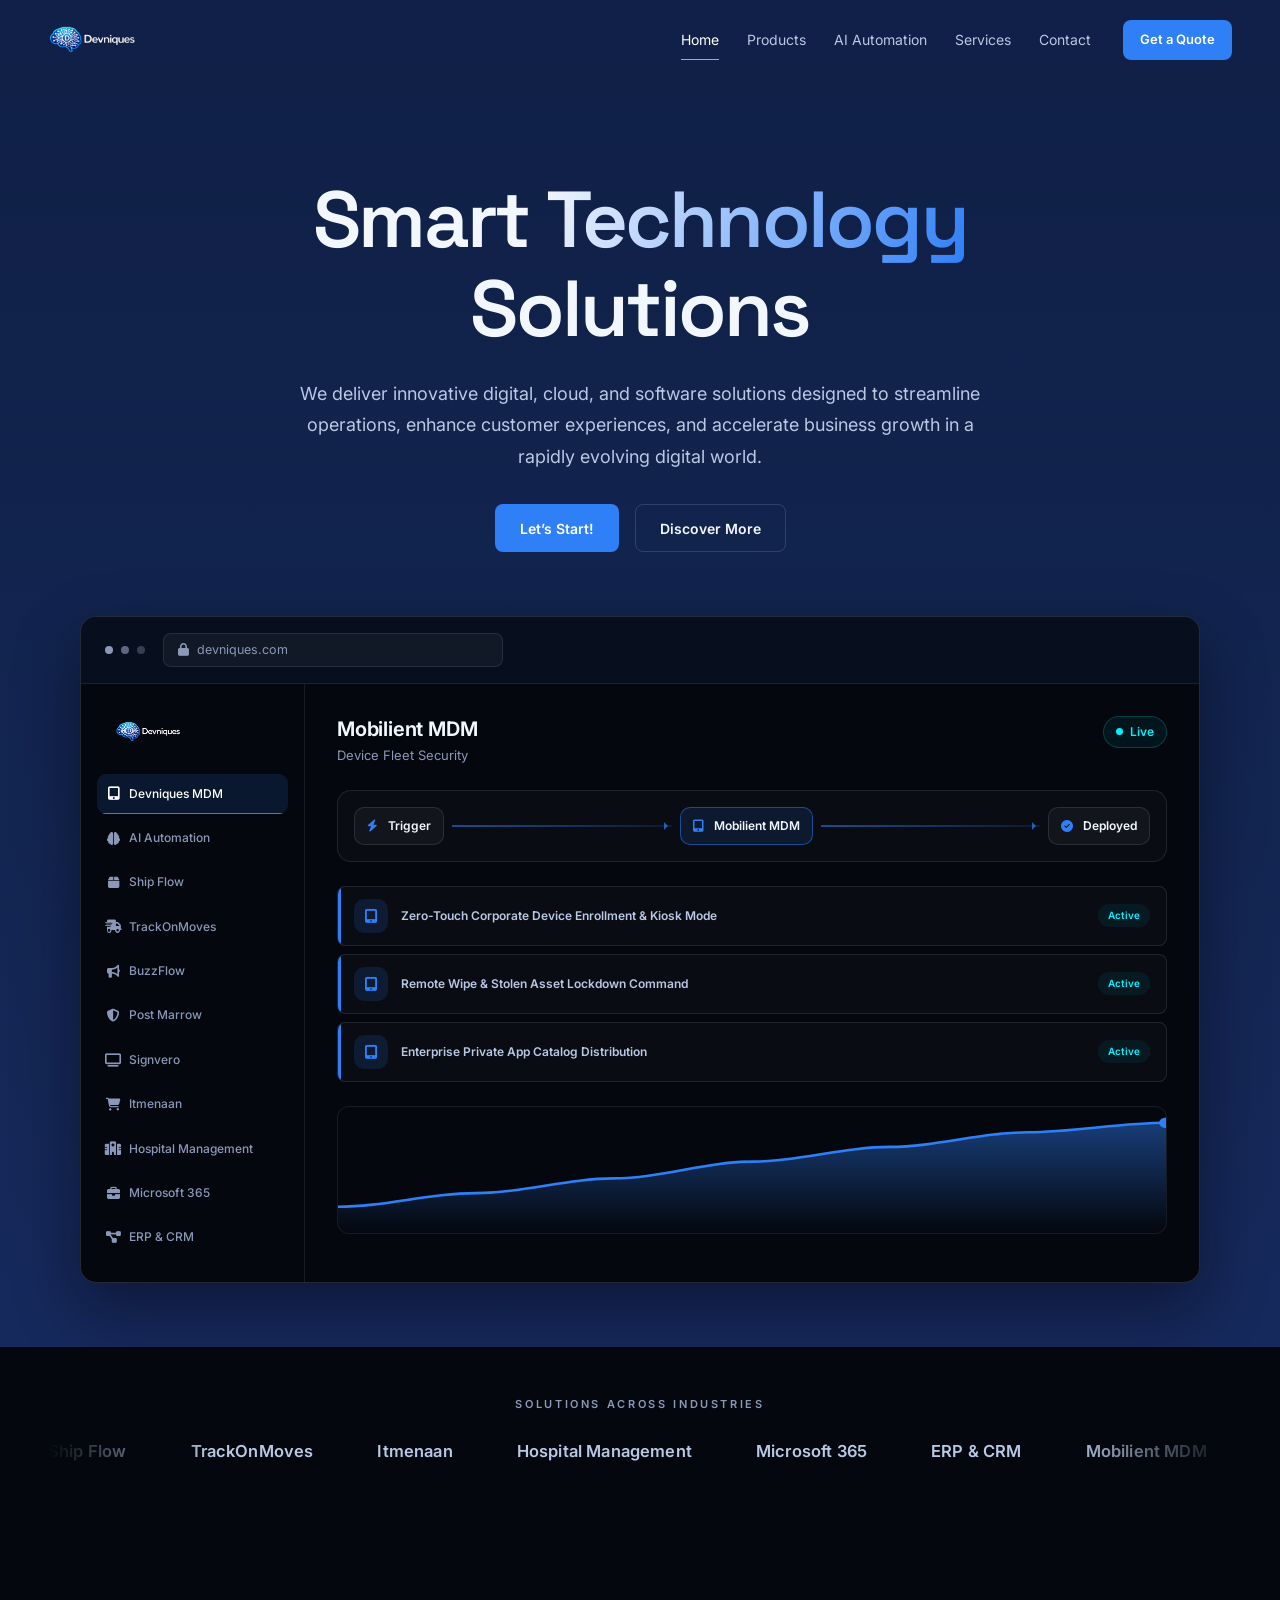
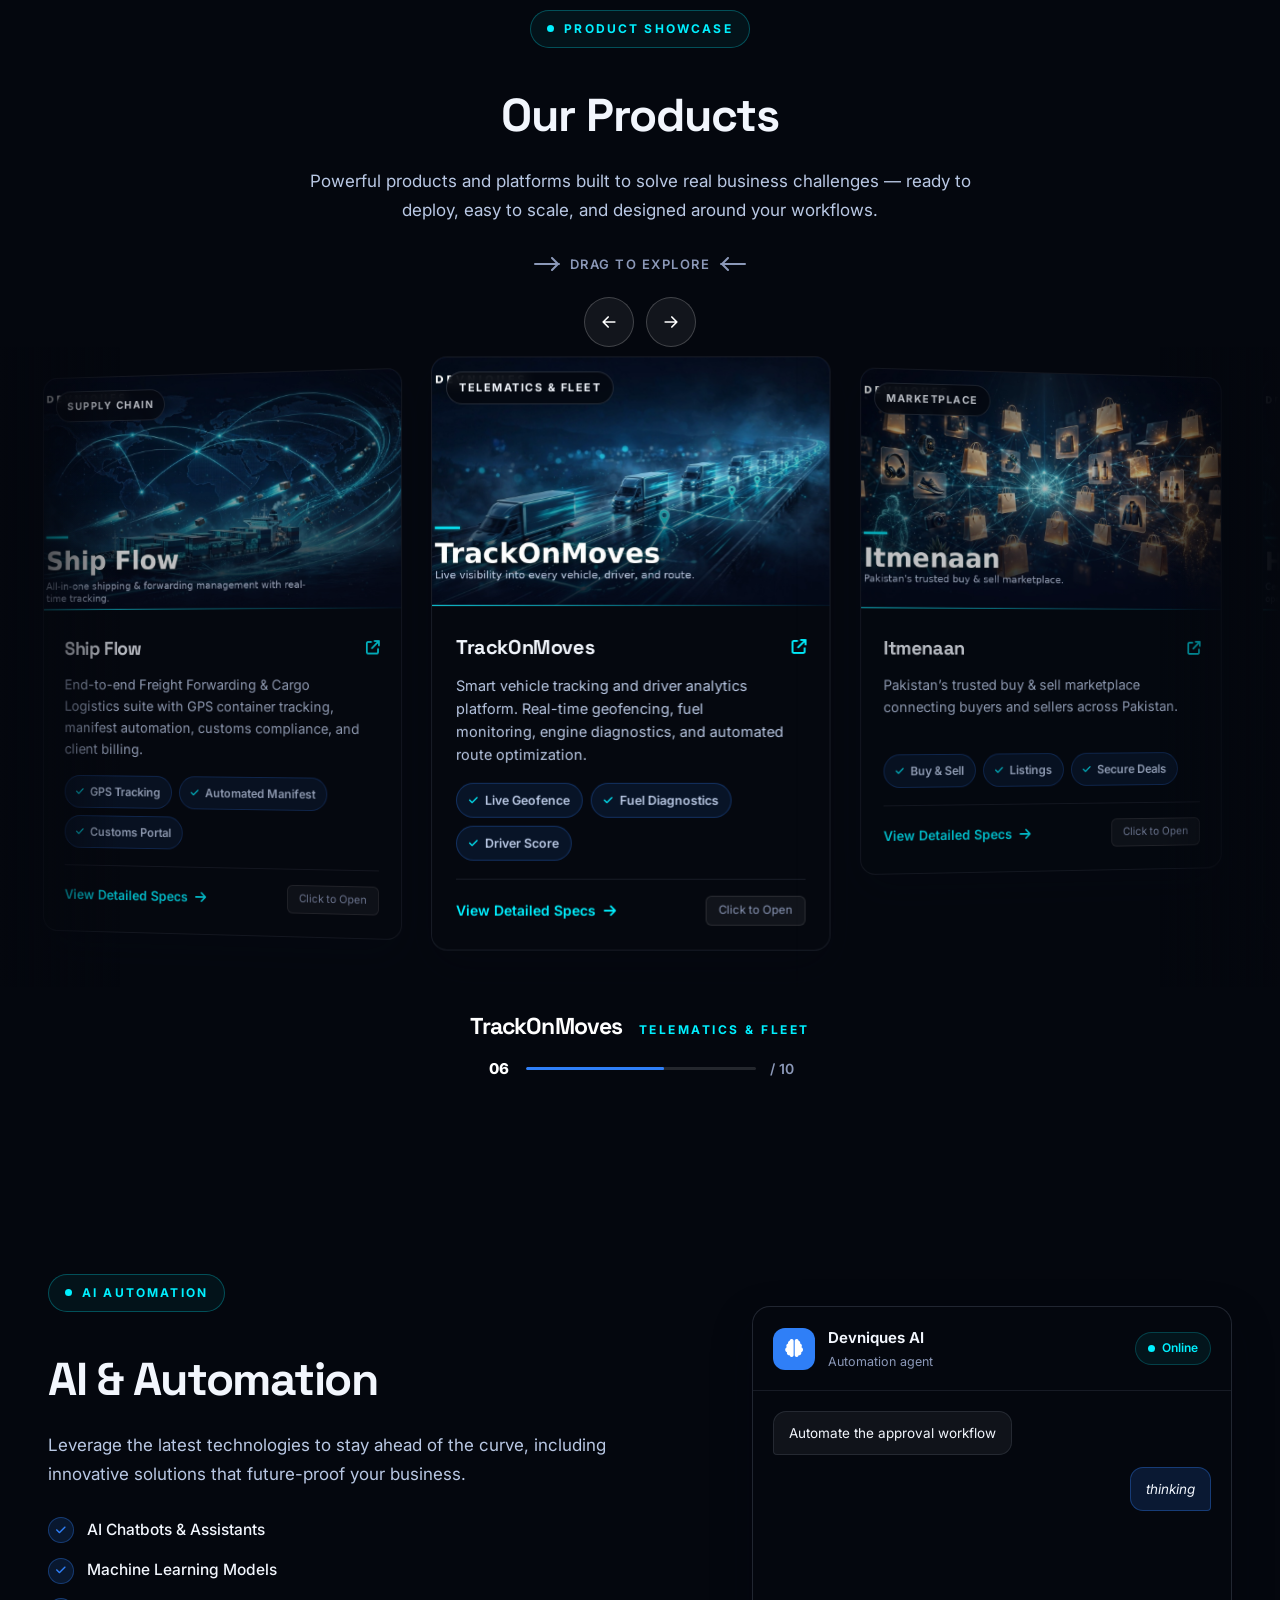
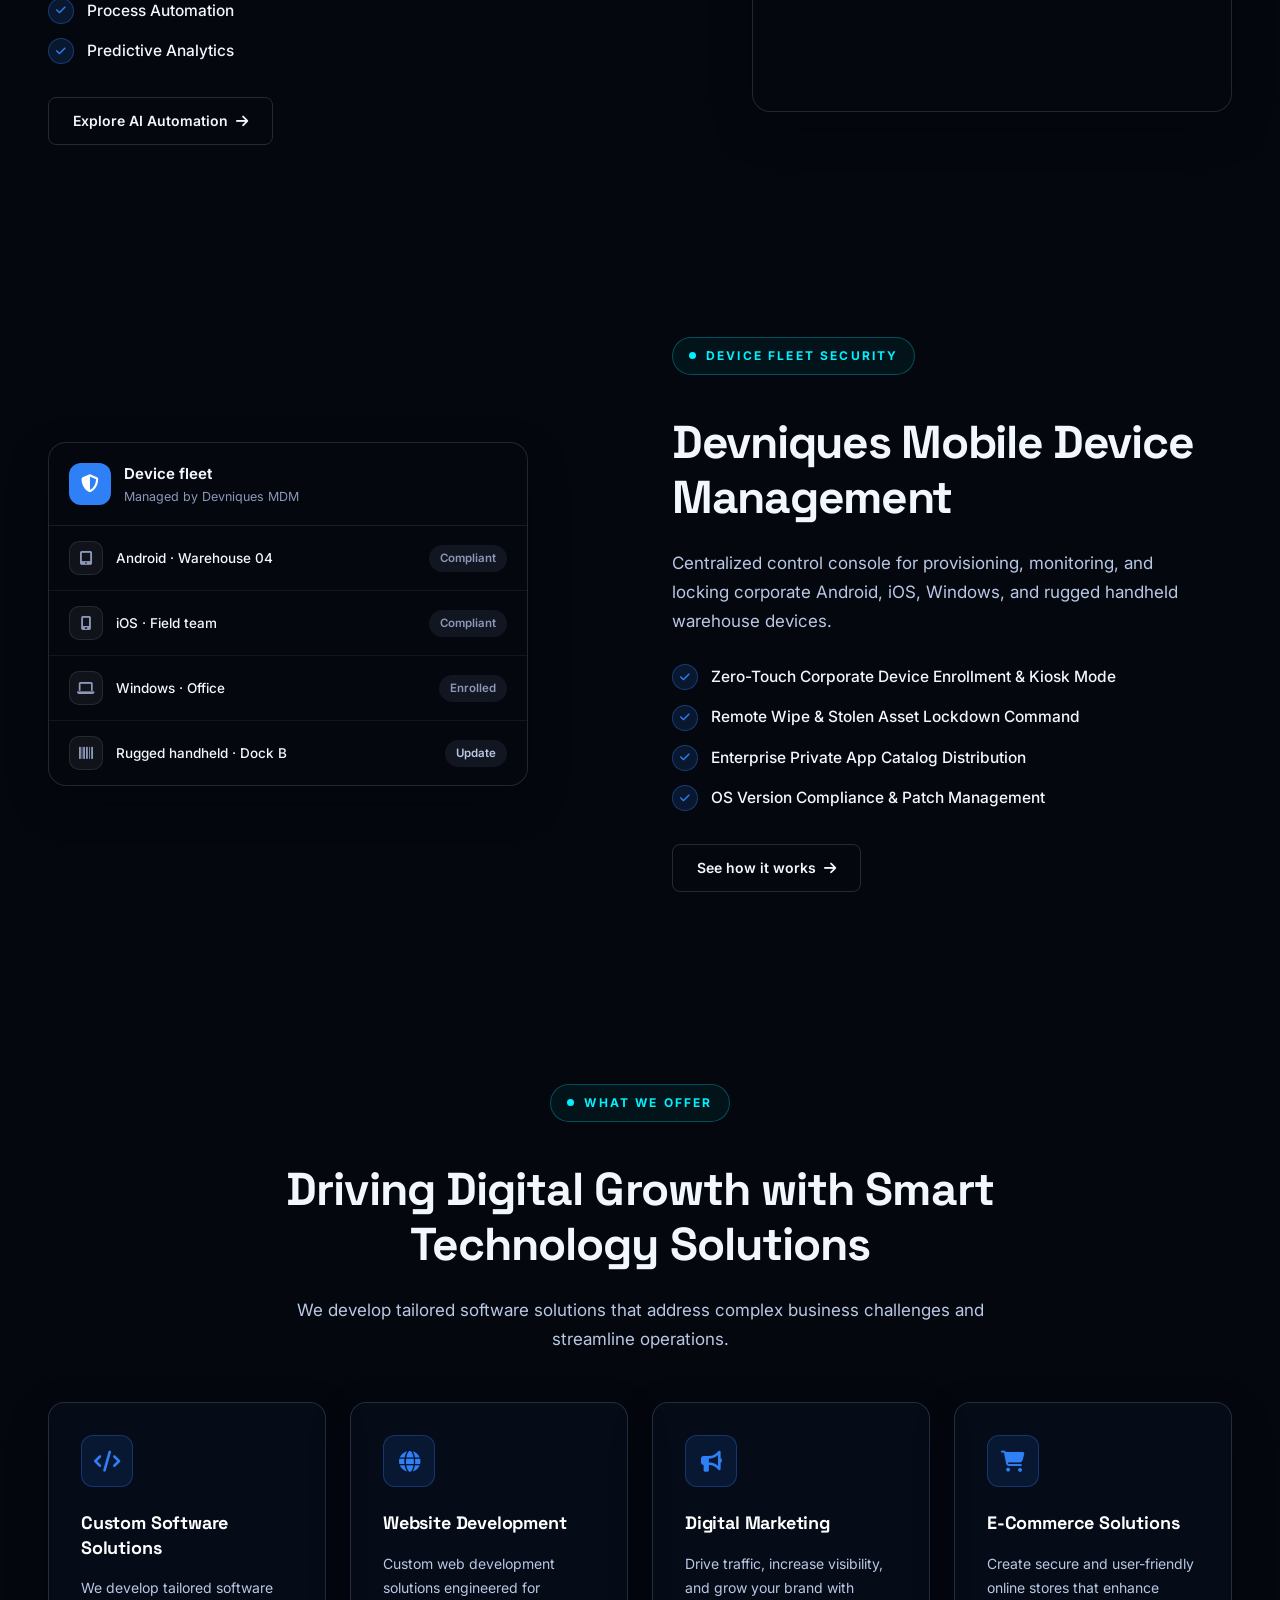
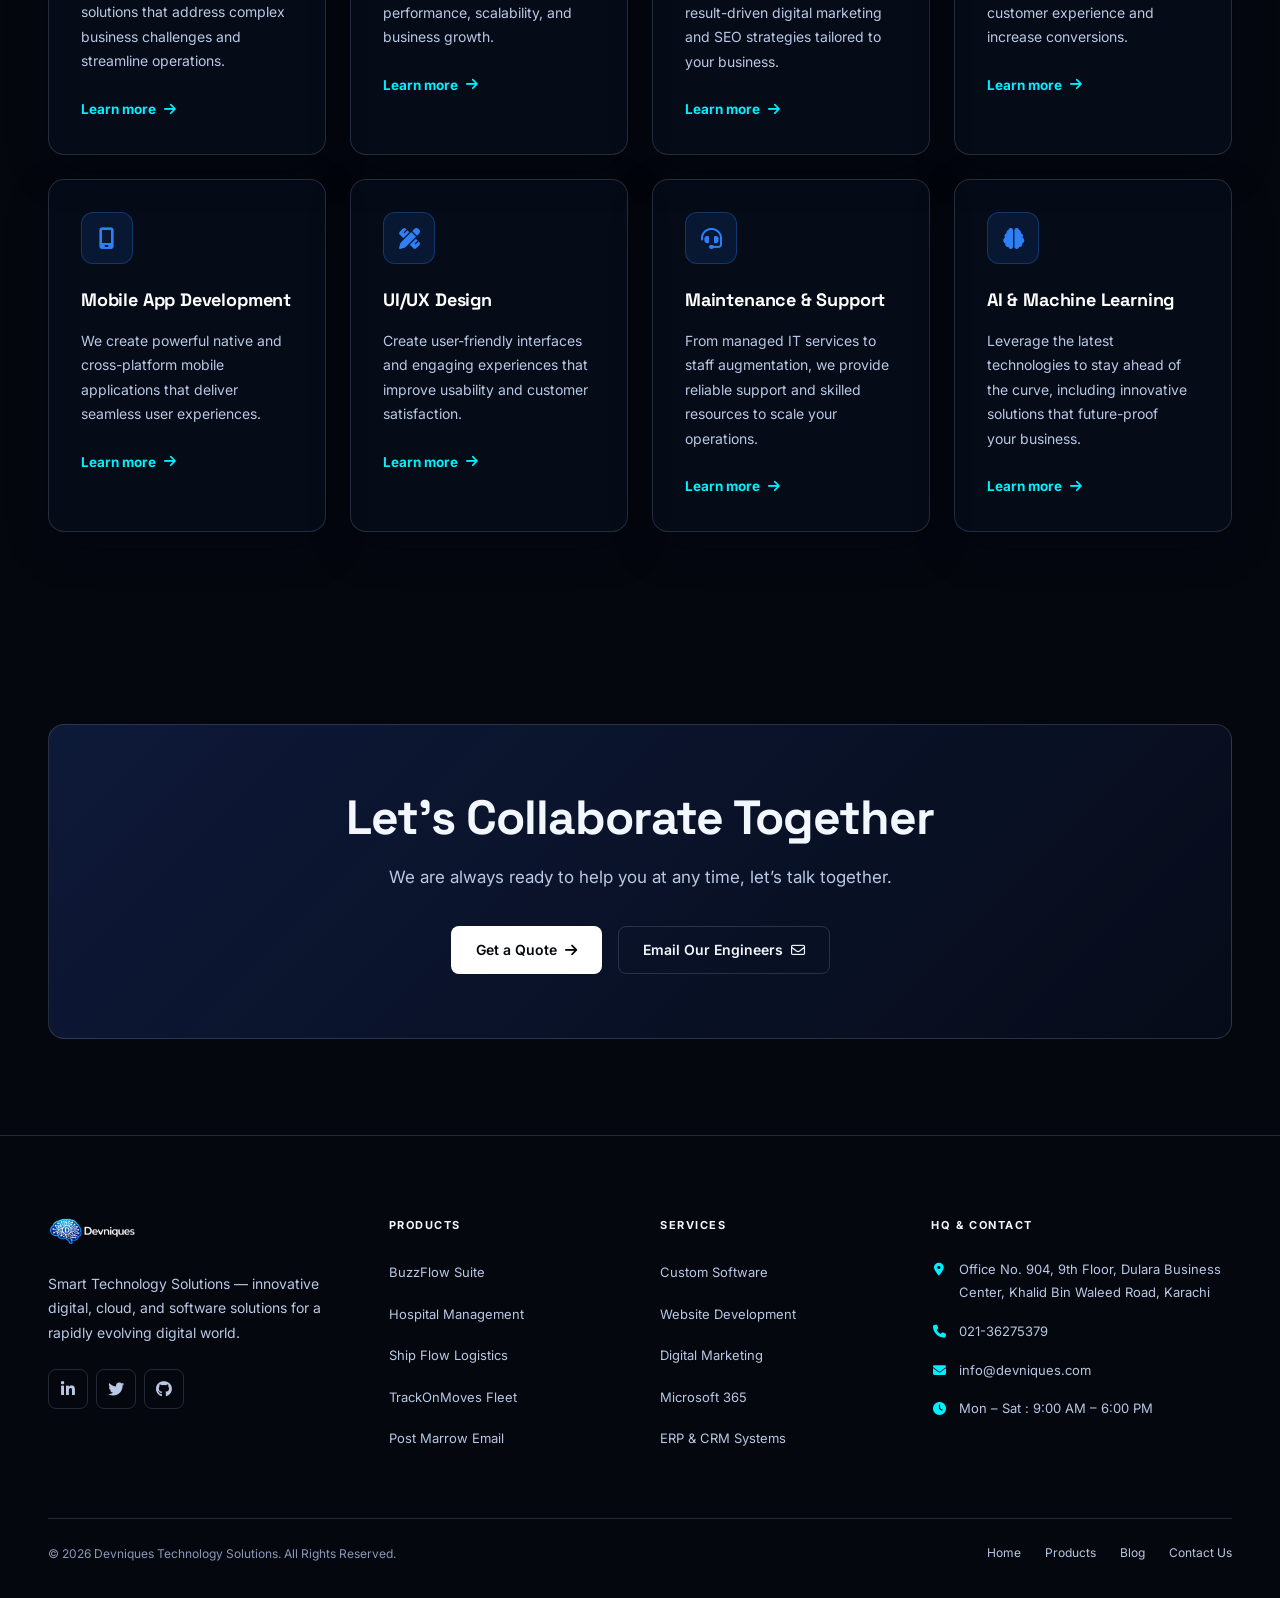
==== commit be7660c7: "Add calm dual-video hero background with slow muted loops and crossfades" ====
--- a/index.html
+++ b/index.html
@@ -201,6 +201,15 @@
 
   *,*::before,*::after{transition-duration:.01ms!important}
 }
+
+/* Calm dual-video backdrop: dimmed, slow, and readable over all footage. */
+.ln-hero-video-layer{position:absolute;inset:0;z-index:0;overflow:hidden;pointer-events:none;background:#101f42}
+.ln-hero-video-layer video{position:absolute;inset:0;width:100%;height:100%;object-fit:cover;opacity:0;filter:brightness(.34) saturate(.52) blur(1px);transform:scale(1.04);transition:opacity 2.4s ease-in-out}
+.ln-hero-video-layer video.is-active{opacity:.46}
+.ln-hero-video-layer::after{content:"";position:absolute;inset:0;background:linear-gradient(180deg,rgba(11,25,57,.65),rgba(18,39,83,.55) 42%,#16295c 98%);pointer-events:none}
+.ln-hero::before{z-index:1}
+.ln-hero-inner{z-index:2}
+@media(prefers-reduced-motion:reduce){.ln-hero-video-layer video{display:none}}
 </style>
 <style>
 /* ===== MOTION SYSTEM (Linear-style) ===== */
@@ -424,6 +433,15 @@
 <div id="navbar"></div>
 
 <section class="ln-hero" id="top">
+  <div class="ln-hero-video-layer" aria-hidden="true">
+    <video class="is-active" autoplay muted loop playsinline preload="metadata" disablepictureinpicture>
+      <source src="https://videos.pexels.com/video-files/3129671/3129671-sd_640_360_30fps.mp4" type="video/mp4">
+    </video>
+    <video autoplay muted loop playsinline preload="metadata" disablepictureinpicture>
+      <source src="https://videos.pexels.com/video-files/33839224/14360680_1920_1080_30fps.mp4" type="video/mp4">
+    </video>
+  </div>
+
   <div class="wrap ln-hero-inner">
     <h1 data-hero style="--hd:1">Smart <span class="grad">Technology</span> Solutions</h1>
     <p class="ln-sub" data-hero style="--hd:2">We deliver innovative digital, cloud, and software solutions designed to streamline operations, enhance customer experiences, and accelerate business growth in a rapidly evolving digital world.</p>
@@ -1322,6 +1340,34 @@
 })();
 </script>
 
+<script>
+/* Alternate two quietly looping clips; never flash on a failed or unloaded video. */
+(function(){
+  const layer=document.querySelector('.ln-hero-video-layer');
+  if(!layer)return;
+  const clips=[...layer.querySelectorAll('video')];
+  const motion=matchMedia('(prefers-reduced-motion: reduce)');
+  let active=0,timer=null;
+  const pauseAll=()=>{clearInterval(timer);timer=null;clips.forEach(v=>v.pause());};
+  function start(){
+    pauseAll();
+    if(motion.matches||document.hidden)return;
+    clips.forEach(v=>{v.muted=true;v.playbackRate=.65;v.play().catch(()=>{});});
+    timer=setInterval(()=>{
+      const next=1-active;
+      if(clips[next].readyState<2)return;
+      clips[next].classList.add('is-active');
+      clips[active].classList.remove('is-active');
+      active=next;
+    },12000);
+  }
+  document.addEventListener('visibilitychange',start);
+  if(motion.addEventListener)motion.addEventListener('change',start);
+  clips.forEach(v=>v.addEventListener('canplay',()=>{if(!motion.matches&&!document.hidden)v.play().catch(()=>{});},{once:true}));
+  start();
+})();
+</script>
+
 <script src="assets/shared.js" defer></script>
 
 </body>
--- a/assets/shared.css
+++ b/assets/shared.css
@@ -166,7 +166,10 @@
 #sprog {width:100%;height:2px;transform:scaleX(0);transform-origin:left;background:var(--dv-blue);pointer-events:none}
 [data-hero],body.loaded [data-hero],.rv {opacity:1;transform:none;transition:none}
 .dv-word {display:inline-block;animation:dv-enter .55s var(--ease) both;animation-delay:calc(.16s + var(--word,0)*35ms)}
-.grad .dv-word,.accent .dv-word {background:inherit;background-clip:text;-webkit-background-clip:text}
+/* Clip the gradient only on the animated word, never on both nested layers. */
+.ln-hero h1.word-reveal .grad,.lx-hero h1.word-reveal .accent {background:none}
+.grad .dv-word {background:linear-gradient(110deg,var(--dv-text2),var(--dv-blue));background-clip:text;-webkit-background-clip:text}
+.accent .dv-word {background:linear-gradient(100deg,var(--dv-blue),var(--dv-cyan));background-clip:text;-webkit-background-clip:text}
 .hero-step {animation:dv-enter .65s var(--ease) both;animation-delay:calc(.12s + var(--step,0)*80ms)}
 .rv.reveal-ready {opacity:0;transform:translateY(24px);transition:opacity .65s var(--ease),transform .65s var(--ease);transition-delay:calc(var(--step,0)*75ms)}
 .rv.reveal-ready.in {opacity:1;transform:none}
